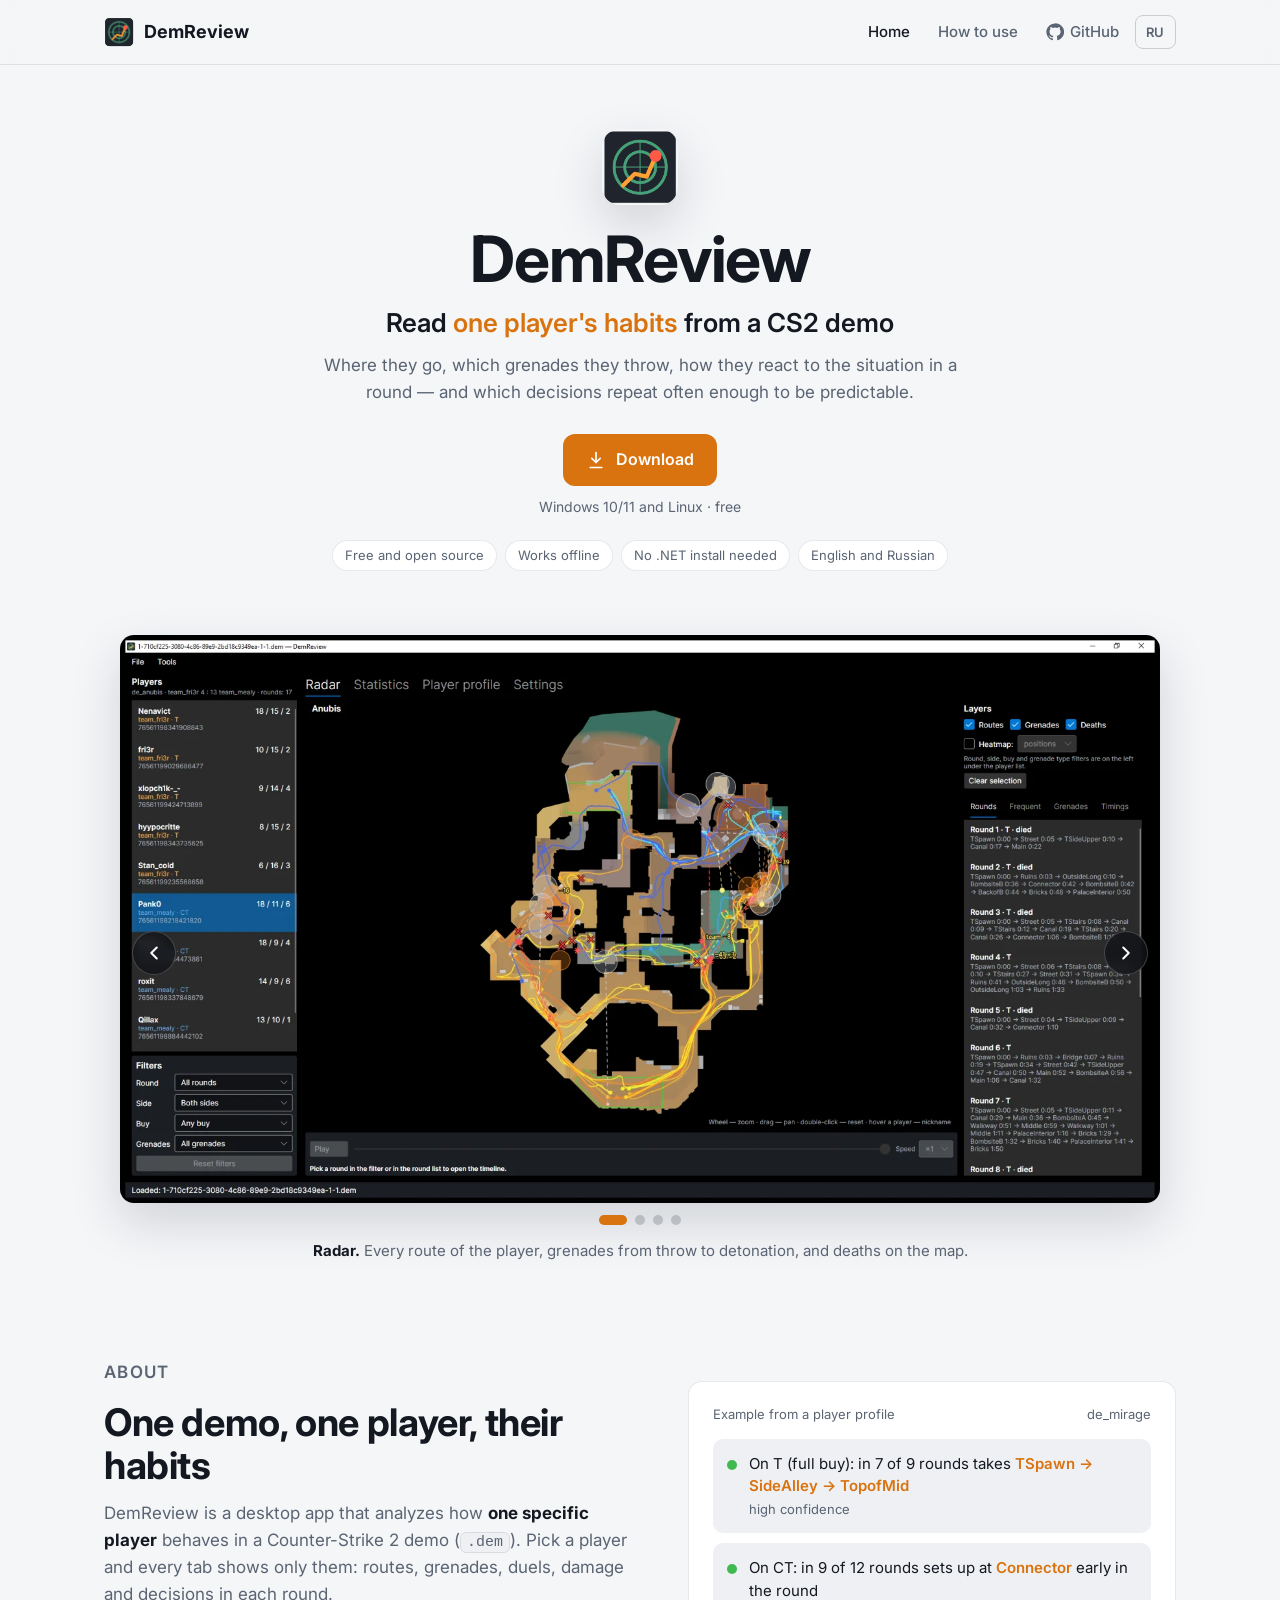
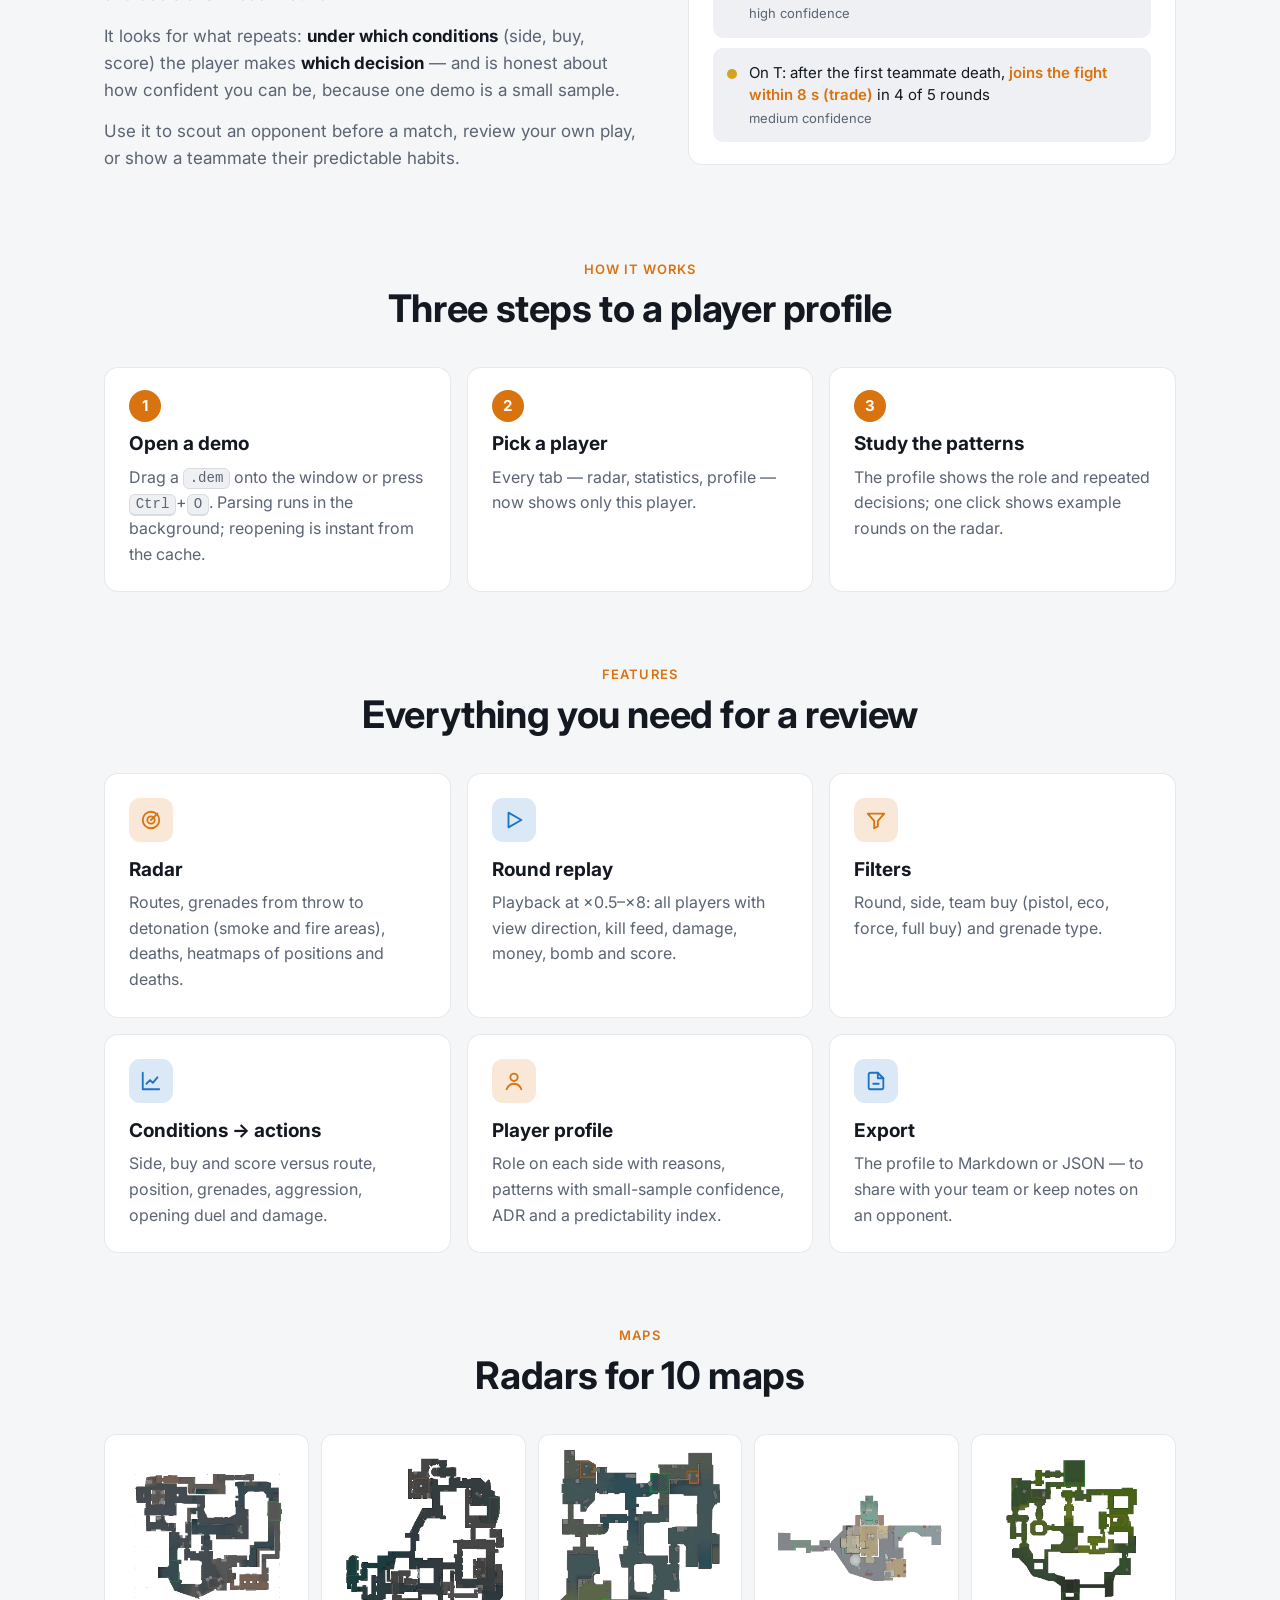
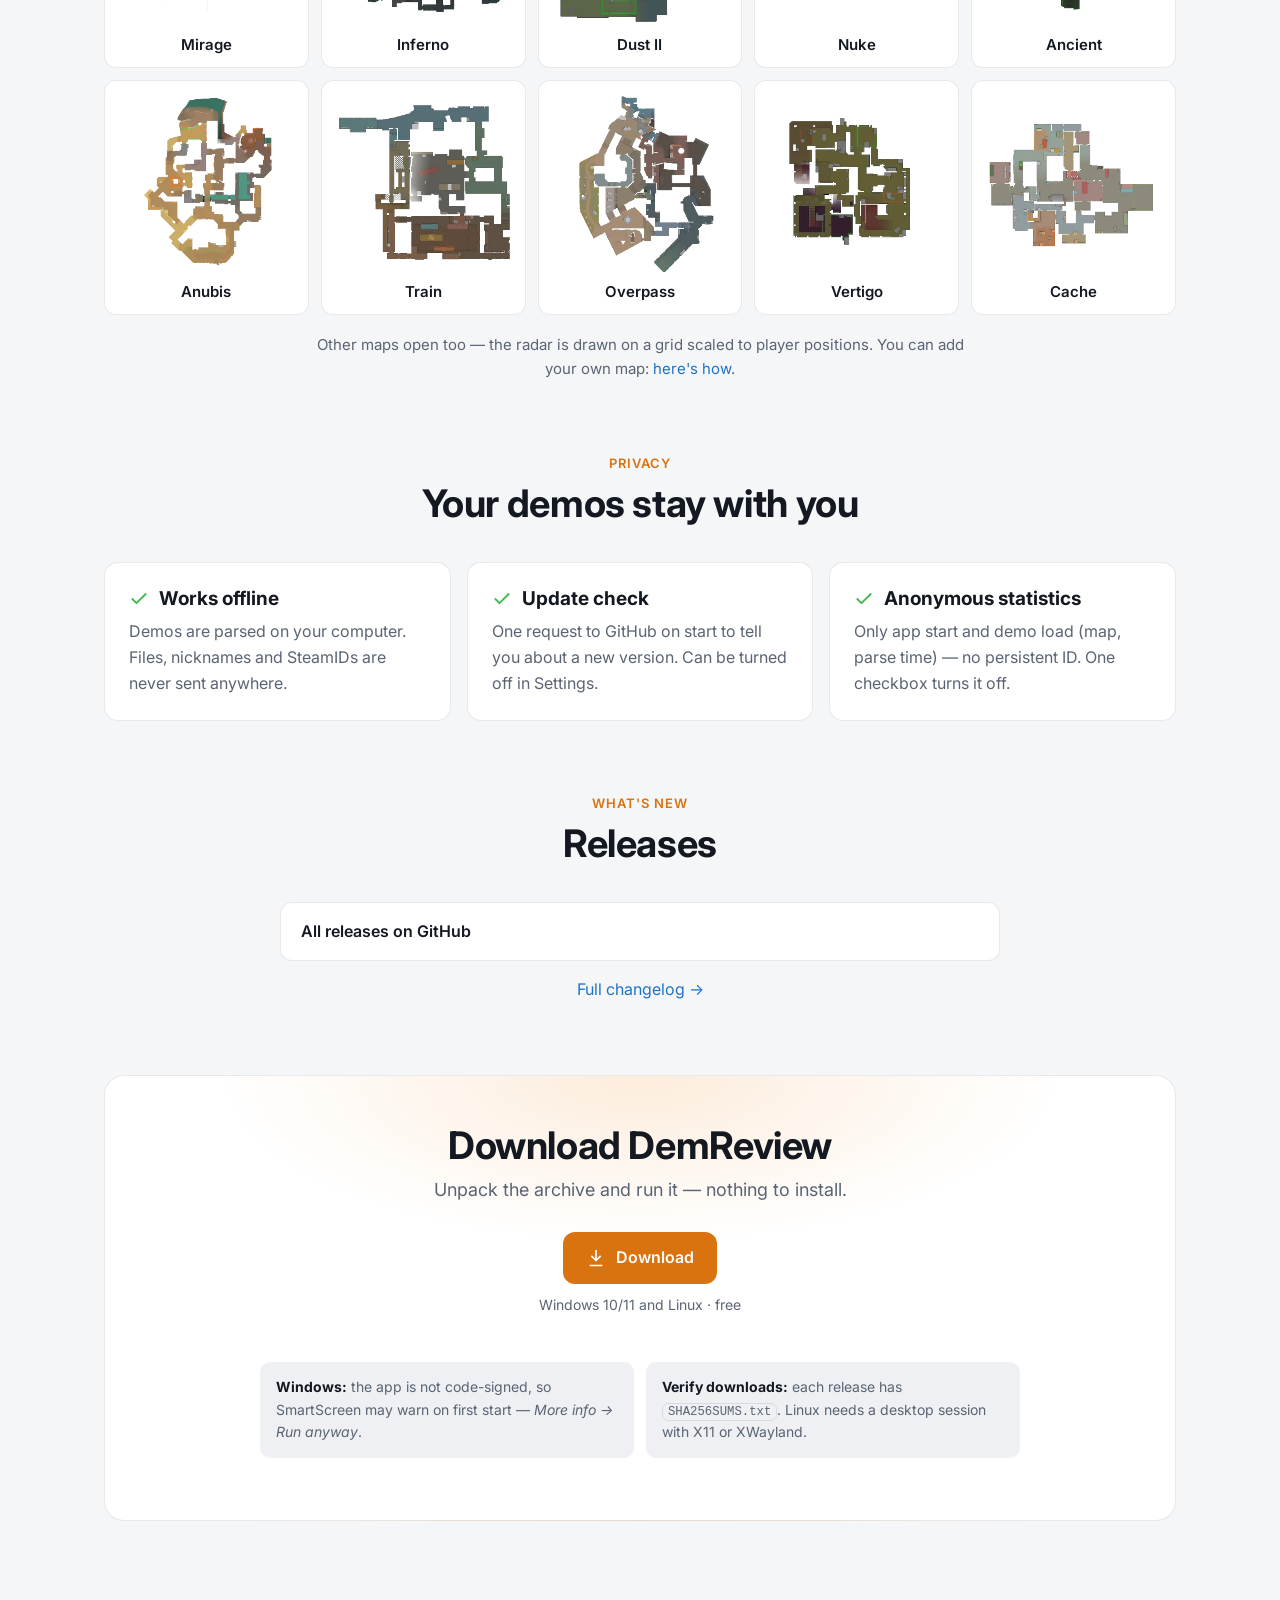
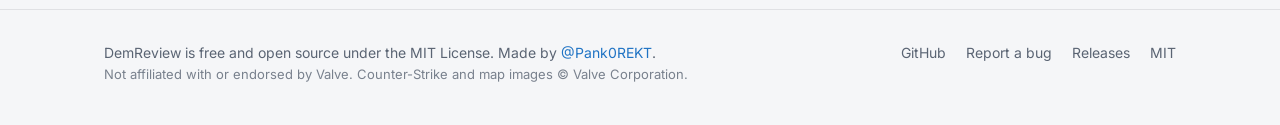
==== site/index.html @ eb3098d0 "Сайт проекта на GitHub Pages - site/: главная (карусель скриншотов, описание, пример паттернов, возм" ====
<!doctype html>
<html lang="en" data-title-ru="DemReview — анализ игрока по демке CS2" data-title-en="DemReview — CS2 demo analysis of one player">
<head>
  <meta charset="utf-8">
  <meta name="viewport" content="width=device-width, initial-scale=1">
  <title>DemReview — CS2 demo analysis of one player</title>
  <script>
    (function () {
      var saved = null;
      try { saved = localStorage.getItem("lang"); } catch (e) {}
      var langs = navigator.languages || [navigator.language || ""];
      var ru = /^(ru|uk|be|kk)/i.test(langs[0] || "");
      document.documentElement.lang = saved === "ru" || saved === "en" ? saved : (ru ? "ru" : "en");
    })();
  </script>
  <meta name="description" content="DemReview analyzes how one specific player behaves in a Counter-Strike 2 demo: routes, grenades, round replay, repeated patterns and a player profile. Free and open source for Windows and Linux.">
  <meta name="theme-color" content="#0e1014">
  <link rel="icon" type="image/png" href="assets/icon.png">
  <meta property="og:type" content="website">
  <meta property="og:title" content="DemReview — CS2 demo analysis of one player">
  <meta property="og:description" content="Routes, grenades, round replay, patterns and a player profile from a single .dem file. Free, open source, Windows & Linux.">
  <meta property="og:image" content="https://pank0rekt.github.io/demreview-cs2/assets/og.png">
  <meta property="og:image:width" content="1200">
  <meta property="og:image:height" content="630">
  <meta property="og:url" content="https://pank0rekt.github.io/demreview-cs2/">
  <meta name="twitter:card" content="summary_large_image">
  <link rel="preconnect" href="https://fonts.googleapis.com">
  <link rel="preconnect" href="https://fonts.gstatic.com" crossorigin>
  <link rel="stylesheet" href="https://fonts.googleapis.com/css2?family=Inter:wght@400;500;600;700&display=swap">
  <link rel="stylesheet" href="assets/style.css">
</head>
<body>
  <a class="skip-link" href="#main">
    <span data-lang="ru">К содержимому</span><span data-lang="en">Skip to content</span>
  </a>

  <header class="site-header">
    <div class="container">
      <a class="brand" href="./"><img src="assets/icon.png" alt="" width="30" height="30">DemReview</a>
      <nav class="nav" aria-label="Main">
        <a class="nav-home" href="./" aria-current="page"><span data-lang="ru">Главная</span><span data-lang="en">Home</span></a>
        <a href="usage.html"><span data-lang="ru">Как пользоваться</span><span data-lang="en">How to use</span></a>
        <a class="nav-github" href="https://github.com/Pank0REKT/demreview-cs2">
          <svg viewBox="0 0 24 24" fill="currentColor" aria-hidden="true"><path d="M12 .5a11.5 11.5 0 0 0-3.64 22.41c.58.1.79-.25.79-.56v-2c-3.2.7-3.88-1.37-3.88-1.37-.52-1.33-1.28-1.69-1.28-1.69-1.05-.72.08-.7.08-.7 1.16.08 1.77 1.19 1.77 1.19 1.03 1.77 2.7 1.26 3.36.96.1-.75.4-1.26.73-1.55-2.55-.29-5.24-1.28-5.24-5.69 0-1.26.45-2.29 1.19-3.1-.12-.29-.52-1.46.11-3.05 0 0 .97-.31 3.17 1.18a11 11 0 0 1 5.78 0c2.2-1.49 3.17-1.18 3.17-1.18.63 1.59.23 2.76.11 3.05.74.81 1.19 1.84 1.19 3.1 0 4.42-2.7 5.39-5.26 5.68.41.36.78 1.06.78 2.14v3.17c0 .31.21.67.8.56A11.5 11.5 0 0 0 12 .5Z"/></svg>
          <span>GitHub</span>
        </a>
        <button class="lang-toggle" type="button">RU</button>
      </nav>
    </div>
  </header>

  <main id="main">
    <!-- Первый экран -->
    <div class="hero container">
      <img class="hero-icon" src="assets/icon.png" alt="" width="76" height="76">
      <h1>DemReview</h1>
      <p class="tagline">
        <span data-lang="ru">Разбор <em>привычек одного игрока</em> по демке CS2</span>
        <span data-lang="en">Read <em>one player's habits</em> from a CS2 demo</span>
      </p>
      <p class="hero-sub">
        <span data-lang="ru">Куда он ходит, какие гранаты кидает, как реагирует на ситуацию в раунде — и какие решения повторяются настолько часто, что их можно предсказать.</span>
        <span data-lang="en">Where they go, which grenades they throw, how they react to the situation in a round — and which decisions repeat often enough to be predictable.</span>
      </p>

      <div class="download" data-download>
        <div class="download-buttons">
          <a class="btn btn-primary" href="https://github.com/Pank0REKT/demreview-cs2/releases/latest" data-releases-link>
            <svg viewBox="0 0 24 24" fill="none" stroke="currentColor" stroke-width="2" stroke-linecap="round" stroke-linejoin="round" aria-hidden="true"><path d="M12 3v12"/><path d="m7 10 5 5 5-5"/><path d="M5 21h14"/></svg>
            <span data-lang="ru">Скачать</span><span data-lang="en">Download</span>
          </a>
        </div>
        <p class="download-meta">
          <span data-lang="ru">Windows 10/11 и Linux · бесплатно</span><span data-lang="en">Windows 10/11 and Linux · free</span>
        </p>
      </div>

      <ul class="badges">
        <li><span data-lang="ru">Бесплатно и open source</span><span data-lang="en">Free and open source</span></li>
        <li><span data-lang="ru">Работает офлайн</span><span data-lang="en">Works offline</span></li>
        <li><span data-lang="ru">.NET ставить не нужно</span><span data-lang="en">No .NET install needed</span></li>
        <li><span data-lang="ru">Русский и английский</span><span data-lang="en">English and Russian</span></li>
      </ul>
    </div>

    <!-- Карусель скриншотов -->
    <div class="container">
      <div class="carousel" data-carousel aria-roledescription="carousel"
           data-i18n-attr="aria-label" data-ru-aria-label="Скриншоты" data-en-aria-label="Screenshots" aria-label="Screenshots">
        <div class="carousel-viewport">
          <div class="carousel-track">
            <figure class="slide">
              <button type="button" data-full="assets/shots/radar-routes.webp" data-i18n-attr="aria-label" data-ru-aria-label="Увеличить скриншот" data-en-aria-label="Enlarge screenshot" aria-label="Enlarge screenshot">
                <img src="assets/shots/radar-routes.webp" width="1600" height="873" data-i18n-attr="alt"
                     data-ru-alt="Радар: все маршруты, гранаты и смерти одного игрока" data-en-alt="Radar with all routes, grenades and deaths of one player" alt="Radar with all routes, grenades and deaths of one player">
              </button>
              <template><span data-lang="ru"><strong>Радар.</strong> Все маршруты игрока, гранаты от броска до детонации и смерти на подложке карты.</span><span data-lang="en"><strong>Radar.</strong> Every route of the player, grenades from throw to detonation, and deaths on the map.</span></template>
            </figure>
            <figure class="slide">
              <button type="button" data-full="assets/shots/timeline.webp" data-i18n-attr="aria-label" data-ru-aria-label="Увеличить скриншот" data-en-aria-label="Enlarge screenshot" aria-label="Enlarge screenshot">
                <img src="assets/shots/timeline.webp" width="1600" height="873" loading="lazy" data-i18n-attr="alt"
                     data-ru-alt="Повтор раунда: киллфид и всплывающий урон" data-en-alt="Round replay with kill feed and damage pop-ups" alt="Round replay with kill feed and damage pop-ups">
              </button>
              <template><span data-lang="ru"><strong>Повтор раунда.</strong> Таймлайн с воспроизведением, киллфид как в игре, урон над жертвами и контекст момента.</span><span data-lang="en"><strong>Round replay.</strong> A playable timeline, a game-style kill feed, damage pop-ups and the context of the moment.</span></template>
            </figure>
            <figure class="slide">
              <button type="button" data-full="assets/shots/statistics.webp" data-i18n-attr="aria-label" data-ru-aria-label="Увеличить скриншот" data-en-aria-label="Enlarge screenshot" aria-label="Enlarge screenshot">
                <img src="assets/shots/statistics.webp" width="1600" height="873" loading="lazy" data-i18n-attr="alt"
                     data-ru-alt="Таблица «условия → действия»" data-en-alt="Conditions → actions table" alt="Conditions → actions table">
              </button>
              <template><span data-lang="ru"><strong>Статистика.</strong> Каждый раунд как «условия → решение» и частотные таблицы.</span><span data-lang="en"><strong>Statistics.</strong> Every round as "conditions → decision" plus frequency tables.</span></template>
            </figure>
            <figure class="slide">
              <button type="button" data-full="assets/shots/profile.webp" data-i18n-attr="aria-label" data-ru-aria-label="Увеличить скриншот" data-en-aria-label="Enlarge screenshot" aria-label="Enlarge screenshot">
                <img src="assets/shots/profile.webp" width="1600" height="873" loading="lazy" data-i18n-attr="alt"
                     data-ru-alt="Профиль игрока: роли, сводка по сторонам и паттерны" data-en-alt="Player profile: roles, side summary and patterns" alt="Player profile: roles, side summary and patterns">
              </button>
              <template><span data-lang="ru"><strong>Профиль игрока.</strong> Роль на каждой стороне, устойчивые паттерны с уверенностью, ADR и предсказуемость.</span><span data-lang="en"><strong>Player profile.</strong> Role on each side, stable patterns with confidence, ADR and predictability.</span></template>
            </figure>
          </div>
        </div>
        <button class="carousel-btn prev" type="button" data-i18n-attr="aria-label" data-ru-aria-label="Предыдущий" data-en-aria-label="Previous" aria-label="Previous">
          <svg viewBox="0 0 24 24" fill="none" stroke="currentColor" stroke-width="2.2" stroke-linecap="round" stroke-linejoin="round" aria-hidden="true"><path d="m15 18-6-6 6-6"/></svg>
        </button>
        <button class="carousel-btn next" type="button" data-i18n-attr="aria-label" data-ru-aria-label="Следующий" data-en-aria-label="Next" aria-label="Next">
          <svg viewBox="0 0 24 24" fill="none" stroke="currentColor" stroke-width="2.2" stroke-linecap="round" stroke-linejoin="round" aria-hidden="true"><path d="m9 18 6-6-6-6"/></svg>
        </button>
        <div class="carousel-dots"></div>
        <p class="carousel-caption" aria-live="polite"></p>
      </div>
    </div>

    <!-- Что это -->
    <section id="about">
      <div class="container about">
        <div class="about-text">
          <p class="eyebrow"><span data-lang="ru">О программе</span><span data-lang="en">About</span></p>
          <h2><span data-lang="ru">Одна демка — один игрок — его привычки</span><span data-lang="en">One demo, one player, their habits</span></h2>
          <p data-lang="ru">DemReview — десктопное приложение для анализа поведения <strong>конкретного игрока</strong> по демке Counter-Strike 2 (<code>.dem</code>). Выберите игрока — и все вкладки покажут только его: маршруты, гранаты, дуэли, урон и решения в каждом раунде.</p>
          <p data-lang="en">DemReview is a desktop app that analyzes how <strong>one specific player</strong> behaves in a Counter-Strike 2 demo (<code>.dem</code>). Pick a player and every tab shows only them: routes, grenades, duels, damage and decisions in each round.</p>
          <p data-lang="ru">Программа ищет то, что повторяется: <strong>в каких условиях</strong> (сторона, закупка, счёт) игрок принимает <strong>какое решение</strong> — и честно показывает, насколько уверенным можно быть, ведь одна демка — это малая выборка.</p>
          <p data-lang="en">It looks for what repeats: <strong>under which conditions</strong> (side, buy, score) the player makes <strong>which decision</strong> — and is honest about how confident you can be, because one demo is a small sample.</p>
          <p data-lang="ru">Пригодится, чтобы изучить соперника перед матчем, разобрать свою игру или помочь тиммейту увидеть его предсказуемые привычки.</p>
          <p data-lang="en">Use it to scout an opponent before a match, review your own play, or show a teammate their predictable habits.</p>
        </div>
        <div class="card pattern-card" aria-label="Example">
          <p class="label">
            <span><span data-lang="ru">Пример из профиля игрока</span><span data-lang="en">Example from a player profile</span></span>
            <span>de_mirage</span>
          </p>
          <div class="pattern">
            <span class="dot good" aria-hidden="true"></span>
            <p>
              <span data-lang="ru">На T при закупке «фулл-бай» в 7 из 9 раундов идёт <span class="route">TSpawn → SideAlley → TopofMid</span><span class="share">уверенность высокая</span></span>
              <span data-lang="en">On T (full buy): in 7 of 9 rounds takes <span class="route">TSpawn → SideAlley → TopofMid</span><span class="share">high confidence</span></span>
            </p>
          </div>
          <div class="pattern">
            <span class="dot good" aria-hidden="true"></span>
            <p>
              <span data-lang="ru">На CT в 9 из 12 раундов в начале раунда занимает <span class="route">Connector</span><span class="share">уверенность высокая</span></span>
              <span data-lang="en">On CT: in 9 of 12 rounds sets up at <span class="route">Connector</span> early in the round<span class="share">high confidence</span></span>
            </p>
          </div>
          <div class="pattern">
            <span class="dot warn" aria-hidden="true"></span>
            <p>
              <span data-lang="ru">На T после первой смерти в команде в 4 из 5 раундов в течение 8 с <span class="route">вступает в бой (размен)</span><span class="share">уверенность средняя</span></span>
              <span data-lang="en">On T: after the first teammate death, <span class="route">joins the fight within 8 s (trade)</span> in 4 of 5 rounds<span class="share">medium confidence</span></span>
            </p>
          </div>
        </div>
      </div>
    </section>

    <!-- Как это работает -->
    <section id="how">
      <div class="container">
        <div class="section-head">
          <p class="eyebrow"><span data-lang="ru">Как это работает</span><span data-lang="en">How it works</span></p>
          <h2><span data-lang="ru">Три шага до профиля игрока</span><span data-lang="en">Three steps to a player profile</span></h2>
        </div>
        <ol class="steps">
          <li class="card">
            <h3><span data-lang="ru">Откройте демку</span><span data-lang="en">Open a demo</span></h3>
            <p><span data-lang="ru">Перетащите <code>.dem</code> на окно или нажмите <kbd>Ctrl</kbd>+<kbd>O</kbd>. Разбор идёт в фоне, повторное открытие — из кеша за секунды.</span><span data-lang="en">Drag a <code>.dem</code> onto the window or press <kbd>Ctrl</kbd>+<kbd>O</kbd>. Parsing runs in the background; reopening is instant from the cache.</span></p>
          </li>
          <li class="card">
            <h3><span data-lang="ru">Выберите игрока</span><span data-lang="en">Pick a player</span></h3>
            <p><span data-lang="ru">Все вкладки — радар, статистика, профиль — сразу показывают только его.</span><span data-lang="en">Every tab — radar, statistics, profile — now shows only this player.</span></p>
          </li>
          <li class="card">
            <h3><span data-lang="ru">Изучите паттерны</span><span data-lang="en">Study the patterns</span></h3>
            <p><span data-lang="ru">Профиль покажет роль и повторяющиеся решения; один клик — примеры раундов на радаре.</span><span data-lang="en">The profile shows the role and repeated decisions; one click shows example rounds on the radar.</span></p>
          </li>
        </ol>
      </div>
    </section>

    <!-- Возможности -->
    <section id="features">
      <div class="container">
        <div class="section-head">
          <p class="eyebrow"><span data-lang="ru">Возможности</span><span data-lang="en">Features</span></p>
          <h2><span data-lang="ru">Всё, что нужно для разбора</span><span data-lang="en">Everything you need for a review</span></h2>
        </div>
        <div class="features">
          <div class="card">
            <div class="feature-icon"><svg viewBox="0 0 24 24" fill="none" stroke="currentColor" stroke-width="2" stroke-linecap="round" stroke-linejoin="round" aria-hidden="true"><circle cx="12" cy="12" r="9"/><circle cx="12" cy="12" r="4"/><path d="M12 12 19 5"/></svg></div>
            <h3><span data-lang="ru">Радар</span><span data-lang="en">Radar</span></h3>
            <p><span data-lang="ru">Маршруты, гранаты от броска до детонации (зоны дыма и огня), смерти, тепловые карты позиций и смертей.</span><span data-lang="en">Routes, grenades from throw to detonation (smoke and fire areas), deaths, heatmaps of positions and deaths.</span></p>
          </div>
          <div class="card">
            <div class="feature-icon ct"><svg viewBox="0 0 24 24" fill="none" stroke="currentColor" stroke-width="2" stroke-linecap="round" stroke-linejoin="round" aria-hidden="true"><polygon points="6 4 20 12 6 20 6 4"/></svg></div>
            <h3><span data-lang="ru">Повтор раунда</span><span data-lang="en">Round replay</span></h3>
            <p><span data-lang="ru">Воспроизведение ×0,5–×8: все игроки с направлением взгляда, киллфид, урон, деньги, бомба и счёт.</span><span data-lang="en">Playback at ×0.5–×8: all players with view direction, kill feed, damage, money, bomb and score.</span></p>
          </div>
          <div class="card">
            <div class="feature-icon"><svg viewBox="0 0 24 24" fill="none" stroke="currentColor" stroke-width="2" stroke-linecap="round" stroke-linejoin="round" aria-hidden="true"><path d="M3 5h18l-7 8v6l-4 2v-8L3 5Z"/></svg></div>
            <h3><span data-lang="ru">Фильтры</span><span data-lang="en">Filters</span></h3>
            <p><span data-lang="ru">Раунд, сторона, закупка команды (пистолетка, эко, форс, фулл-бай) и тип гранаты.</span><span data-lang="en">Round, side, team buy (pistol, eco, force, full buy) and grenade type.</span></p>
          </div>
          <div class="card">
            <div class="feature-icon ct"><svg viewBox="0 0 24 24" fill="none" stroke="currentColor" stroke-width="2" stroke-linecap="round" stroke-linejoin="round" aria-hidden="true"><path d="M3 3v18h18"/><path d="M7 15l4-4 3 3 5-6"/></svg></div>
            <h3><span data-lang="ru">Условия → действия</span><span data-lang="en">Conditions → actions</span></h3>
            <p><span data-lang="ru">Сторона, закупка и счёт против маршрута, позиции, гранат, агрессии, первой дуэли и урона.</span><span data-lang="en">Side, buy and score versus route, position, grenades, aggression, opening duel and damage.</span></p>
          </div>
          <div class="card">
            <div class="feature-icon"><svg viewBox="0 0 24 24" fill="none" stroke="currentColor" stroke-width="2" stroke-linecap="round" stroke-linejoin="round" aria-hidden="true"><circle cx="12" cy="8" r="4"/><path d="M4 21c1.5-4 4.5-6 8-6s6.5 2 8 6"/></svg></div>
            <h3><span data-lang="ru">Профиль игрока</span><span data-lang="en">Player profile</span></h3>
            <p><span data-lang="ru">Роль на каждой стороне с обоснованием, паттерны с уверенностью по малой выборке, ADR и индекс предсказуемости.</span><span data-lang="en">Role on each side with reasons, patterns with small-sample confidence, ADR and a predictability index.</span></p>
          </div>
          <div class="card">
            <div class="feature-icon ct"><svg viewBox="0 0 24 24" fill="none" stroke="currentColor" stroke-width="2" stroke-linecap="round" stroke-linejoin="round" aria-hidden="true"><path d="M14 3H6a2 2 0 0 0-2 2v14a2 2 0 0 0 2 2h12a2 2 0 0 0 2-2V9l-6-6Z"/><path d="M14 3v6h6"/><path d="M9 15h6"/></svg></div>
            <h3><span data-lang="ru">Экспорт</span><span data-lang="en">Export</span></h3>
            <p><span data-lang="ru">Профиль в Markdown или JSON — чтобы поделиться с командой или сохранить заметки к сопернику.</span><span data-lang="en">The profile to Markdown or JSON — to share with your team or keep notes on an opponent.</span></p>
          </div>
        </div>
      </div>
    </section>

    <!-- Карты -->
    <section id="maps">
      <div class="container">
        <div class="section-head">
          <p class="eyebrow"><span data-lang="ru">Карты</span><span data-lang="en">Maps</span></p>
          <h2><span data-lang="ru">Радары для 10 карт</span><span data-lang="en">Radars for 10 maps</span></h2>
        </div>
        <ul class="maps">
          <li><img src="assets/maps/de_mirage.webp" alt="" width="320" height="320" loading="lazy">Mirage</li>
          <li><img src="assets/maps/de_inferno.webp" alt="" width="320" height="320" loading="lazy">Inferno</li>
          <li><img src="assets/maps/de_dust2.webp" alt="" width="320" height="320" loading="lazy">Dust II</li>
          <li><img src="assets/maps/de_nuke.webp" alt="" width="320" height="320" loading="lazy">Nuke</li>
          <li><img src="assets/maps/de_ancient.webp" alt="" width="320" height="320" loading="lazy">Ancient</li>
          <li><img src="assets/maps/de_anubis.webp" alt="" width="320" height="320" loading="lazy">Anubis</li>
          <li><img src="assets/maps/de_train.webp" alt="" width="320" height="320" loading="lazy">Train</li>
          <li><img src="assets/maps/de_overpass.webp" alt="" width="320" height="320" loading="lazy">Overpass</li>
          <li><img src="assets/maps/de_vertigo.webp" alt="" width="320" height="320" loading="lazy">Vertigo</li>
          <li><img src="assets/maps/de_cache.webp" alt="" width="320" height="320" loading="lazy">Cache</li>
        </ul>
        <p class="maps-note">
          <span data-lang="ru">Другие карты тоже открываются — радар рисуется на сетке с масштабом по позициям игроков. Свою карту можно добавить: <a href="usage.html#faq-map">как это сделать</a>.</span>
          <span data-lang="en">Other maps open too — the radar is drawn on a grid scaled to player positions. You can add your own map: <a href="usage.html#faq-map">here's how</a>.</span>
        </p>
      </div>
    </section>

    <!-- Приватность -->
    <section id="privacy">
      <div class="container">
        <div class="section-head">
          <p class="eyebrow"><span data-lang="ru">Приватность</span><span data-lang="en">Privacy</span></p>
          <h2><span data-lang="ru">Ваши демки остаются у вас</span><span data-lang="en">Your demos stay with you</span></h2>
        </div>
        <div class="privacy">
          <div class="card">
            <h3><svg viewBox="0 0 24 24" fill="none" stroke="currentColor" stroke-width="2.2" stroke-linecap="round" stroke-linejoin="round" aria-hidden="true"><path d="M20 6 9 17l-5-5"/></svg><span data-lang="ru">Работает офлайн</span><span data-lang="en">Works offline</span></h3>
            <p><span data-lang="ru">Демки разбираются на вашем компьютере. Файлы, ники и SteamID никуда не отправляются.</span><span data-lang="en">Demos are parsed on your computer. Files, nicknames and SteamIDs are never sent anywhere.</span></p>
          </div>
          <div class="card">
            <h3><svg viewBox="0 0 24 24" fill="none" stroke="currentColor" stroke-width="2.2" stroke-linecap="round" stroke-linejoin="round" aria-hidden="true"><path d="M20 6 9 17l-5-5"/></svg><span data-lang="ru">Проверка обновлений</span><span data-lang="en">Update check</span></h3>
            <p><span data-lang="ru">Один запрос к GitHub при запуске, чтобы сообщить о новой версии. Отключается в настройках.</span><span data-lang="en">One request to GitHub on start to tell you about a new version. Can be turned off in Settings.</span></p>
          </div>
          <div class="card">
            <h3><svg viewBox="0 0 24 24" fill="none" stroke="currentColor" stroke-width="2.2" stroke-linecap="round" stroke-linejoin="round" aria-hidden="true"><path d="M20 6 9 17l-5-5"/></svg><span data-lang="ru">Анонимная статистика</span><span data-lang="en">Anonymous statistics</span></h3>
            <p><span data-lang="ru">Только запуск и загрузка демки (карта, время разбора) — без постоянного ID. Отключается одним флажком.</span><span data-lang="en">Only app start and demo load (map, parse time) — no persistent ID. One checkbox turns it off.</span></p>
          </div>
        </div>
      </div>
    </section>

    <!-- Что нового -->
    <section id="releases">
      <div class="container">
        <div class="section-head">
          <p class="eyebrow"><span data-lang="ru">Что нового</span><span data-lang="en">What's new</span></p>
          <h2><span data-lang="ru">Релизы</span><span data-lang="en">Releases</span></h2>
        </div>
        <ul class="releases" data-releases>
          <li><a href="https://github.com/Pank0REKT/demreview-cs2/releases" ><span class="ver"><span data-lang="ru">Все релизы на GitHub</span><span data-lang="en">All releases on GitHub</span></span></a></li>
        </ul>
        <p class="releases-more">
          <a href="https://github.com/Pank0REKT/demreview-cs2/blob/main/CHANGELOG.md"><span data-lang="ru">Полный список изменений →</span><span data-lang="en">Full changelog →</span></a>
        </p>
      </div>
    </section>

    <!-- Скачать -->
    <div class="container">
      <div class="cta" id="download">
        <h2><span data-lang="ru">Скачать DemReview</span><span data-lang="en">Download DemReview</span></h2>
        <p class="lead"><span data-lang="ru">Распакуйте архив и запустите — устанавливать ничего не нужно.</span><span data-lang="en">Unpack the archive and run it — nothing to install.</span></p>
        <div class="download" data-download>
          <div class="download-buttons">
            <a class="btn btn-primary" href="https://github.com/Pank0REKT/demreview-cs2/releases/latest" data-releases-link>
              <svg viewBox="0 0 24 24" fill="none" stroke="currentColor" stroke-width="2" stroke-linecap="round" stroke-linejoin="round" aria-hidden="true"><path d="M12 3v12"/><path d="m7 10 5 5 5-5"/><path d="M5 21h14"/></svg>
              <span data-lang="ru">Скачать</span><span data-lang="en">Download</span>
            </a>
          </div>
          <p class="download-meta">
            <span data-lang="ru">Windows 10/11 и Linux · бесплатно</span><span data-lang="en">Windows 10/11 and Linux · free</span>
          </p>
        </div>
        <div class="cta-notes">
          <p class="note"><span data-lang="ru"><strong>Windows:</strong> программа не подписана, поэтому SmartScreen может предупредить при первом запуске — «Подробнее → Выполнить в любом случае».</span><span data-lang="en"><strong>Windows:</strong> the app is not code-signed, so SmartScreen may warn on first start — <em>More info → Run anyway</em>.</span></p>
          <p class="note"><span data-lang="ru"><strong>Проверка файлов:</strong> к каждому релизу приложен <code>SHA256SUMS.txt</code>. На Linux нужен графический сеанс с X11 или XWayland.</span><span data-lang="en"><strong>Verify downloads:</strong> each release has <code>SHA256SUMS.txt</code>. Linux needs a desktop session with X11 or XWayland.</span></p>
        </div>
      </div>
    </div>
  </main>

  <footer class="site-footer">
    <div class="container">
      <div>
        <p><span data-lang="ru">DemReview — бесплатный проект с открытым кодом под лицензией MIT. Автор — <a href="https://github.com/Pank0REKT">@Pank0REKT</a>.</span><span data-lang="en">DemReview is free and open source under the MIT License. Made by <a href="https://github.com/Pank0REKT">@Pank0REKT</a>.</span></p>
        <p class="disclaimer"><span data-lang="ru">Не связан с Valve и не одобрен ею. Counter-Strike и изображения карт — © Valve Corporation.</span><span data-lang="en">Not affiliated with or endorsed by Valve. Counter-Strike and map images © Valve Corporation.</span></p>
      </div>
      <ul class="footer-links">
        <li><a href="https://github.com/Pank0REKT/demreview-cs2">GitHub</a></li>
        <li><a href="https://github.com/Pank0REKT/demreview-cs2/issues"><span data-lang="ru">Сообщить об ошибке</span><span data-lang="en">Report a bug</span></a></li>
        <li><a href="https://github.com/Pank0REKT/demreview-cs2/releases"><span data-lang="ru">Релизы</span><span data-lang="en">Releases</span></a></li>
        <li><a href="https://github.com/Pank0REKT/demreview-cs2/blob/main/LICENSE">MIT</a></li>
      </ul>
    </div>
  </footer>

  <dialog class="lightbox">
    <form method="dialog"><button type="submit" aria-label="Close">×</button></form>
    <img alt="">
  </dialog>

  <script src="assets/site.js" defer></script>
</body>
</html>
---- site/assets/style.css ----
/* DemReview — сайт проекта. Тёмная тема по умолчанию, светлая — по настройке системы. */

:root {
  --bg: #0e1014;
  --bg-glow: rgba(240, 138, 36, 0.14);
  --surface: #161a21;
  --surface-2: #1d222b;
  --border: rgba(255, 255, 255, 0.08);
  --border-strong: rgba(255, 255, 255, 0.16);
  --text: #e9edf2;
  --muted: #a2acb9;
  --accent: #f08a24;
  --accent-hover: #ff9d3d;
  --accent-text: #1a0f02;
  --ct: #4a9be8;
  --good: #3fb950;
  --warn: #d6a21e;
  --shadow: 0 20px 60px rgba(0, 0, 0, 0.45);
  --radius: 14px;
  --container: 1120px;
  color-scheme: dark;
}

@media (prefers-color-scheme: light) {
  :root {
    --bg: #f5f6f8;
    --bg-glow: rgba(240, 138, 36, 0.16);
    --surface: #ffffff;
    --surface-2: #eef0f3;
    --border: rgba(15, 20, 30, 0.09);
    --border-strong: rgba(15, 20, 30, 0.18);
    --text: #141821;
    --muted: #5a6473;
    --accent: #d9730f;
    --accent-hover: #c4650a;
    --accent-text: #ffffff;
    --ct: #1f73c4;
    --shadow: 0 20px 50px rgba(20, 30, 50, 0.16);
    color-scheme: light;
  }
}

/* Языки: показывается только текст текущего языка. */
html[lang="ru"] [data-lang="en"],
html[lang="en"] [data-lang="ru"] { display: none !important; }

*, *::before, *::after { box-sizing: border-box; }

html { scroll-behavior: smooth; }
@media (prefers-reduced-motion: reduce) { html { scroll-behavior: auto; } }

body {
  margin: 0;
  background: var(--bg);
  background-image: radial-gradient(900px 500px at 15% -10%, var(--bg-glow), transparent 70%);
  background-repeat: no-repeat;
  color: var(--text);
  font: 16px/1.6 "Inter", system-ui, -apple-system, "Segoe UI", Roboto, sans-serif;
  -webkit-font-smoothing: antialiased;
}

img { max-width: 100%; height: auto; display: block; }
a { color: var(--ct); text-decoration: none; }
a:hover { text-decoration: underline; }
code, kbd {
  font: 0.88em/1.4 ui-monospace, "Cascadia Mono", Consolas, monospace;
  background: var(--surface-2);
  border: 1px solid var(--border);
  border-radius: 6px;
  padding: 0.1em 0.4em;
}
code { overflow-wrap: anywhere; }
kbd { border-bottom-width: 2px; white-space: nowrap; }

.container { max-width: var(--container); margin: 0 auto; padding: 0 16px; }
@media (min-width: 720px) { .container { padding: 0 24px; } }

.skip-link { position: absolute; left: -999px; top: 8px; background: var(--accent); color: var(--accent-text); padding: 8px 12px; border-radius: 8px; z-index: 100; }
.skip-link:focus { left: 8px; }

:focus-visible { outline: 2px solid var(--accent); outline-offset: 2px; }

/* ---------- Шапка ---------- */

.site-header {
  position: sticky; top: 0; z-index: 50;
  background: color-mix(in srgb, var(--bg) 82%, transparent);
  backdrop-filter: blur(12px);
  -webkit-backdrop-filter: blur(12px);
  border-bottom: 1px solid var(--border);
}
.site-header .container { display: flex; align-items: center; gap: 16px; height: 64px; }
.brand { display: flex; align-items: center; gap: 10px; color: var(--text); font-weight: 700; font-size: 18px; }
.brand:hover { text-decoration: none; }
.brand img { width: 30px; height: 30px; border-radius: 7px; }
.nav { display: flex; align-items: center; gap: 4px; margin-left: auto; }
.nav a, .lang-toggle {
  color: var(--muted); font-size: 15px; font-weight: 500;
  padding: 8px 12px; border-radius: 8px;
}
.nav a:hover { color: var(--text); background: var(--surface-2); text-decoration: none; }
.nav a[aria-current="page"] { color: var(--text); }
.lang-toggle {
  background: none; border: 1px solid var(--border-strong); cursor: pointer;
  font: inherit; font-size: 13px; font-weight: 600; letter-spacing: 0.04em; padding: 6px 10px;
}
.lang-toggle:hover { color: var(--text); border-color: var(--muted); }
.nav .nav-github { display: inline-flex; align-items: center; gap: 6px; }
.nav .nav-github svg { width: 18px; height: 18px; }
@media (max-width: 640px) {
  .nav .nav-home, .nav .nav-github span { display: none; }
  .nav a { padding: 8px; }
}

/* ---------- Кнопки ---------- */

.btn {
  display: inline-flex; align-items: center; justify-content: center; gap: 10px;
  min-height: 48px; padding: 12px 22px; border-radius: 12px;
  font-weight: 600; font-size: 16px; border: 1px solid transparent; cursor: pointer;
  transition: background-color .15s, border-color .15s, transform .15s;
}
.btn:hover { text-decoration: none; }
.btn:active { transform: translateY(1px); }
.btn svg { width: 20px; height: 20px; flex: none; }
.btn-primary { background: var(--accent); color: var(--accent-text); }
.btn-primary:hover { background: var(--accent-hover); }
.btn-ghost { background: var(--surface); color: var(--text); border-color: var(--border-strong); }
.btn-ghost:hover { border-color: var(--muted); }

/* ---------- Первый экран ---------- */

.hero { padding: 64px 0 40px; text-align: center; }
.hero-icon { width: 76px; height: 76px; margin: 0 auto 20px; border-radius: 18px; box-shadow: var(--shadow); }
.hero h1 { font-size: clamp(40px, 7vw, 64px); line-height: 1.05; margin: 0 0 14px; letter-spacing: -0.02em; }
.tagline { font-size: clamp(20px, 3vw, 26px); font-weight: 600; margin: 0 auto 12px; max-width: 760px; line-height: 1.3; }
.tagline em { font-style: normal; color: var(--accent); }
.hero-sub { color: var(--muted); max-width: 640px; margin: 0 auto 28px; font-size: 17px; }

.download { display: flex; flex-direction: column; align-items: center; gap: 10px; }
.download-buttons { display: flex; flex-wrap: wrap; justify-content: center; gap: 12px; }
.download-meta { color: var(--muted); font-size: 14px; margin: 0; }
.download-meta a { color: var(--muted); text-decoration: underline; text-underline-offset: 2px; }
.download-meta a:hover { color: var(--text); }

.badges { display: flex; flex-wrap: wrap; justify-content: center; gap: 8px; margin-top: 22px; padding: 0; list-style: none; }
.badges li {
  font-size: 13px; color: var(--muted); padding: 4px 12px;
  border: 1px solid var(--border); border-radius: 999px; background: var(--surface);
}

/* ---------- Карусель ---------- */

.carousel { position: relative; margin: 8px auto 0; max-width: 1040px; }
.carousel-viewport {
  overflow: hidden; border-radius: var(--radius);
  border: 1px solid var(--border-strong); box-shadow: var(--shadow); background: #000;
  touch-action: pan-y;
}
.carousel-track { display: flex; transition: transform .5s cubic-bezier(.22, .61, .36, 1); }
@media (prefers-reduced-motion: reduce) { .carousel-track { transition: none; } }
.slide { flex: 0 0 100%; margin: 0; }
.slide button { display: block; width: 100%; padding: 0; border: 0; background: none; cursor: zoom-in; }
.slide img { width: 100%; aspect-ratio: 1936 / 1056; object-fit: cover; user-select: none; -webkit-user-drag: none; }
.carousel-caption { text-align: center; color: var(--muted); font-size: 15px; min-height: 3.2em; margin: 14px 16px 0; }
.carousel-caption strong { color: var(--text); }
.carousel-btn {
  position: absolute; top: calc(50% - 30px); width: 44px; height: 44px; border-radius: 50%;
  display: grid; place-items: center; cursor: pointer;
  background: rgba(14, 16, 20, 0.72); color: #fff; border: 1px solid rgba(255, 255, 255, 0.2);
  backdrop-filter: blur(6px);
}
.carousel-btn:hover { background: rgba(14, 16, 20, 0.92); }
.carousel-btn svg { width: 22px; height: 22px; }
.carousel-btn.prev { left: 12px; }
.carousel-btn.next { right: 12px; }
@media (max-width: 640px) { .carousel-btn { display: none; } }
.carousel-dots { display: flex; justify-content: center; gap: 8px; margin-top: 12px; }
.carousel-dots button {
  width: 10px; height: 10px; border-radius: 999px; border: 0; padding: 0; cursor: pointer;
  background: var(--border-strong); transition: width .25s, background-color .25s;
}
.carousel-dots button[aria-current="true"] { width: 28px; background: var(--accent); }

.lightbox { border: 0; padding: 0; background: transparent; max-width: 96vw; max-height: 94vh; }
.lightbox::backdrop { background: rgba(0, 0, 0, 0.85); }
.lightbox img { max-width: 96vw; max-height: 94vh; border-radius: 10px; }
.lightbox form { position: absolute; top: 8px; right: 8px; }
.lightbox button {
  width: 40px; height: 40px; border-radius: 50%; border: 0; cursor: pointer;
  background: rgba(0, 0, 0, 0.6); color: #fff; font-size: 22px; line-height: 1;
}

/* ---------- Секции ---------- */

section { padding: 72px 0 0; scroll-margin-top: 64px; }
.section-head { max-width: 720px; margin: 0 auto 36px; text-align: center; }
.eyebrow { color: var(--accent); font-weight: 600; font-size: 13px; letter-spacing: 0.08em; text-transform: uppercase; margin: 0 0 8px; }
h2 { font-size: clamp(28px, 4vw, 38px); line-height: 1.15; margin: 0 0 12px; letter-spacing: -0.01em; }
h3 { font-size: 19px; margin: 0 0 8px; line-height: 1.3; }
.lead { color: var(--muted); font-size: 18px; margin: 0; }

.card {
  background: var(--surface); border: 1px solid var(--border); border-radius: var(--radius);
  padding: 24px;
}
.card p { color: var(--muted); margin: 0; }

/* Что это — описание и пример паттерна */
.about { display: grid; gap: 32px; align-items: center; }
@media (min-width: 900px) { .about { grid-template-columns: 1.1fr 1fr; gap: 48px; } }
.about-text p { color: var(--muted); font-size: 17px; margin: 0 0 14px; }
.about-text p strong { color: var(--text); }
.pattern-card { padding: 22px 24px; }
.pattern-card .label { font-size: 13px; color: var(--muted); margin: 0 0 14px; display: flex; justify-content: space-between; gap: 12px; }
.pattern {
  display: flex; gap: 12px; align-items: flex-start;
  padding: 14px; border-radius: 10px; background: var(--surface-2); margin-bottom: 10px;
}
.pattern:last-child { margin-bottom: 0; }
.dot { width: 10px; height: 10px; border-radius: 50%; margin-top: 7px; flex: none; }
.dot.good { background: var(--good); }
.dot.warn { background: var(--warn); }
.pattern p { margin: 0; color: var(--text); font-size: 15px; line-height: 1.5; }
.pattern .route { color: var(--accent); font-weight: 600; }
.pattern .share { color: var(--muted); font-size: 13px; display: block; margin-top: 2px; }

/* Как это работает */
.steps { display: grid; gap: 16px; counter-reset: step; padding: 0; margin: 0; list-style: none; }
@media (min-width: 760px) { .steps { grid-template-columns: repeat(3, 1fr); } }
.steps li { counter-increment: step; position: relative; padding-top: 64px; }
.steps li::before {
  content: counter(step);
  position: absolute; top: 22px; left: 24px;
  width: 32px; height: 32px; border-radius: 50%; display: grid; place-items: center;
  background: var(--accent); color: var(--accent-text); font-weight: 700; font-size: 15px;
}

/* Возможности */
.features { display: grid; gap: 16px; }
@media (min-width: 640px) { .features { grid-template-columns: repeat(2, 1fr); } }
@media (min-width: 960px) { .features { grid-template-columns: repeat(3, 1fr); } }
.feature-icon {
  width: 44px; height: 44px; border-radius: 11px; display: grid; place-items: center; margin-bottom: 16px;
  background: color-mix(in srgb, var(--accent) 16%, transparent); color: var(--accent);
}
.feature-icon.ct { background: color-mix(in srgb, var(--ct) 16%, transparent); color: var(--ct); }
.feature-icon svg { width: 22px; height: 22px; }

/* Карты */
.maps { display: grid; grid-template-columns: repeat(2, 1fr); gap: 12px; padding: 0; margin: 0; list-style: none; }
@media (min-width: 560px) { .maps { grid-template-columns: repeat(3, 1fr); } }
@media (min-width: 860px) { .maps { grid-template-columns: repeat(5, 1fr); } }
.maps li {
  background: var(--surface); border: 1px solid var(--border); border-radius: 12px;
  padding: 12px 12px 10px; text-align: center; font-weight: 600; font-size: 15px;
  transition: border-color .2s, transform .2s;
}
.maps li:hover { border-color: var(--border-strong); transform: translateY(-2px); }
.maps img { width: 100%; aspect-ratio: 1; object-fit: contain; margin-bottom: 8px; }
.maps-note { color: var(--muted); text-align: center; font-size: 15px; margin: 18px auto 0; max-width: 680px; }

/* Приватность */
.privacy { display: grid; gap: 16px; }
@media (min-width: 760px) { .privacy { grid-template-columns: repeat(3, 1fr); } }
.privacy .card h3 { display: flex; align-items: center; gap: 10px; }
.privacy .card h3 svg { width: 20px; height: 20px; color: var(--good); flex: none; }

/* Что нового */
.releases { max-width: 720px; margin: 0 auto; display: grid; gap: 10px; padding: 0; list-style: none; }
.releases li a {
  display: flex; justify-content: space-between; align-items: center; gap: 16px;
  background: var(--surface); border: 1px solid var(--border); border-radius: 12px;
  padding: 16px 20px; color: var(--text);
}
.releases li a:hover { border-color: var(--border-strong); text-decoration: none; }
.releases .ver { font-weight: 600; }
.releases .latest {
  font-size: 12px; font-weight: 600; color: var(--accent-text); background: var(--accent);
  padding: 2px 8px; border-radius: 999px; margin-left: 8px;
}
.releases time { color: var(--muted); font-size: 14px; white-space: nowrap; }
.releases-more { text-align: center; margin: 16px 0 0; }

/* Блок скачивания внизу */
.cta {
  margin-top: 72px; text-align: center; padding: 48px 24px;
  background:
    radial-gradient(600px 240px at 50% 0%, var(--bg-glow), transparent 70%),
    var(--surface);
  border: 1px solid var(--border); border-radius: 20px;
}
.cta h2 { margin-bottom: 8px; }
.cta .lead { margin-bottom: 28px; }
.cta-notes { display: grid; gap: 12px; max-width: 760px; margin: 32px auto 0; text-align: left; }
@media (min-width: 760px) { .cta-notes { grid-template-columns: 1fr 1fr; } }
.cta-notes .note { font-size: 14px; color: var(--muted); padding: 14px 16px; border-radius: 10px; background: var(--surface-2); }
.cta-notes .note strong { color: var(--text); }

/* ---------- Страница «Как пользоваться» ---------- */

.page-head { padding: 56px 0 8px; text-align: center; }
.page-head h1 { font-size: clamp(34px, 5vw, 48px); margin: 0 0 10px; letter-spacing: -0.02em; }
.toc { display: flex; flex-wrap: wrap; justify-content: center; gap: 8px; margin: 24px 0 0; padding: 0; list-style: none; }
.toc a {
  display: block; padding: 6px 14px; border-radius: 999px; font-size: 14px;
  color: var(--muted); background: var(--surface); border: 1px solid var(--border);
}
.toc a:hover { color: var(--text); text-decoration: none; border-color: var(--border-strong); }

.guide { display: grid; gap: 20px; }
.guide-step { display: grid; gap: 20px; align-items: center; }
@media (min-width: 900px) {
  .guide-step { grid-template-columns: 1fr 1.25fr; gap: 36px; }
  .guide-step.flip > :first-child { order: 2; }
}
.guide-step .num { color: var(--accent); font-weight: 700; font-size: 14px; letter-spacing: 0.06em; text-transform: uppercase; margin: 0 0 6px; }
.guide-step p, .guide-step li { color: var(--muted); }
.guide-step ul { padding-left: 20px; margin: 10px 0 0; }
.guide-step li { margin-bottom: 6px; }
.guide-step li strong, .guide-step p strong { color: var(--text); }
.shot { border-radius: 12px; border: 1px solid var(--border-strong); box-shadow: var(--shadow); }

.table-wrap { overflow-x: auto; border: 1px solid var(--border); border-radius: var(--radius); background: var(--surface); }
table { width: 100%; border-collapse: collapse; font-size: 15px; }
th, td { text-align: left; padding: 12px 18px; border-bottom: 1px solid var(--border); vertical-align: top; }
th { color: var(--muted); font-weight: 600; font-size: 13px; text-transform: uppercase; letter-spacing: 0.05em; }
tr:last-child td { border-bottom: 0; }
td:first-child { white-space: nowrap; }

.faq { max-width: 820px; margin: 0 auto; display: grid; gap: 10px; }
.faq details { background: var(--surface); border: 1px solid var(--border); border-radius: 12px; }
.faq details[open] { border-color: var(--border-strong); }
.faq summary {
  cursor: pointer; list-style: none; padding: 16px 48px 16px 20px; font-weight: 600; position: relative;
}
.faq summary::-webkit-details-marker { display: none; }
.faq summary::after {
  content: ""; position: absolute; right: 20px; top: 50%; width: 9px; height: 9px; margin-top: -6px;
  border-right: 2px solid var(--muted); border-bottom: 2px solid var(--muted); transform: rotate(45deg);
  transition: transform .2s;
}
.faq details[open] summary::after { transform: rotate(-135deg); margin-top: -2px; }
.faq .answer { padding: 0 20px 18px; color: var(--muted); }
.faq .answer p { margin: 0 0 10px; }
.faq .answer p:last-child { margin-bottom: 0; }
.faq .answer ul { margin: 0 0 10px; padding-left: 20px; }

/* ---------- Подвал ---------- */

.site-footer { margin-top: 88px; border-top: 1px solid var(--border); padding: 32px 0 40px; color: var(--muted); font-size: 14px; }
.site-footer .container { display: grid; gap: 16px; }
@media (min-width: 760px) { .site-footer .container { grid-template-columns: 1fr auto; align-items: start; } }
.footer-links { display: flex; flex-wrap: wrap; gap: 6px 20px; margin: 0; padding: 0; list-style: none; }
.footer-links a { color: var(--muted); }
.footer-links a:hover { color: var(--text); }
.site-footer p { margin: 0; }
.disclaimer { font-size: 13px; opacity: 0.8; }
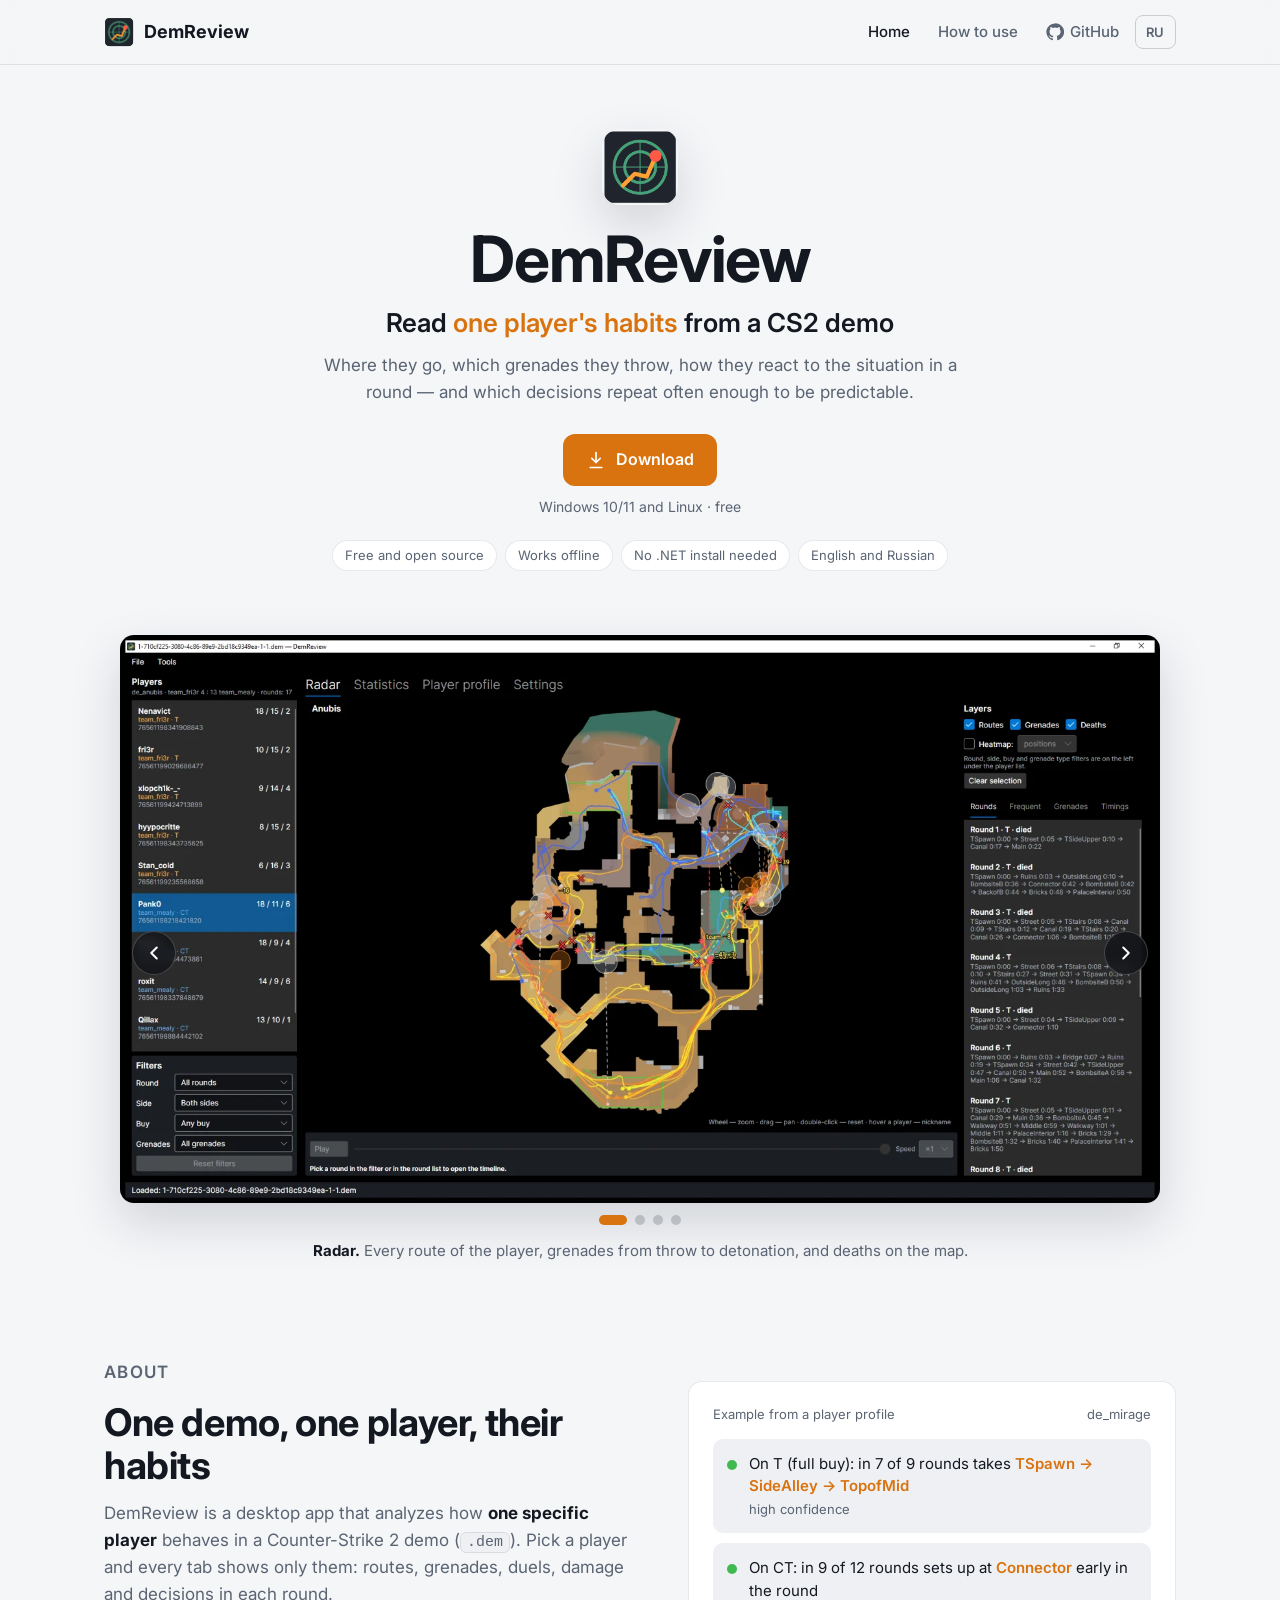
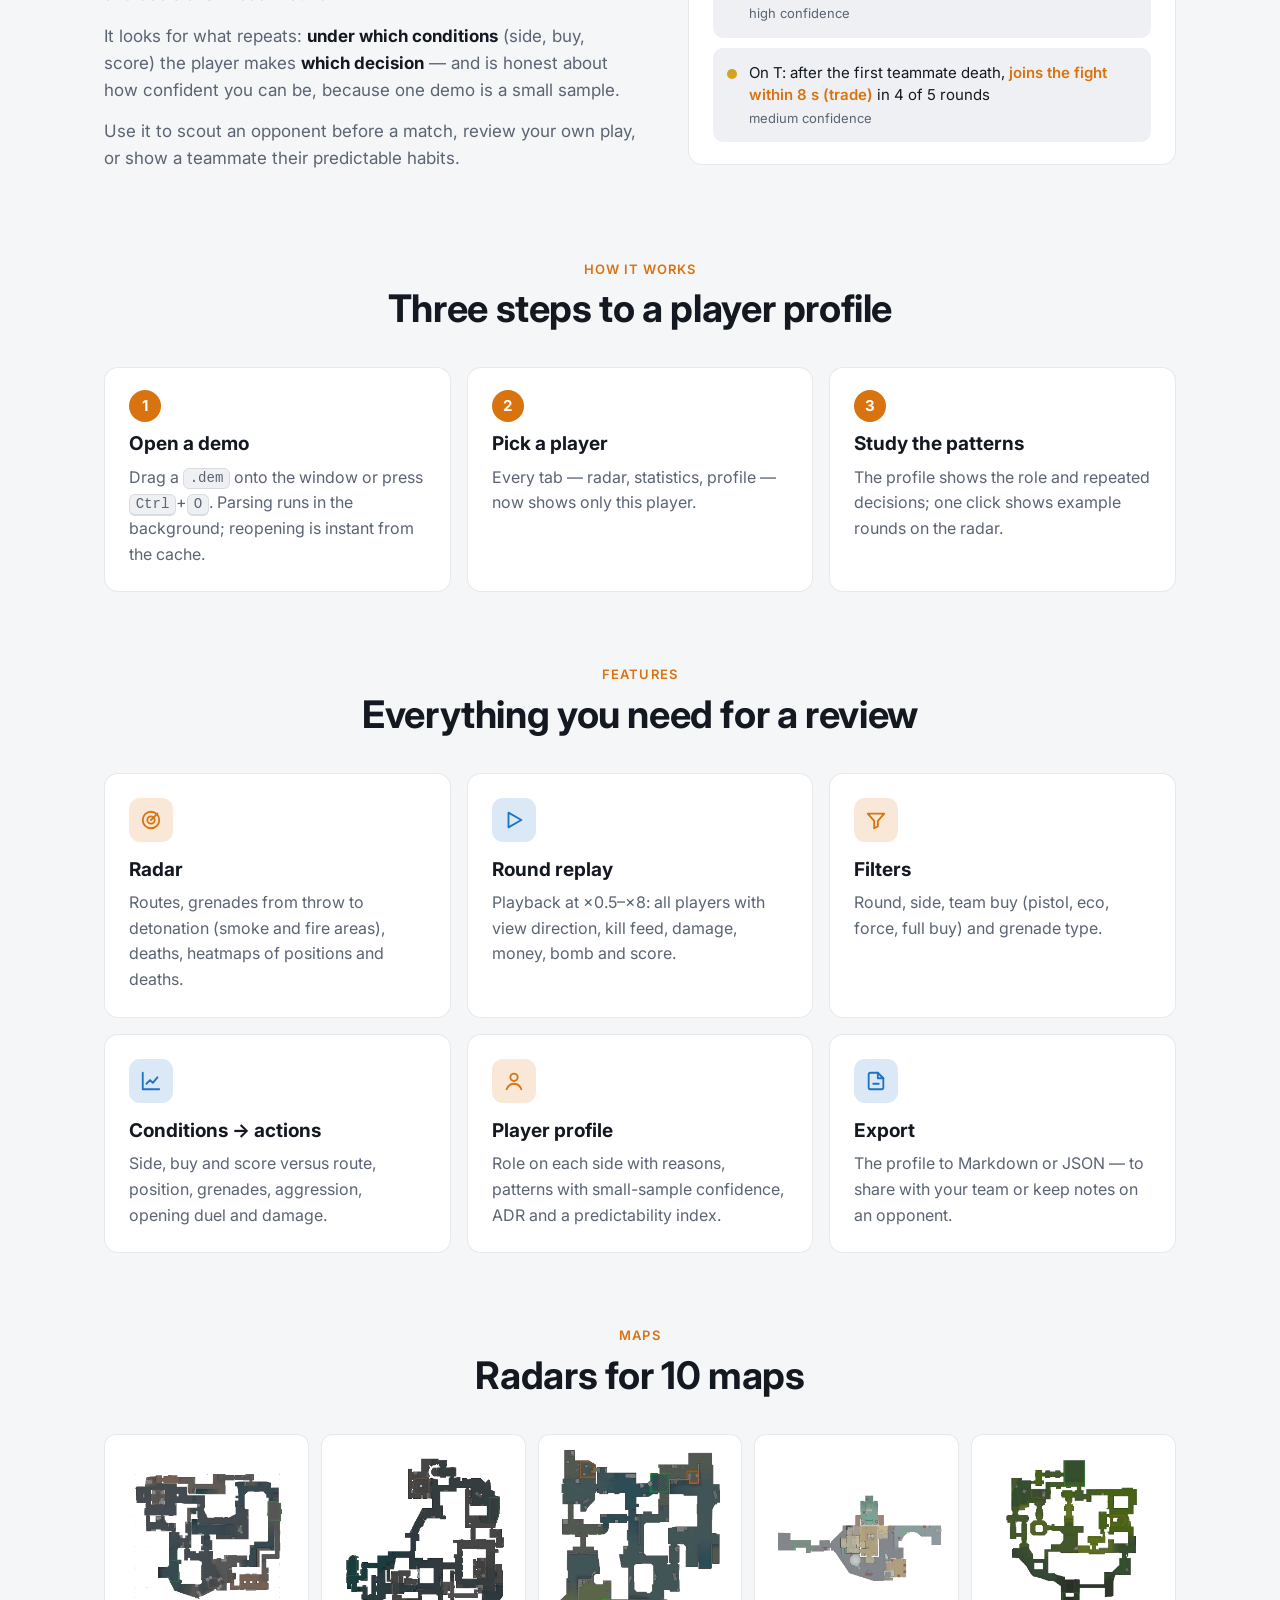
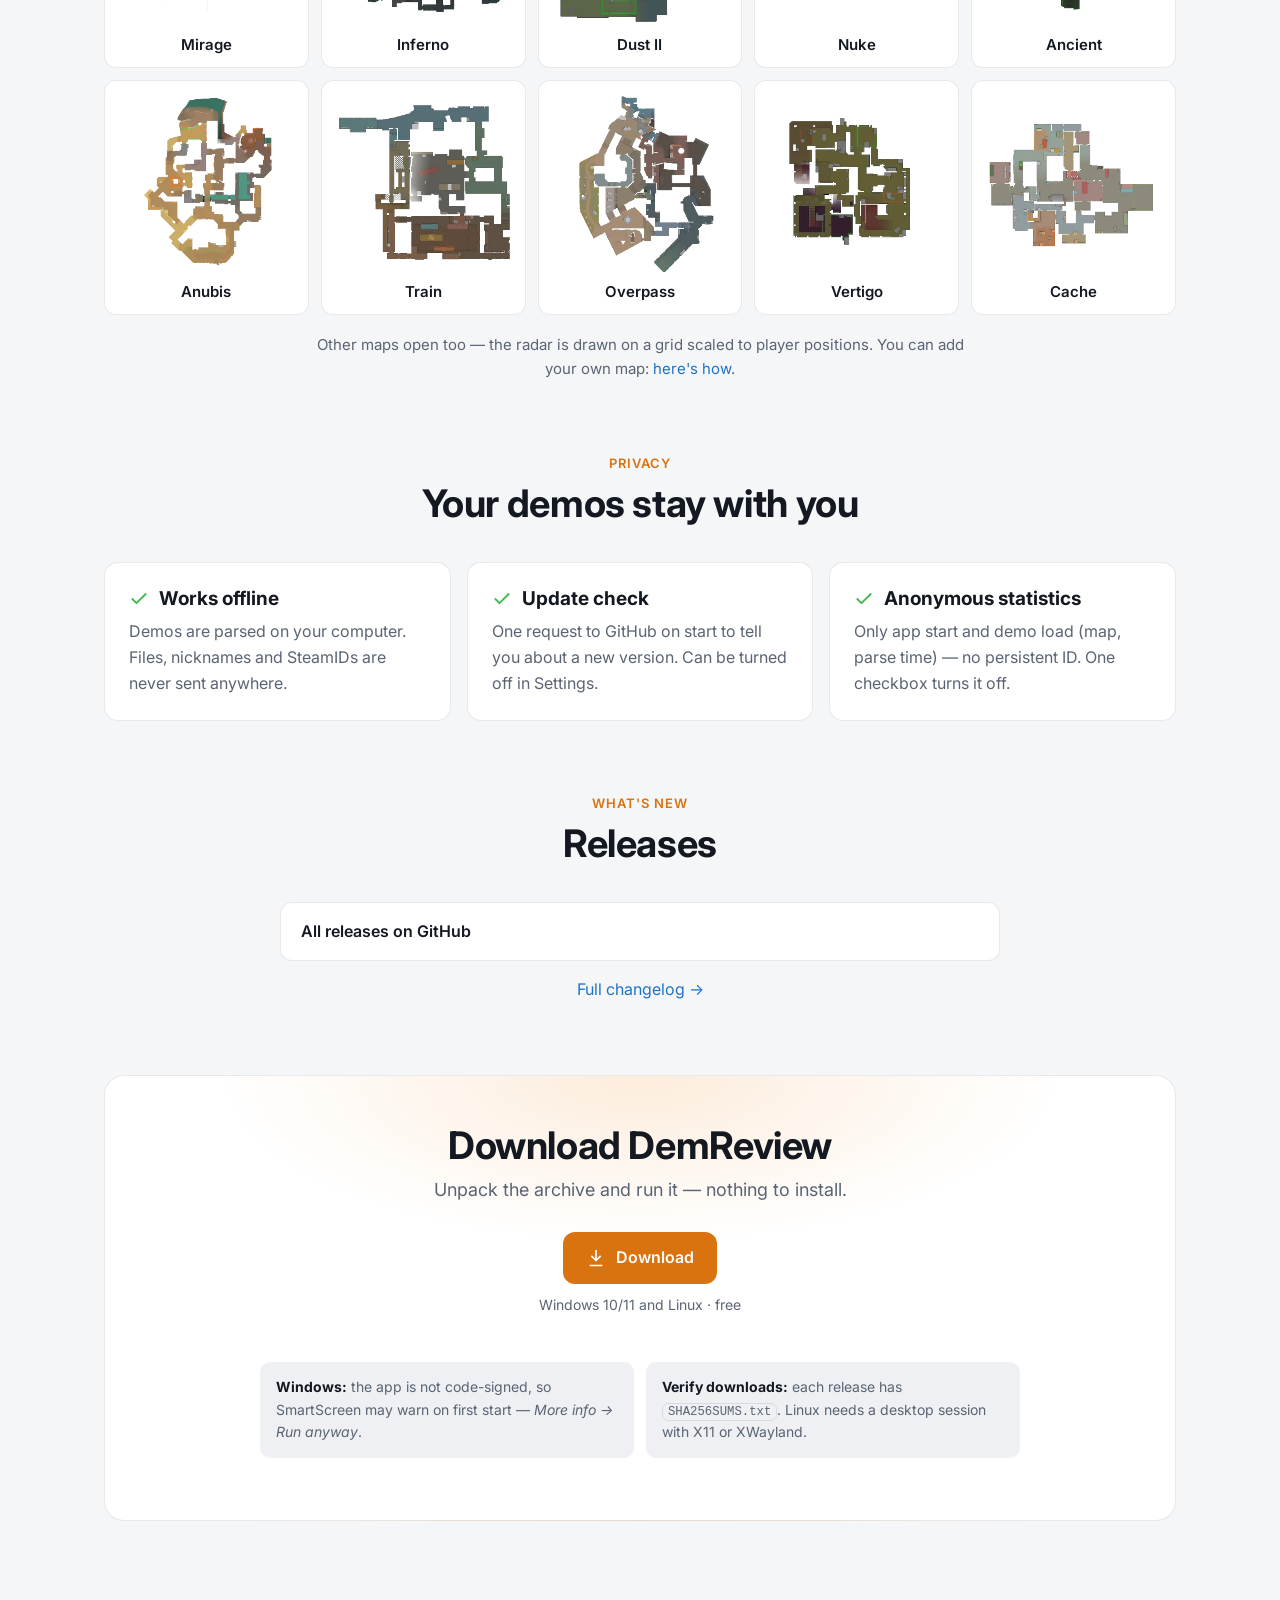
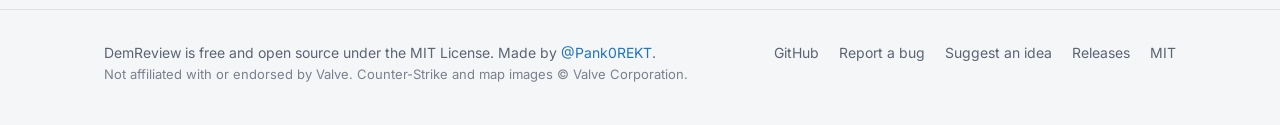
==== commit 6ea18cf7: "Идеи — в обсуждение на GitHub, ошибки — в Issues" ====
--- a/site/index.html
+++ b/site/index.html
@@ -338,6 +338,7 @@
       <ul class="footer-links">
         <li><a href="https://github.com/Pank0REKT/demreview-cs2">GitHub</a></li>
         <li><a href="https://github.com/Pank0REKT/demreview-cs2/issues"><span data-lang="ru">Сообщить об ошибке</span><span data-lang="en">Report a bug</span></a></li>
+        <li><a href="https://github.com/Pank0REKT/demreview-cs2/discussions/1"><span data-lang="ru">Предложить идею</span><span data-lang="en">Suggest an idea</span></a></li>
         <li><a href="https://github.com/Pank0REKT/demreview-cs2/releases"><span data-lang="ru">Релизы</span><span data-lang="en">Releases</span></a></li>
         <li><a href="https://github.com/Pank0REKT/demreview-cs2/blob/main/LICENSE">MIT</a></li>
       </ul>
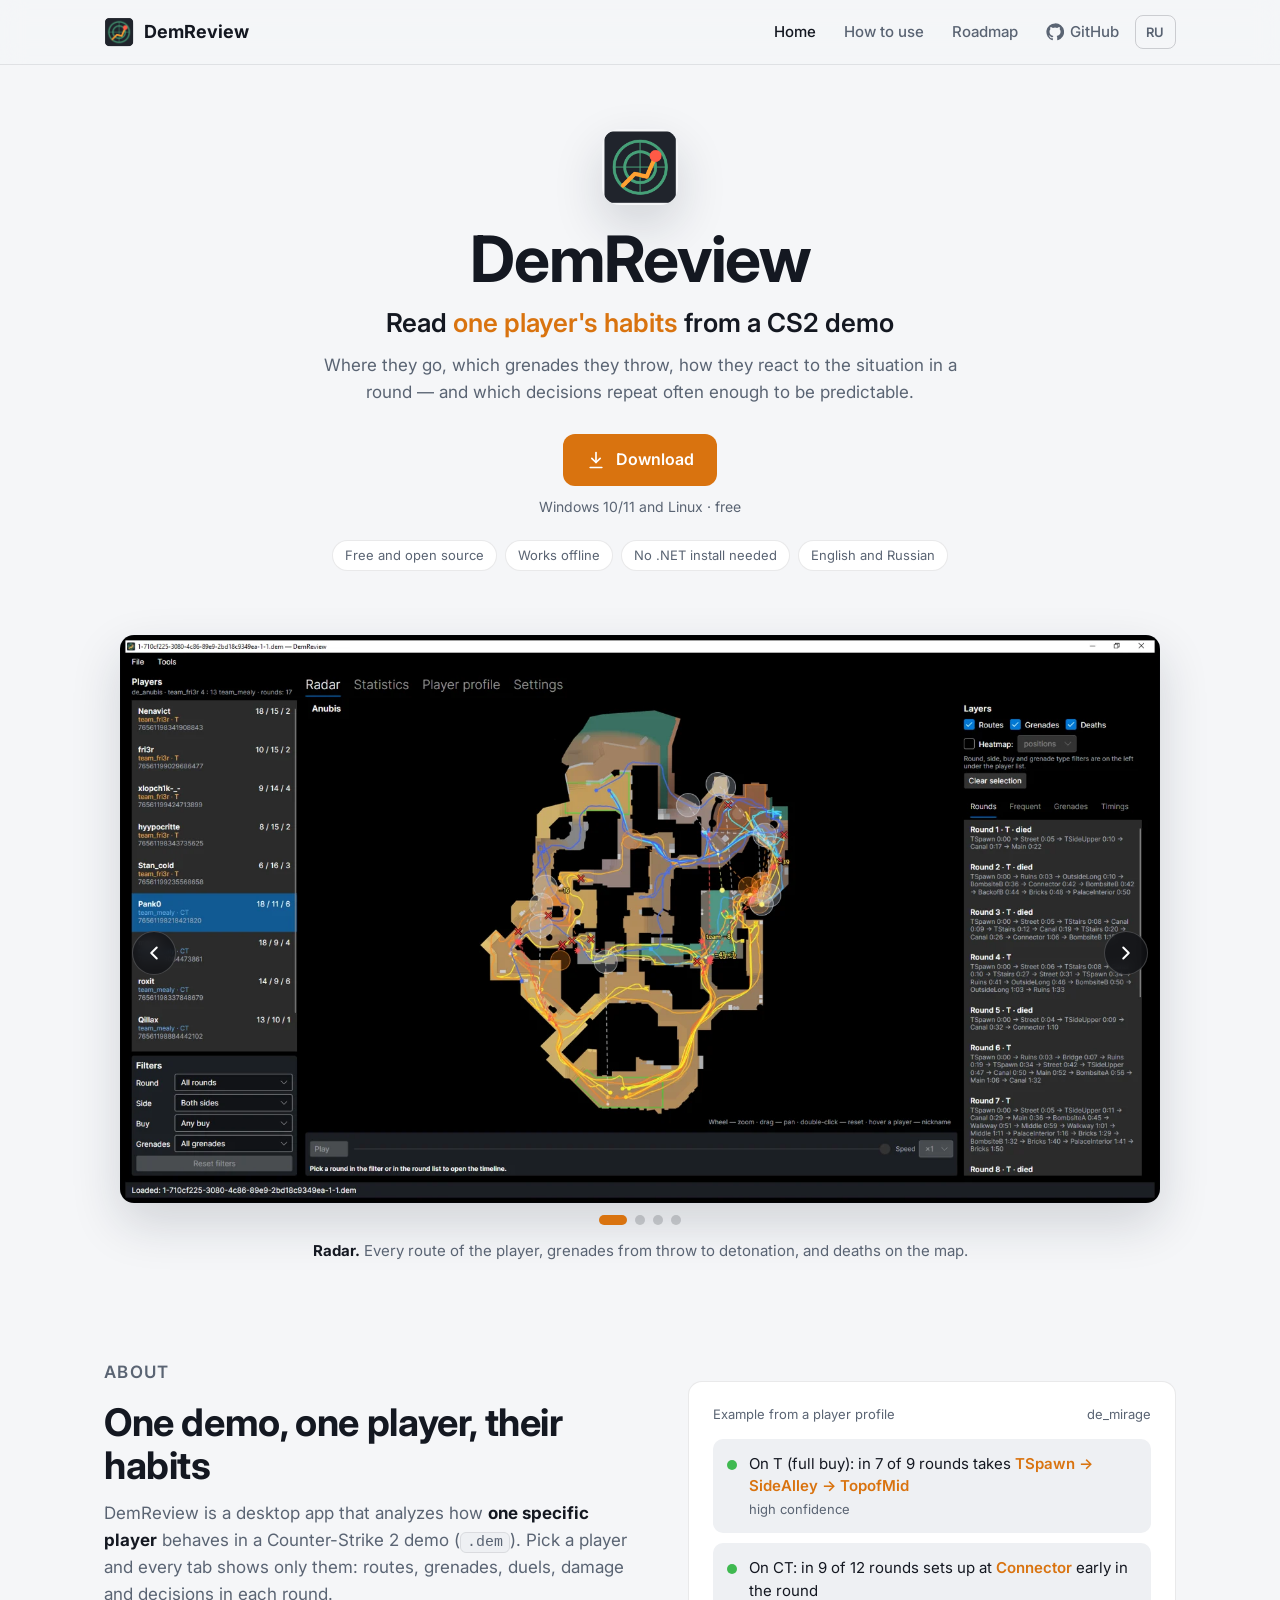
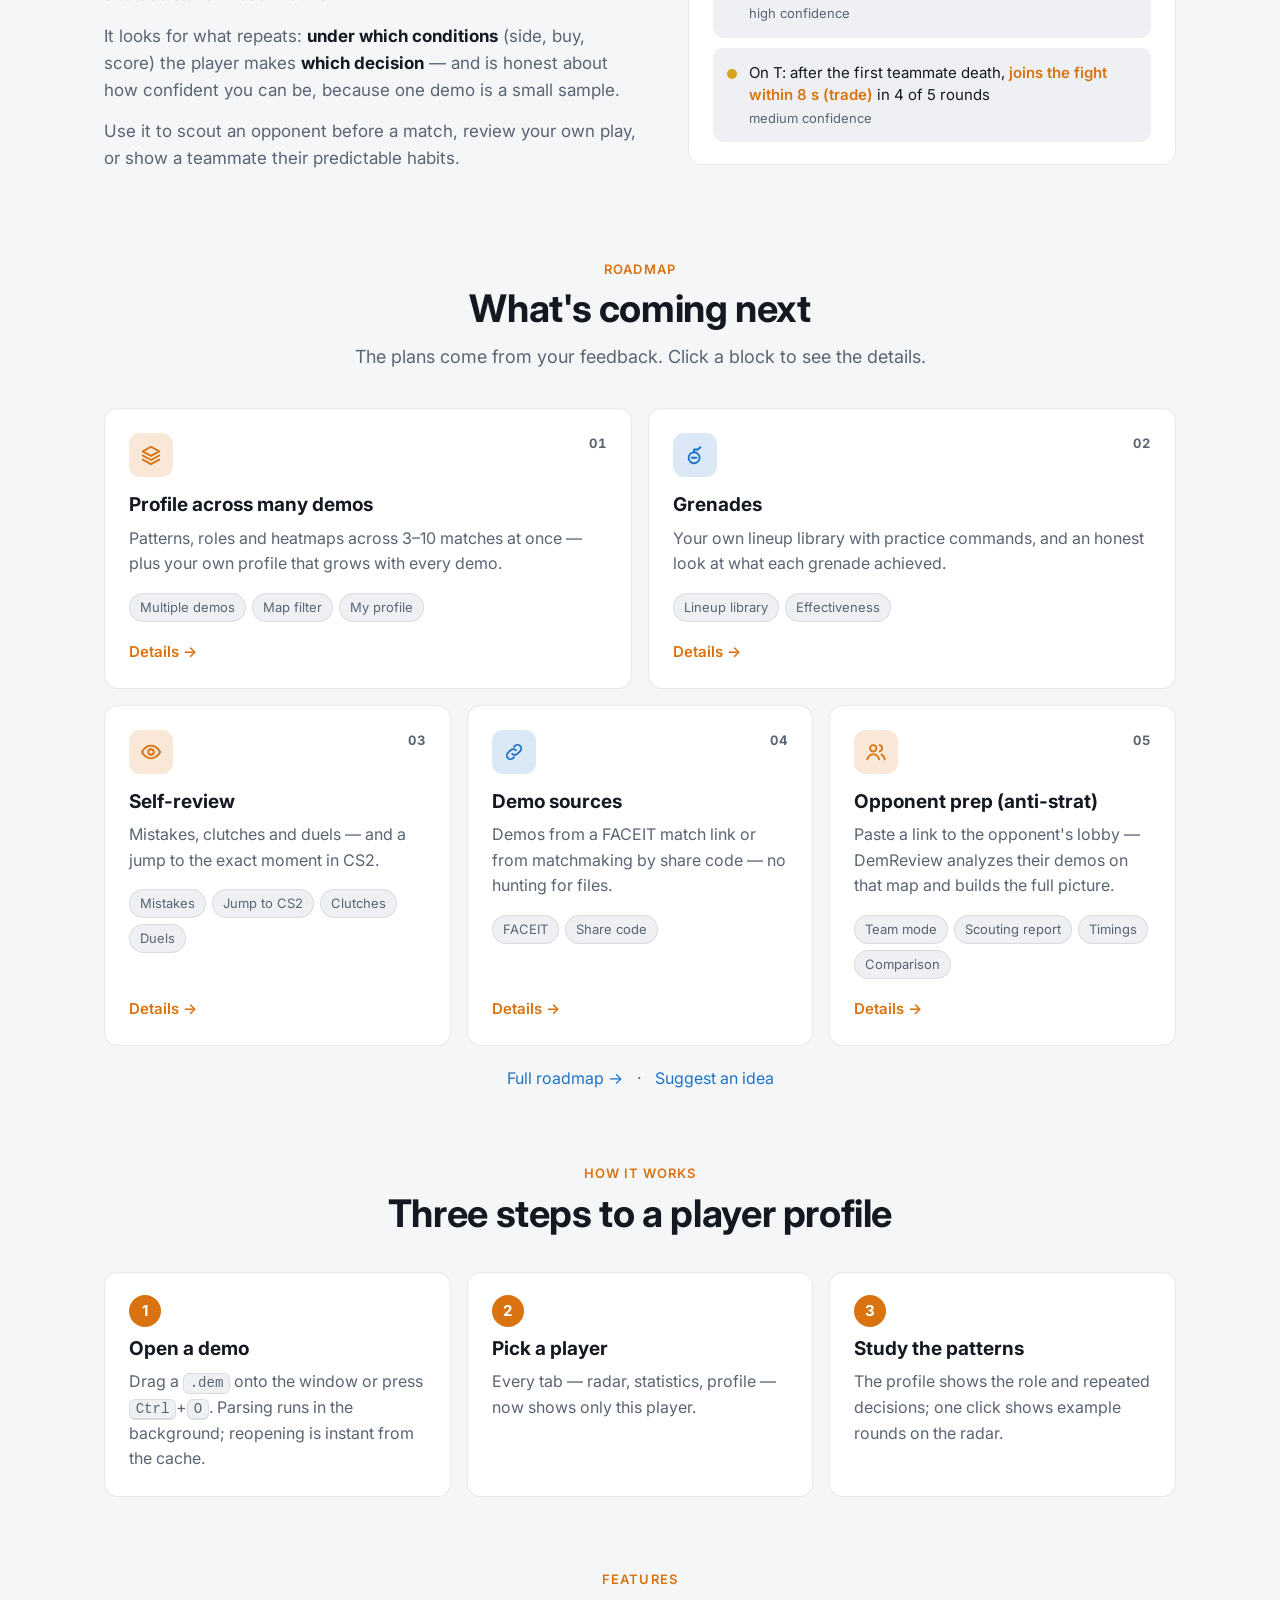
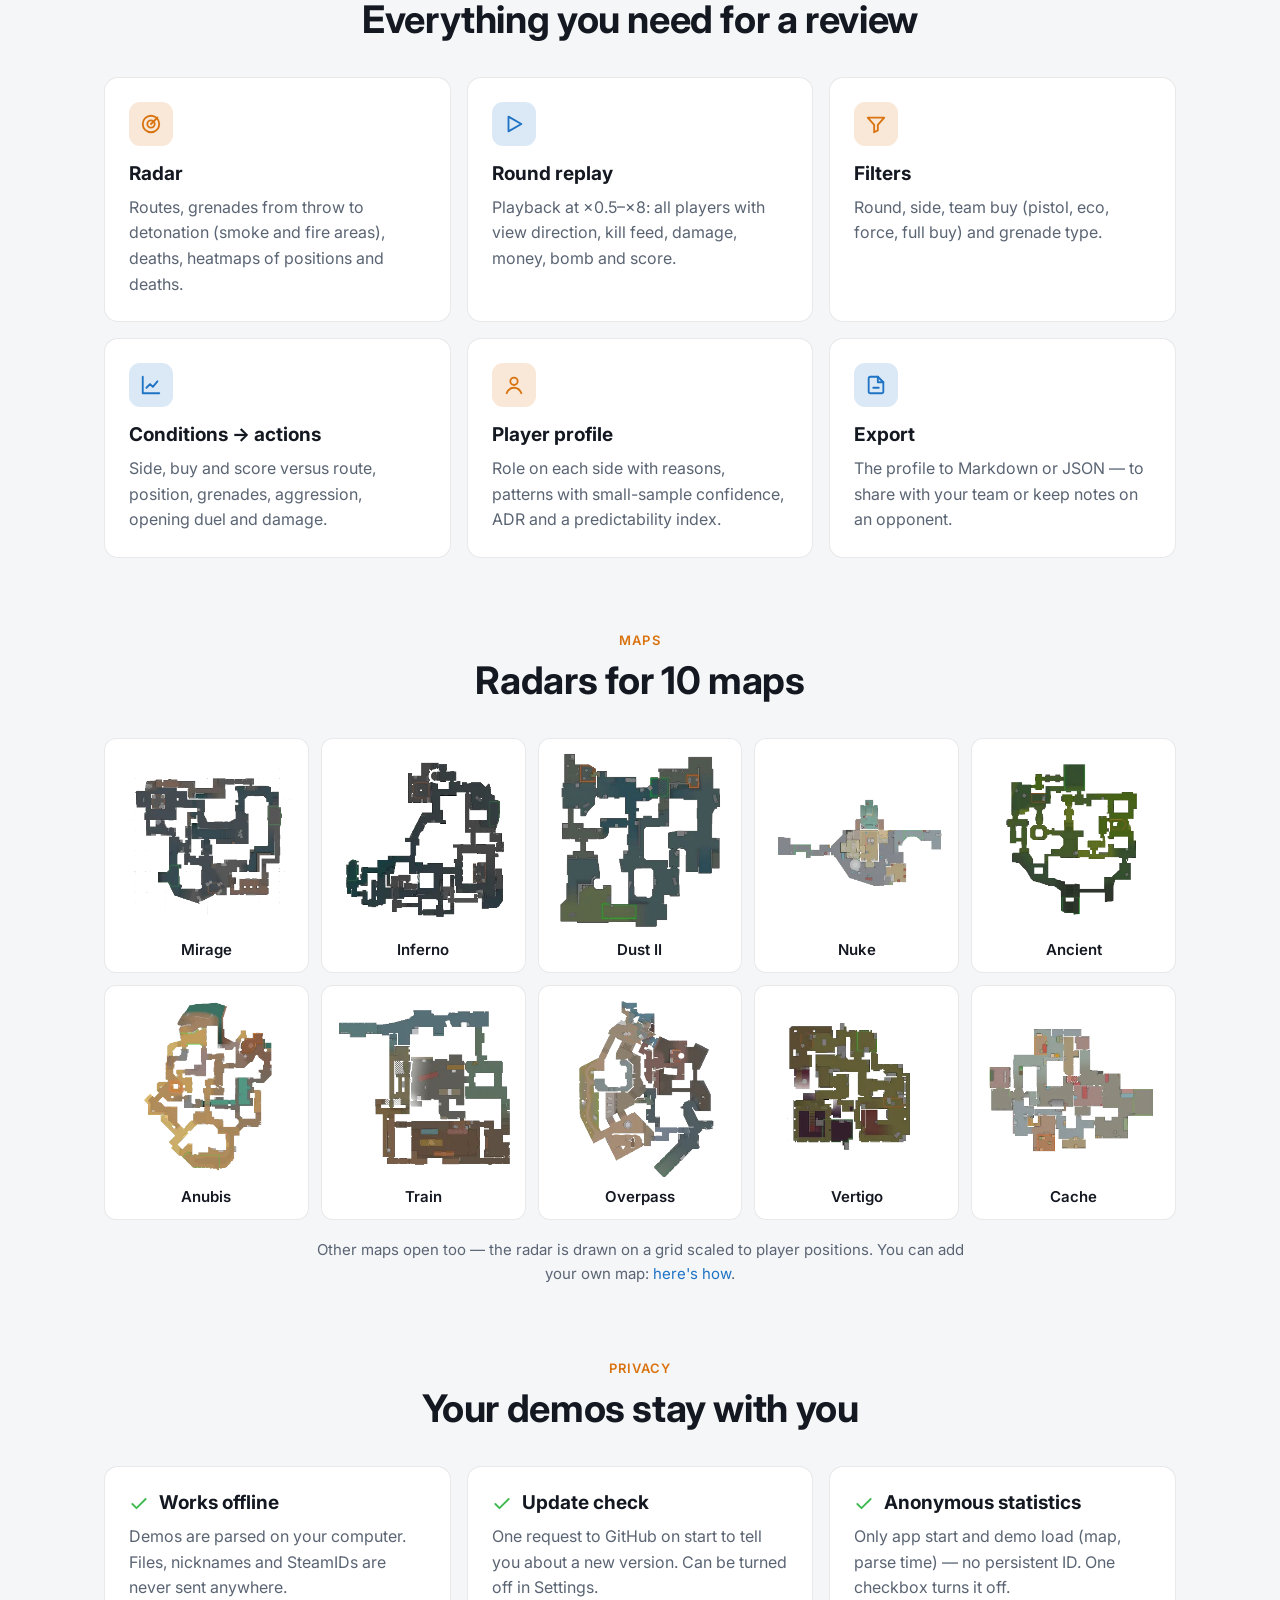
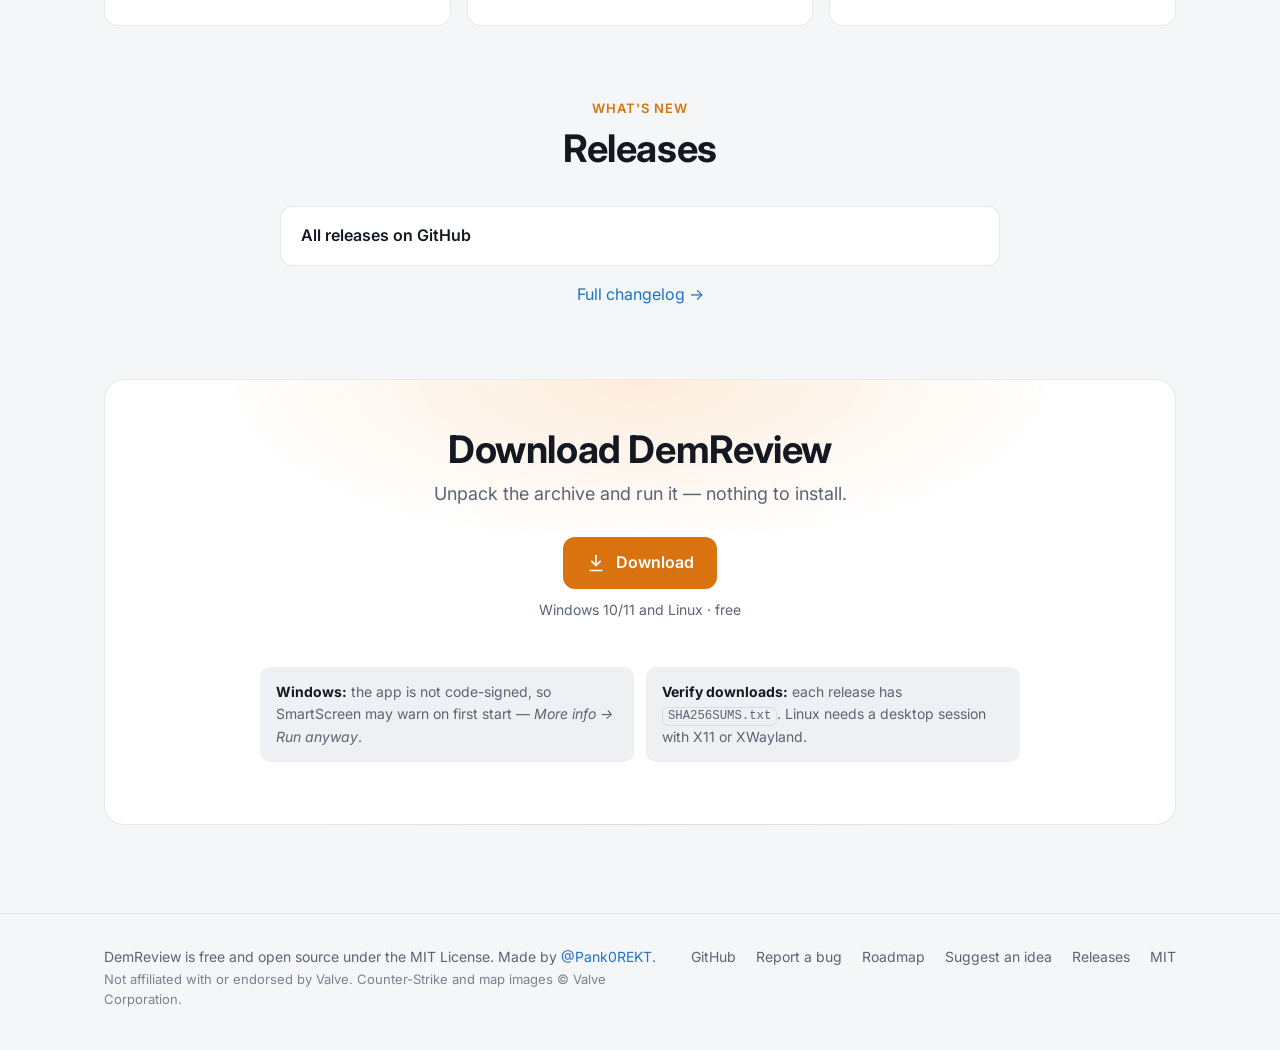
==== commit ffc4f19f: "Дорожная карта на сайте" ====
--- a/site/index.html
+++ b/site/index.html
@@ -36,10 +36,11 @@
 
   <header class="site-header">
     <div class="container">
-      <a class="brand" href="./"><img src="assets/icon.png" alt="" width="30" height="30">DemReview</a>
+      <a class="brand" href="./" aria-label="DemReview"><img src="assets/icon.png" alt="" width="30" height="30"><span class="brand-name">DemReview</span></a>
       <nav class="nav" aria-label="Main">
         <a class="nav-home" href="./" aria-current="page"><span data-lang="ru">Главная</span><span data-lang="en">Home</span></a>
-        <a href="usage.html"><span data-lang="ru">Как пользоваться</span><span data-lang="en">How to use</span></a>
+        <a href="usage.html"><span data-lang="ru"><span class="nav-long">Как пользоваться</span><span class="nav-short">Гайд</span></span><span data-lang="en"><span class="nav-long">How to use</span><span class="nav-short">Guide</span></span></a>
+        <a href="roadmap.html"><span data-lang="ru">Планы</span><span data-lang="en">Roadmap</span></a>
         <a class="nav-github" href="https://github.com/Pank0REKT/demreview-cs2">
           <svg viewBox="0 0 24 24" fill="currentColor" aria-hidden="true"><path d="M12 .5a11.5 11.5 0 0 0-3.64 22.41c.58.1.79-.25.79-.56v-2c-3.2.7-3.88-1.37-3.88-1.37-.52-1.33-1.28-1.69-1.28-1.69-1.05-.72.08-.7.08-.7 1.16.08 1.77 1.19 1.77 1.19 1.03 1.77 2.7 1.26 3.36.96.1-.75.4-1.26.73-1.55-2.55-.29-5.24-1.28-5.24-5.69 0-1.26.45-2.29 1.19-3.1-.12-.29-.52-1.46.11-3.05 0 0 .97-.31 3.17 1.18a11 11 0 0 1 5.78 0c2.2-1.49 3.17-1.18 3.17-1.18.63 1.59.23 2.76.11 3.05.74.81 1.19 1.84 1.19 3.1 0 4.42-2.7 5.39-5.26 5.68.41.36.78 1.06.78 2.14v3.17c0 .31.21.67.8.56A11.5 11.5 0 0 0 12 .5Z"/></svg>
           <span>GitHub</span>
@@ -173,6 +174,104 @@
       </div>
     </section>
 
+    <!-- Дорожная карта: сводка, подробности — roadmap.html -->
+    <section id="roadmap">
+      <div class="container">
+        <div class="section-head">
+          <p class="eyebrow"><span data-lang="ru">Дорожная карта</span><span data-lang="en">Roadmap</span></p>
+          <h2><span data-lang="ru">Что будет дальше</span><span data-lang="en">What's coming next</span></h2>
+          <p class="lead"><span data-lang="ru">Планы собраны из вашей обратной связи. Нажмите на блок — откроются подробности.</span><span data-lang="en">The plans come from your feedback. Click a block to see the details.</span></p>
+        </div>
+        <ul class="roadmap-grid">
+          <li>
+            <a class="card roadmap-card" href="roadmap.html#profile">
+              <span class="roadmap-card-top">
+                <span class="feature-icon"><svg viewBox="0 0 24 24" fill="none" stroke="currentColor" stroke-width="2" stroke-linecap="round" stroke-linejoin="round" aria-hidden="true"><path d="m12 3 9 5-9 5-9-5 9-5Z"/><path d="m3 12.5 9 5 9-5"/><path d="m3 17 9 5 9-5"/></svg></span>
+                <span class="roadmap-num">01</span>
+              </span>
+              <h3><span data-lang="ru">Профиль по многим демкам</span><span data-lang="en">Profile across many demos</span></h3>
+              <p><span data-lang="ru">Паттерны, роли и тепловые карты по 3–10 матчам сразу — и ваш личный профиль, который растёт с каждой демкой.</span><span data-lang="en">Patterns, roles and heatmaps across 3–10 matches at once — plus your own profile that grows with every demo.</span></p>
+              <ul class="roadmap-tags">
+                <li><span data-lang="ru">Несколько демок</span><span data-lang="en">Multiple demos</span></li>
+                <li><span data-lang="ru">Фильтр по карте</span><span data-lang="en">Map filter</span></li>
+                <li><span data-lang="ru">Мой профиль</span><span data-lang="en">My profile</span></li>
+              </ul>
+              <span class="roadmap-more"><span data-lang="ru">Подробнее</span><span data-lang="en">Details</span> →</span>
+            </a>
+          </li>
+          <li>
+            <a class="card roadmap-card" href="roadmap.html#grenades">
+              <span class="roadmap-card-top">
+                <span class="feature-icon ct"><svg viewBox="0 0 24 24" fill="none" stroke="currentColor" stroke-width="2" stroke-linecap="round" stroke-linejoin="round" aria-hidden="true"><circle cx="11" cy="15" r="6"/><path d="M11 9V6h4"/><path d="m15 6 3-2.5"/><path d="M8.5 15h5"/></svg></span>
+                <span class="roadmap-num">02</span>
+              </span>
+              <h3><span data-lang="ru">Гранаты</span><span data-lang="en">Grenades</span></h3>
+              <p><span data-lang="ru">Своя библиотека раскидок с командами для тренировки и честная оценка пользы каждой гранаты.</span><span data-lang="en">Your own lineup library with practice commands, and an honest look at what each grenade achieved.</span></p>
+              <ul class="roadmap-tags">
+                <li><span data-lang="ru">Библиотека раскидок</span><span data-lang="en">Lineup library</span></li>
+                <li><span data-lang="ru">Эффективность</span><span data-lang="en">Effectiveness</span></li>
+              </ul>
+              <span class="roadmap-more"><span data-lang="ru">Подробнее</span><span data-lang="en">Details</span> →</span>
+            </a>
+          </li>
+          <li>
+            <a class="card roadmap-card" href="roadmap.html#self-review">
+              <span class="roadmap-card-top">
+                <span class="feature-icon"><svg viewBox="0 0 24 24" fill="none" stroke="currentColor" stroke-width="2" stroke-linecap="round" stroke-linejoin="round" aria-hidden="true"><path d="M2 12s3.5-7 10-7 10 7 10 7-3.5 7-10 7S2 12 2 12Z"/><circle cx="12" cy="12" r="3"/></svg></span>
+                <span class="roadmap-num">03</span>
+              </span>
+              <h3><span data-lang="ru">Разбор своей игры</span><span data-lang="en">Self-review</span></h3>
+              <p><span data-lang="ru">Ошибки, клатчи и дуэли — и переход к нужному моменту прямо в CS2.</span><span data-lang="en">Mistakes, clutches and duels — and a jump to the exact moment in CS2.</span></p>
+              <ul class="roadmap-tags">
+                <li><span data-lang="ru">Ошибки</span><span data-lang="en">Mistakes</span></li>
+                <li><span data-lang="ru">Момент в CS2</span><span data-lang="en">Jump to CS2</span></li>
+                <li><span data-lang="ru">Клатчи</span><span data-lang="en">Clutches</span></li>
+                <li><span data-lang="ru">Дуэли</span><span data-lang="en">Duels</span></li>
+              </ul>
+              <span class="roadmap-more"><span data-lang="ru">Подробнее</span><span data-lang="en">Details</span> →</span>
+            </a>
+          </li>
+          <li>
+            <a class="card roadmap-card" href="roadmap.html#sources">
+              <span class="roadmap-card-top">
+                <span class="feature-icon ct"><svg viewBox="0 0 24 24" fill="none" stroke="currentColor" stroke-width="2" stroke-linecap="round" stroke-linejoin="round" aria-hidden="true"><path d="M10 14a4 4 0 0 0 5.66 0l3-3a4 4 0 0 0-5.66-5.66l-1 1"/><path d="M14 10a4 4 0 0 0-5.66 0l-3 3a4 4 0 0 0 5.66 5.66l1-1"/></svg></span>
+                <span class="roadmap-num">04</span>
+              </span>
+              <h3><span data-lang="ru">Источники демок</span><span data-lang="en">Demo sources</span></h3>
+              <p><span data-lang="ru">Демка по ссылке на матч FACEIT и из матчмейкинга по share code — без ручного поиска файлов.</span><span data-lang="en">Demos from a FACEIT match link or from matchmaking by share code — no hunting for files.</span></p>
+              <ul class="roadmap-tags">
+                <li>FACEIT</li>
+                <li>Share code</li>
+              </ul>
+              <span class="roadmap-more"><span data-lang="ru">Подробнее</span><span data-lang="en">Details</span> →</span>
+            </a>
+          </li>
+          <li>
+            <a class="card roadmap-card" href="roadmap.html#anti-strat">
+              <span class="roadmap-card-top">
+                <span class="feature-icon"><svg viewBox="0 0 24 24" fill="none" stroke="currentColor" stroke-width="2" stroke-linecap="round" stroke-linejoin="round" aria-hidden="true"><circle cx="9" cy="8" r="3.5"/><path d="M2.5 20c1-3.5 3.5-5.5 6.5-5.5s5.5 2 6.5 5.5"/><path d="M16 4.6a3.5 3.5 0 0 1 0 6.8"/><path d="M18 14.8c1.8.7 3 2.4 3.5 5.2"/></svg></span>
+                <span class="roadmap-num">05</span>
+              </span>
+              <h3><span data-lang="ru">Подготовка к сопернику</span><span data-lang="en">Opponent prep (anti-strat)</span></h3>
+              <p><span data-lang="ru">Вставьте ссылку на лобби соперника — DemReview разберёт их демки на этой карте и соберёт готовую картину.</span><span data-lang="en">Paste a link to the opponent's lobby — DemReview analyzes their demos on that map and builds the full picture.</span></p>
+              <ul class="roadmap-tags">
+                <li><span data-lang="ru">Режим «команда»</span><span data-lang="en">Team mode</span></li>
+                <li><span data-lang="ru">Досье</span><span data-lang="en">Scouting report</span></li>
+                <li><span data-lang="ru">Тайминги</span><span data-lang="en">Timings</span></li>
+                <li><span data-lang="ru">Сравнение</span><span data-lang="en">Comparison</span></li>
+              </ul>
+              <span class="roadmap-more"><span data-lang="ru">Подробнее</span><span data-lang="en">Details</span> →</span>
+            </a>
+          </li>
+        </ul>
+        <p class="roadmap-footer">
+          <a href="roadmap.html"><span data-lang="ru">Вся дорожная карта →</span><span data-lang="en">Full roadmap →</span></a>
+          <span class="sep" aria-hidden="true">·</span>
+          <a href="https://github.com/Pank0REKT/demreview-cs2/discussions/1"><span data-lang="ru">Предложить идею</span><span data-lang="en">Suggest an idea</span></a>
+        </p>
+      </div>
+    </section>
+
     <!-- Как это работает -->
     <section id="how">
       <div class="container">
@@ -338,6 +437,7 @@
       <ul class="footer-links">
         <li><a href="https://github.com/Pank0REKT/demreview-cs2">GitHub</a></li>
         <li><a href="https://github.com/Pank0REKT/demreview-cs2/issues"><span data-lang="ru">Сообщить об ошибке</span><span data-lang="en">Report a bug</span></a></li>
+        <li><a href="roadmap.html"><span data-lang="ru">Дорожная карта</span><span data-lang="en">Roadmap</span></a></li>
         <li><a href="https://github.com/Pank0REKT/demreview-cs2/discussions/1"><span data-lang="ru">Предложить идею</span><span data-lang="en">Suggest an idea</span></a></li>
         <li><a href="https://github.com/Pank0REKT/demreview-cs2/releases"><span data-lang="ru">Релизы</span><span data-lang="en">Releases</span></a></li>
         <li><a href="https://github.com/Pank0REKT/demreview-cs2/blob/main/LICENSE">MIT</a></li>
--- a/site/assets/style.css
+++ b/site/assets/style.css
@@ -107,9 +107,14 @@
 .lang-toggle:hover { color: var(--text); border-color: var(--muted); }
 .nav .nav-github { display: inline-flex; align-items: center; gap: 6px; }
 .nav .nav-github svg { width: 18px; height: 18px; }
+.nav-short { display: none; }
 @media (max-width: 640px) {
-  .nav .nav-home, .nav .nav-github span { display: none; }
+  .nav .nav-home, .nav .nav-github span, .nav-long { display: none; }
+  .nav-short { display: inline; }
   .nav a { padding: 8px; }
+}
+@media (max-width: 400px) {
+  .brand-name { display: none; }
 }
 
 /* ---------- Кнопки ---------- */
@@ -225,6 +230,42 @@
 .pattern .route { color: var(--accent); font-weight: 600; }
 .pattern .share { color: var(--muted); font-size: 13px; display: block; margin-top: 2px; }
 
+/* Дорожная карта — сводка на главной */
+.roadmap-grid { display: grid; gap: 16px; padding: 0; margin: 0; list-style: none; }
+@media (min-width: 640px) {
+  .roadmap-grid { grid-template-columns: repeat(2, 1fr); }
+  .roadmap-grid li:last-child { grid-column: 1 / -1; }
+}
+@media (min-width: 960px) {
+  .roadmap-grid { grid-template-columns: repeat(6, 1fr); }
+  .roadmap-grid li { grid-column: span 2; }
+  .roadmap-grid li:nth-child(-n+2) { grid-column: span 3; }
+  .roadmap-grid li:last-child { grid-column: span 2; }
+}
+.roadmap-card {
+  display: flex; flex-direction: column; height: 100%; color: var(--text); position: relative; overflow: hidden;
+  transition: border-color .2s, transform .2s, box-shadow .2s;
+}
+.roadmap-card::before {
+  content: ""; position: absolute; inset: 0 0 auto; height: 3px;
+  background: linear-gradient(90deg, var(--accent), var(--ct)); opacity: 0; transition: opacity .2s;
+}
+.roadmap-card:hover { text-decoration: none; border-color: var(--border-strong); transform: translateY(-3px); box-shadow: var(--shadow); }
+.roadmap-card:hover::before, .roadmap-card:focus-visible::before { opacity: 1; }
+@media (prefers-reduced-motion: reduce) { .roadmap-card, .roadmap-card:hover { transition: none; transform: none; } }
+.roadmap-card-top { display: flex; justify-content: space-between; align-items: flex-start; }
+.roadmap-card .feature-icon { margin-bottom: 16px; }
+.roadmap-num { color: var(--muted); font-weight: 700; font-size: 13px; letter-spacing: 0.08em; font-variant-numeric: tabular-nums; }
+.roadmap-card p { margin-bottom: 16px; }
+.roadmap-tags { display: flex; flex-wrap: wrap; gap: 6px; padding: 0; margin: 0 0 18px; list-style: none; }
+.roadmap-tags li {
+  font-size: 13px; color: var(--muted); padding: 3px 10px;
+  border: 1px solid var(--border); border-radius: 999px; background: var(--surface-2);
+}
+.roadmap-more { margin-top: auto; color: var(--accent); font-weight: 600; font-size: 15px; }
+.roadmap-footer { text-align: center; margin: 20px 0 0; }
+.roadmap-footer .sep { color: var(--muted); margin: 0 10px; }
+
 /* Как это работает */
 .steps { display: grid; gap: 16px; counter-reset: step; padding: 0; margin: 0; list-style: none; }
 @media (min-width: 760px) { .steps { grid-template-columns: repeat(3, 1fr); } }
@@ -346,6 +387,66 @@
 .faq .answer p:last-child { margin-bottom: 0; }
 .faq .answer ul { margin: 0 0 10px; padding-left: 20px; }
 
+/* ---------- Страница «Дорожная карта» ---------- */
+
+.roadmap-page { max-width: 920px; padding-top: 32px; }
+.roadmap-toolbar { display: flex; justify-content: flex-end; min-height: 34px; margin-bottom: 10px; }
+.roadmap-toggle-all {
+  background: none; border: 1px solid var(--border-strong); border-radius: 8px; cursor: pointer;
+  color: var(--muted); font: inherit; font-size: 14px; font-weight: 500; padding: 5px 12px;
+}
+.roadmap-toggle-all:hover { color: var(--text); border-color: var(--muted); }
+
+.roadmap-block {
+  background: var(--surface); border: 1px solid var(--border); border-radius: var(--radius);
+  margin-bottom: 14px; scroll-margin-top: 84px; transition: border-color .3s, box-shadow .3s;
+}
+.roadmap-block[open] { border-color: var(--border-strong); }
+.roadmap-block.is-target { border-color: var(--accent); box-shadow: 0 0 0 3px color-mix(in srgb, var(--accent) 22%, transparent); }
+.roadmap-block summary {
+  display: flex; align-items: flex-start; gap: 16px; cursor: pointer; list-style: none;
+  padding: 22px 56px 22px 22px; position: relative;
+}
+.roadmap-block summary::-webkit-details-marker { display: none; }
+.roadmap-block summary::after {
+  content: ""; position: absolute; right: 24px; top: 34px; width: 10px; height: 10px;
+  border-right: 2px solid var(--muted); border-bottom: 2px solid var(--muted); transform: rotate(45deg);
+  transition: transform .2s;
+}
+.roadmap-block[open] summary::after { transform: rotate(-135deg); top: 39px; }
+.roadmap-block summary .feature-icon { margin: 2px 0 0; flex: none; }
+.roadmap-block-head { display: block; min-width: 0; }
+.roadmap-block-head .roadmap-num { display: block; margin-bottom: 4px; }
+.roadmap-block h2 { font-size: clamp(21px, 3vw, 25px); margin: 0 0 4px; }
+.roadmap-block-sub { display: block; color: var(--muted); }
+.roadmap-body { padding: 0 22px 22px; }
+@media (min-width: 640px) { .roadmap-body { padding-left: 82px; } }
+.roadmap-goal {
+  margin: 0 0 14px; padding: 14px 16px; border-radius: 10px; color: var(--muted);
+  background: color-mix(in srgb, var(--accent) 10%, var(--surface-2));
+  border-left: 3px solid var(--accent);
+}
+.roadmap-goal strong { color: var(--text); }
+.roadmap-items { display: grid; gap: 10px; padding: 0; margin: 0; list-style: none; counter-reset: item; }
+@media (min-width: 760px) { .roadmap-items { grid-template-columns: repeat(2, 1fr); } }
+.roadmap-item {
+  counter-increment: item; padding: 16px 18px; border-radius: 10px; background: var(--surface-2);
+}
+.roadmap-item h3 { font-size: 17px; display: flex; gap: 10px; align-items: baseline; }
+.roadmap-item h3::before { content: counter(item); color: var(--accent); font-size: 14px; font-weight: 700; }
+.roadmap-item p, .roadmap-item li { color: var(--muted); font-size: 15px; }
+.roadmap-item p { margin: 0; }
+.roadmap-item ul { margin: 8px 0 0; padding-left: 20px; }
+.roadmap-item li { margin-bottom: 4px; }
+
+.roadmap-cta {
+  margin-top: 40px; text-align: center; padding: 40px 24px;
+  background: radial-gradient(600px 240px at 50% 0%, var(--bg-glow), transparent 70%), var(--surface);
+  border: 1px solid var(--border); border-radius: 20px;
+}
+.roadmap-cta h2 { margin-bottom: 8px; }
+.roadmap-cta .lead { max-width: 560px; margin: 0 auto 24px; }
+
 /* ---------- Подвал ---------- */
 
 .site-footer { margin-top: 88px; border-top: 1px solid var(--border); padding: 32px 0 40px; color: var(--muted); font-size: 14px; }
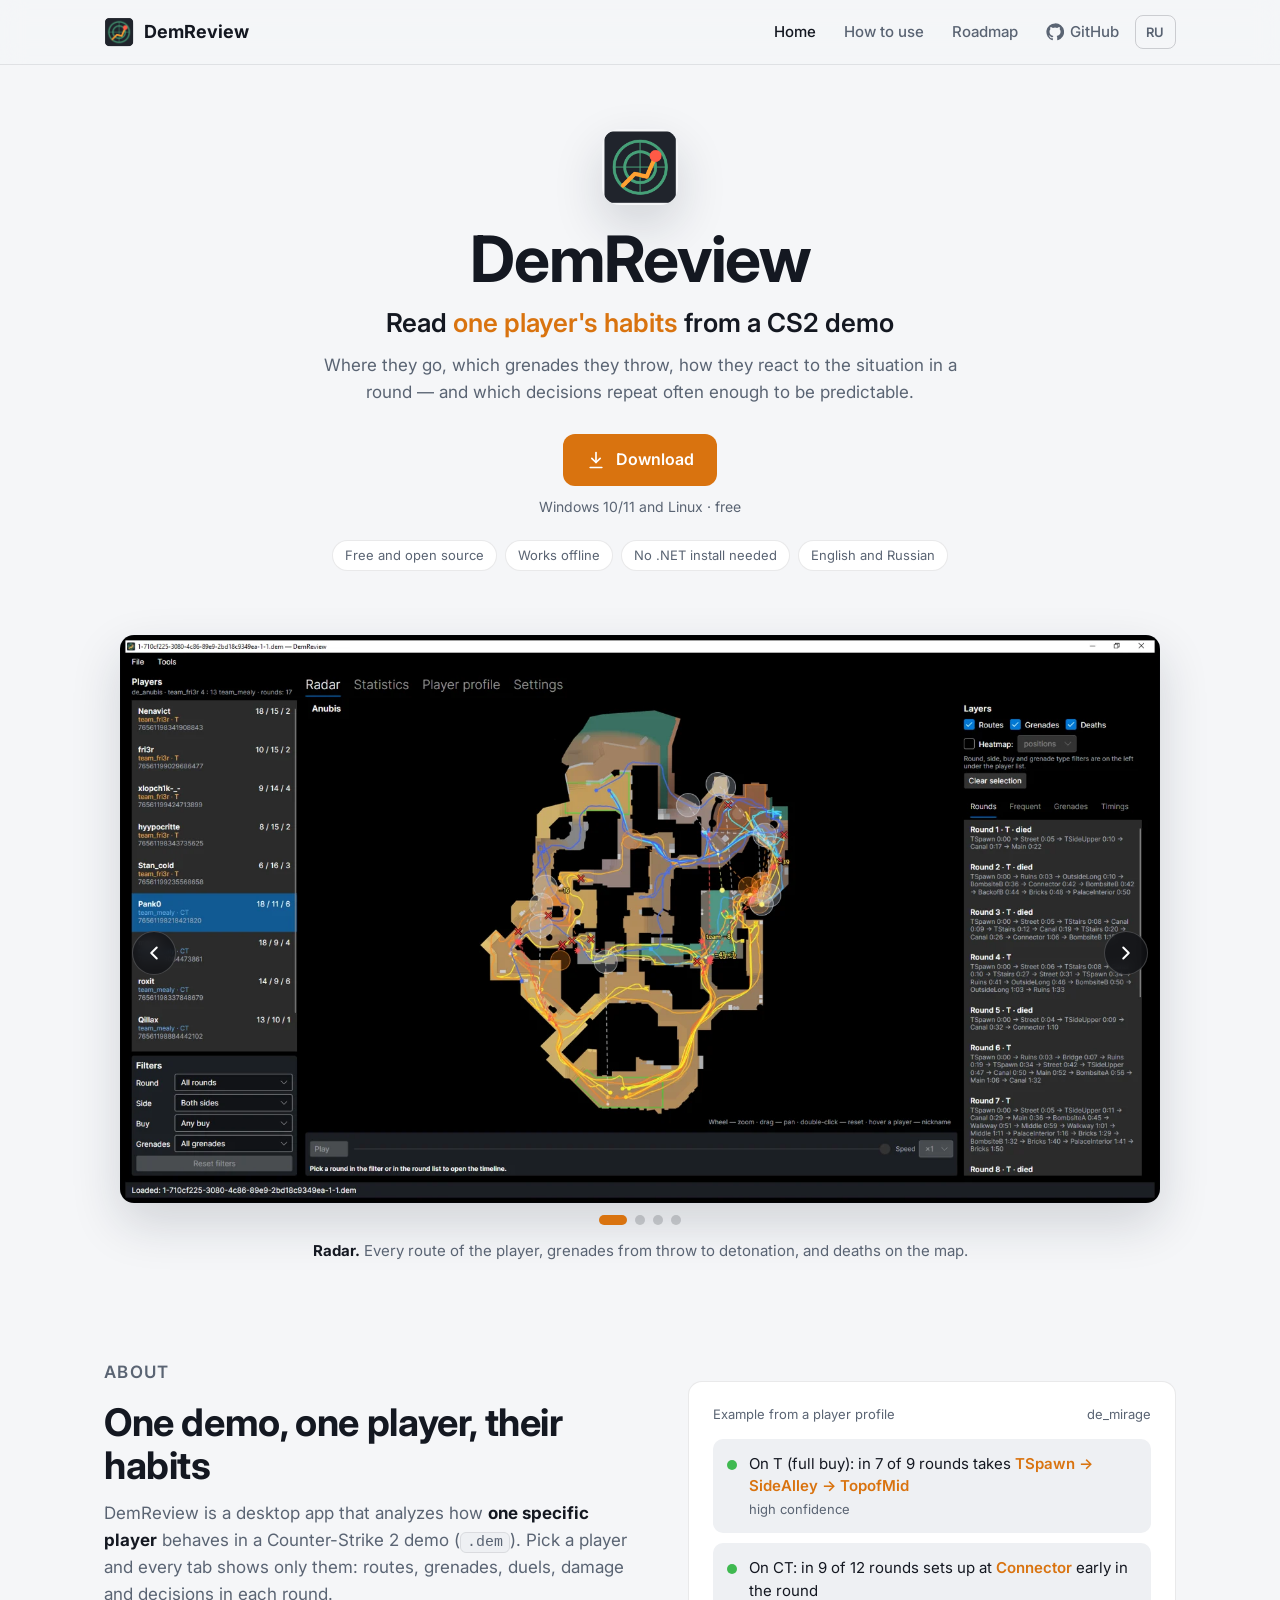
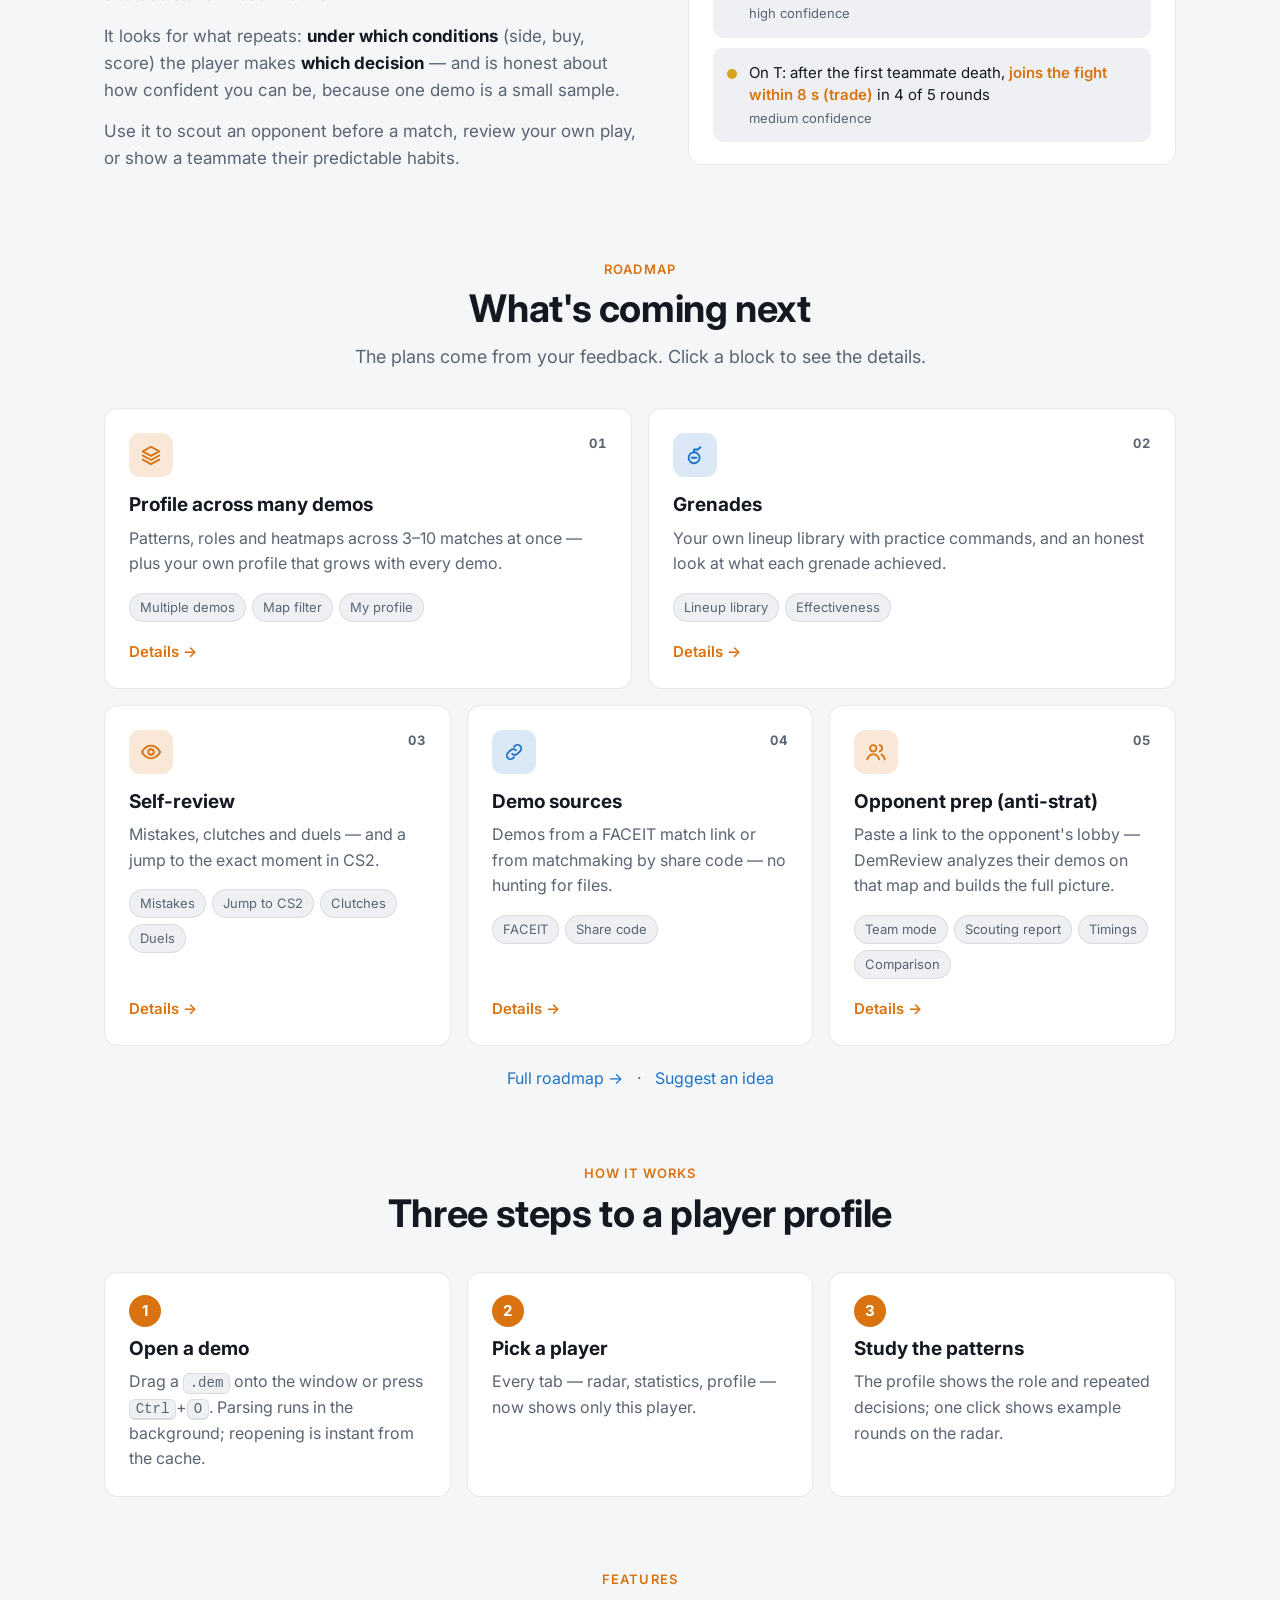
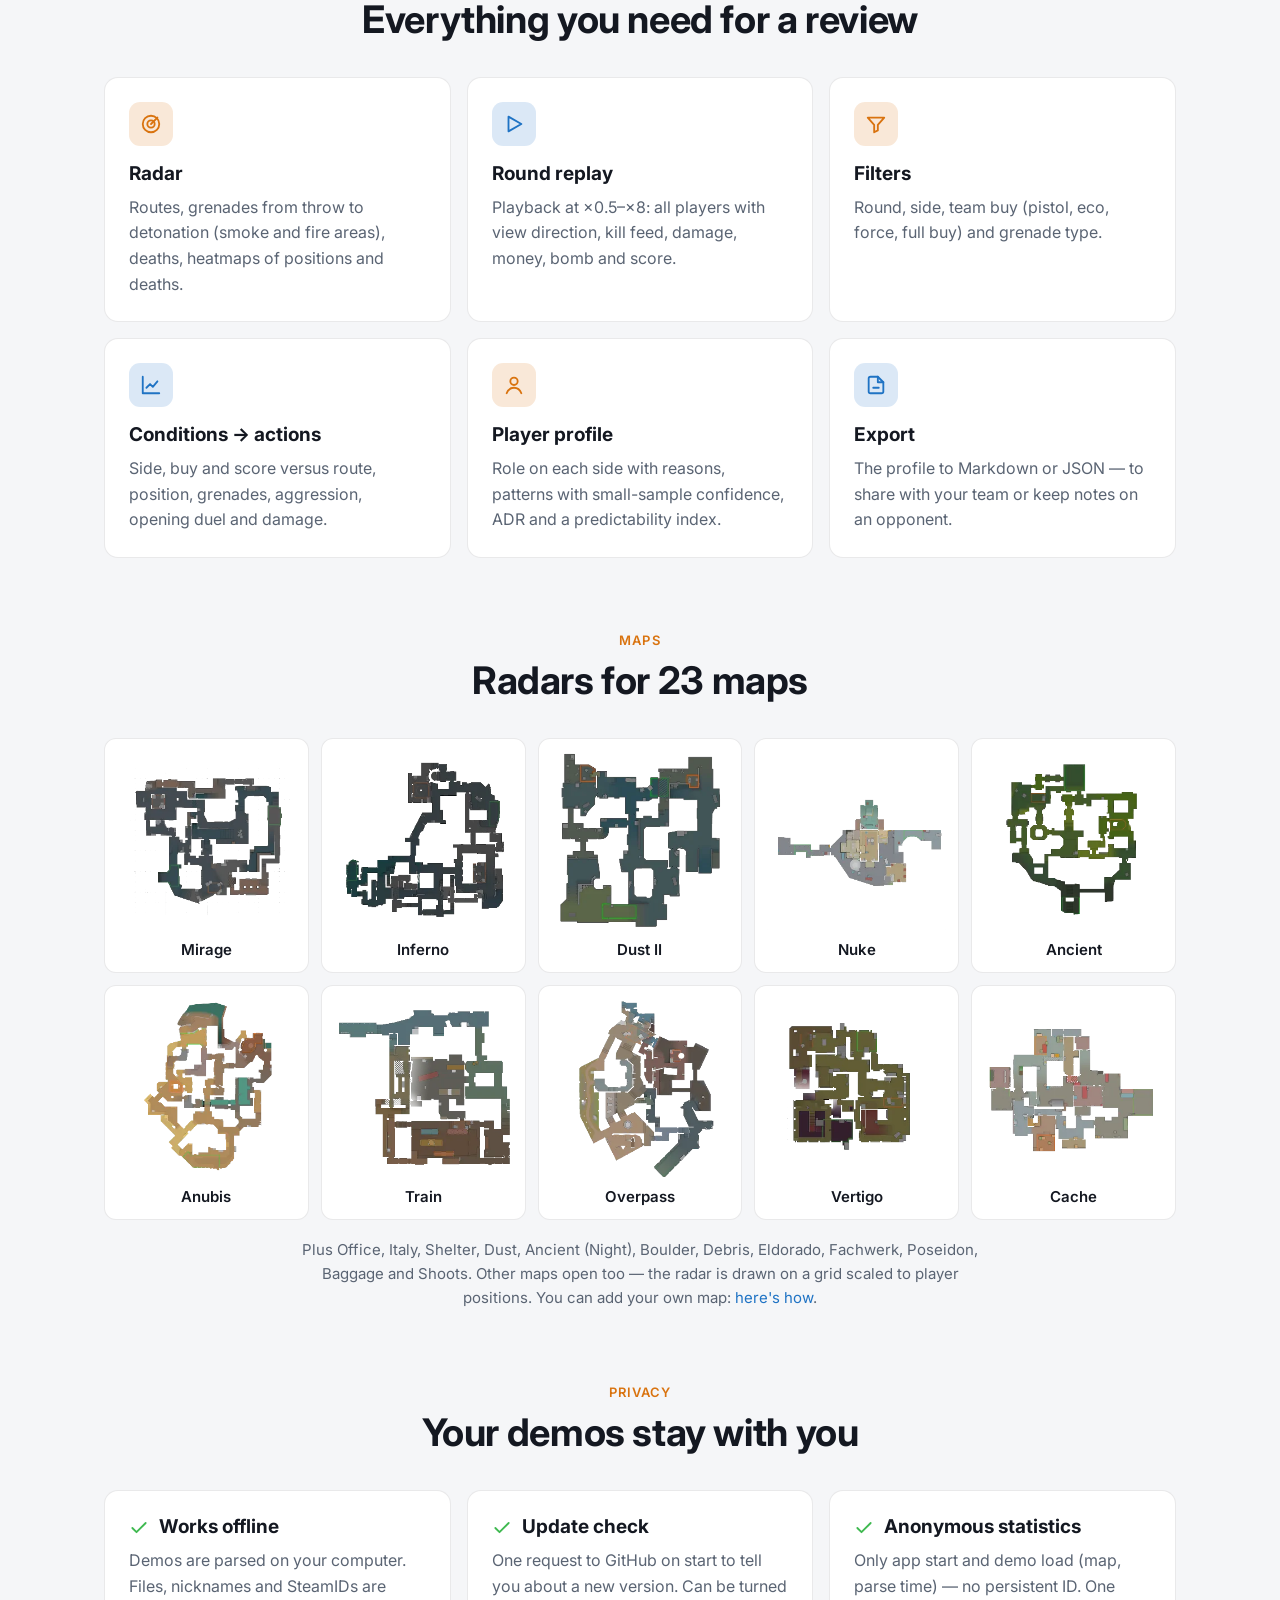
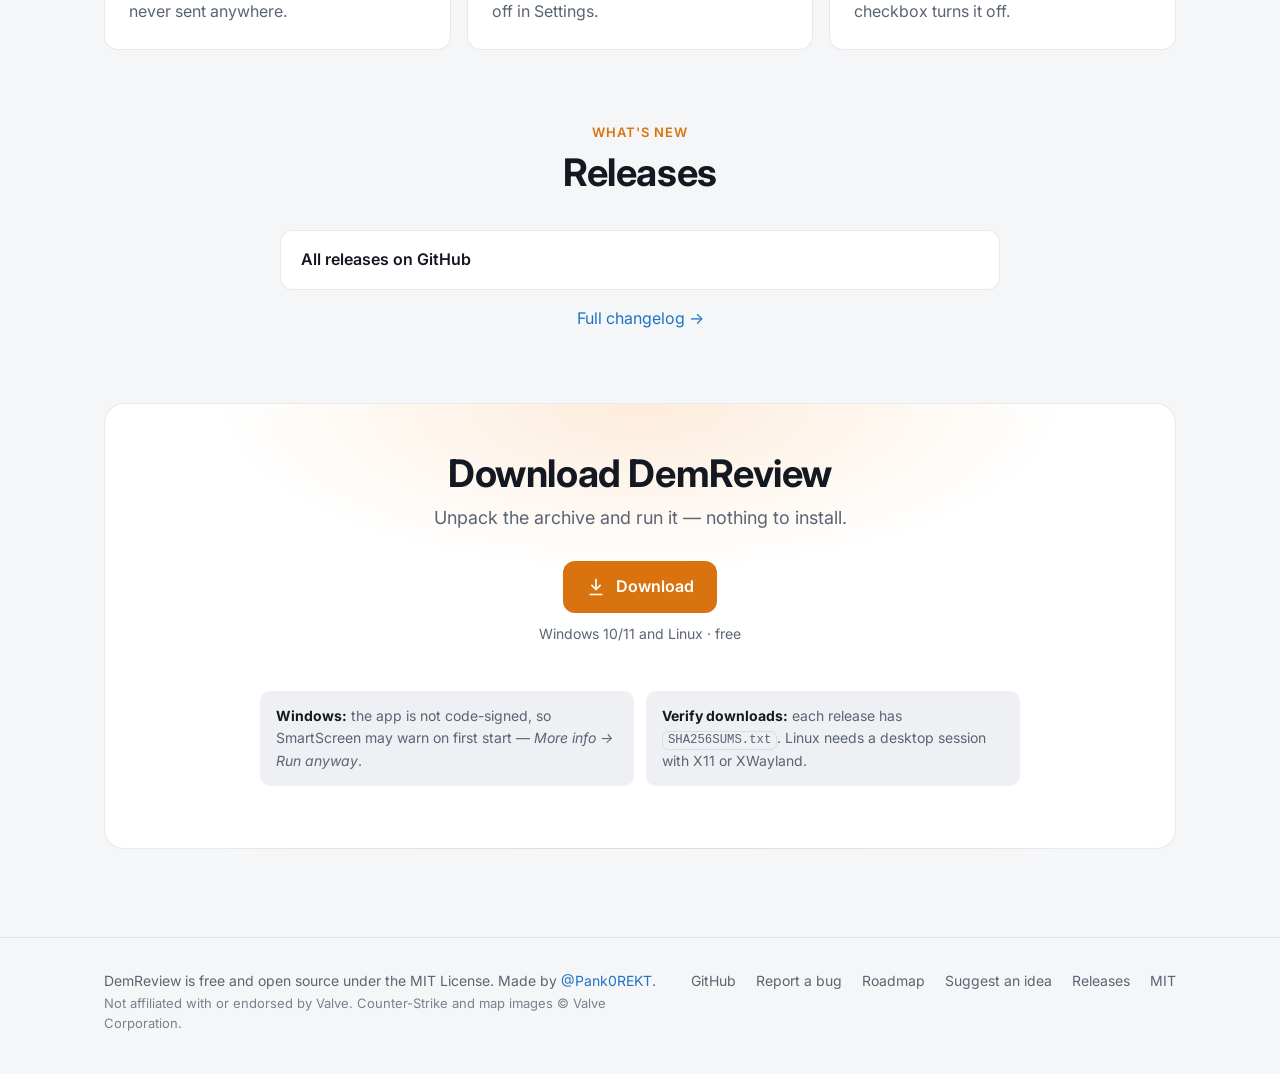
==== commit 63917323: "Радары ещё 13 карт: cs_office, cs_italy, cs_shelter и другие" ====
--- a/site/index.html
+++ b/site/index.html
@@ -343,7 +343,7 @@
       <div class="container">
         <div class="section-head">
           <p class="eyebrow"><span data-lang="ru">Карты</span><span data-lang="en">Maps</span></p>
-          <h2><span data-lang="ru">Радары для 10 карт</span><span data-lang="en">Radars for 10 maps</span></h2>
+          <h2><span data-lang="ru">Радары для 23 карт</span><span data-lang="en">Radars for 23 maps</span></h2>
         </div>
         <ul class="maps">
           <li><img src="assets/maps/de_mirage.webp" alt="" width="320" height="320" loading="lazy">Mirage</li>
@@ -358,8 +358,8 @@
           <li><img src="assets/maps/de_cache.webp" alt="" width="320" height="320" loading="lazy">Cache</li>
         </ul>
         <p class="maps-note">
-          <span data-lang="ru">Другие карты тоже открываются — радар рисуется на сетке с масштабом по позициям игроков. Свою карту можно добавить: <a href="usage.html#faq-map">как это сделать</a>.</span>
-          <span data-lang="en">Other maps open too — the radar is drawn on a grid scaled to player positions. You can add your own map: <a href="usage.html#faq-map">here's how</a>.</span>
+          <span data-lang="ru">А также Office, Italy, Shelter, Dust, Ancient (Night), Boulder, Debris, Eldorado, Fachwerk, Poseidon, Baggage и Shoots. Другие карты тоже открываются — радар рисуется на сетке с масштабом по позициям игроков. Свою карту можно добавить: <a href="usage.html#faq-map">как это сделать</a>.</span>
+          <span data-lang="en">Plus Office, Italy, Shelter, Dust, Ancient (Night), Boulder, Debris, Eldorado, Fachwerk, Poseidon, Baggage and Shoots. Other maps open too — the radar is drawn on a grid scaled to player positions. You can add your own map: <a href="usage.html#faq-map">here's how</a>.</span>
         </p>
       </div>
     </section>
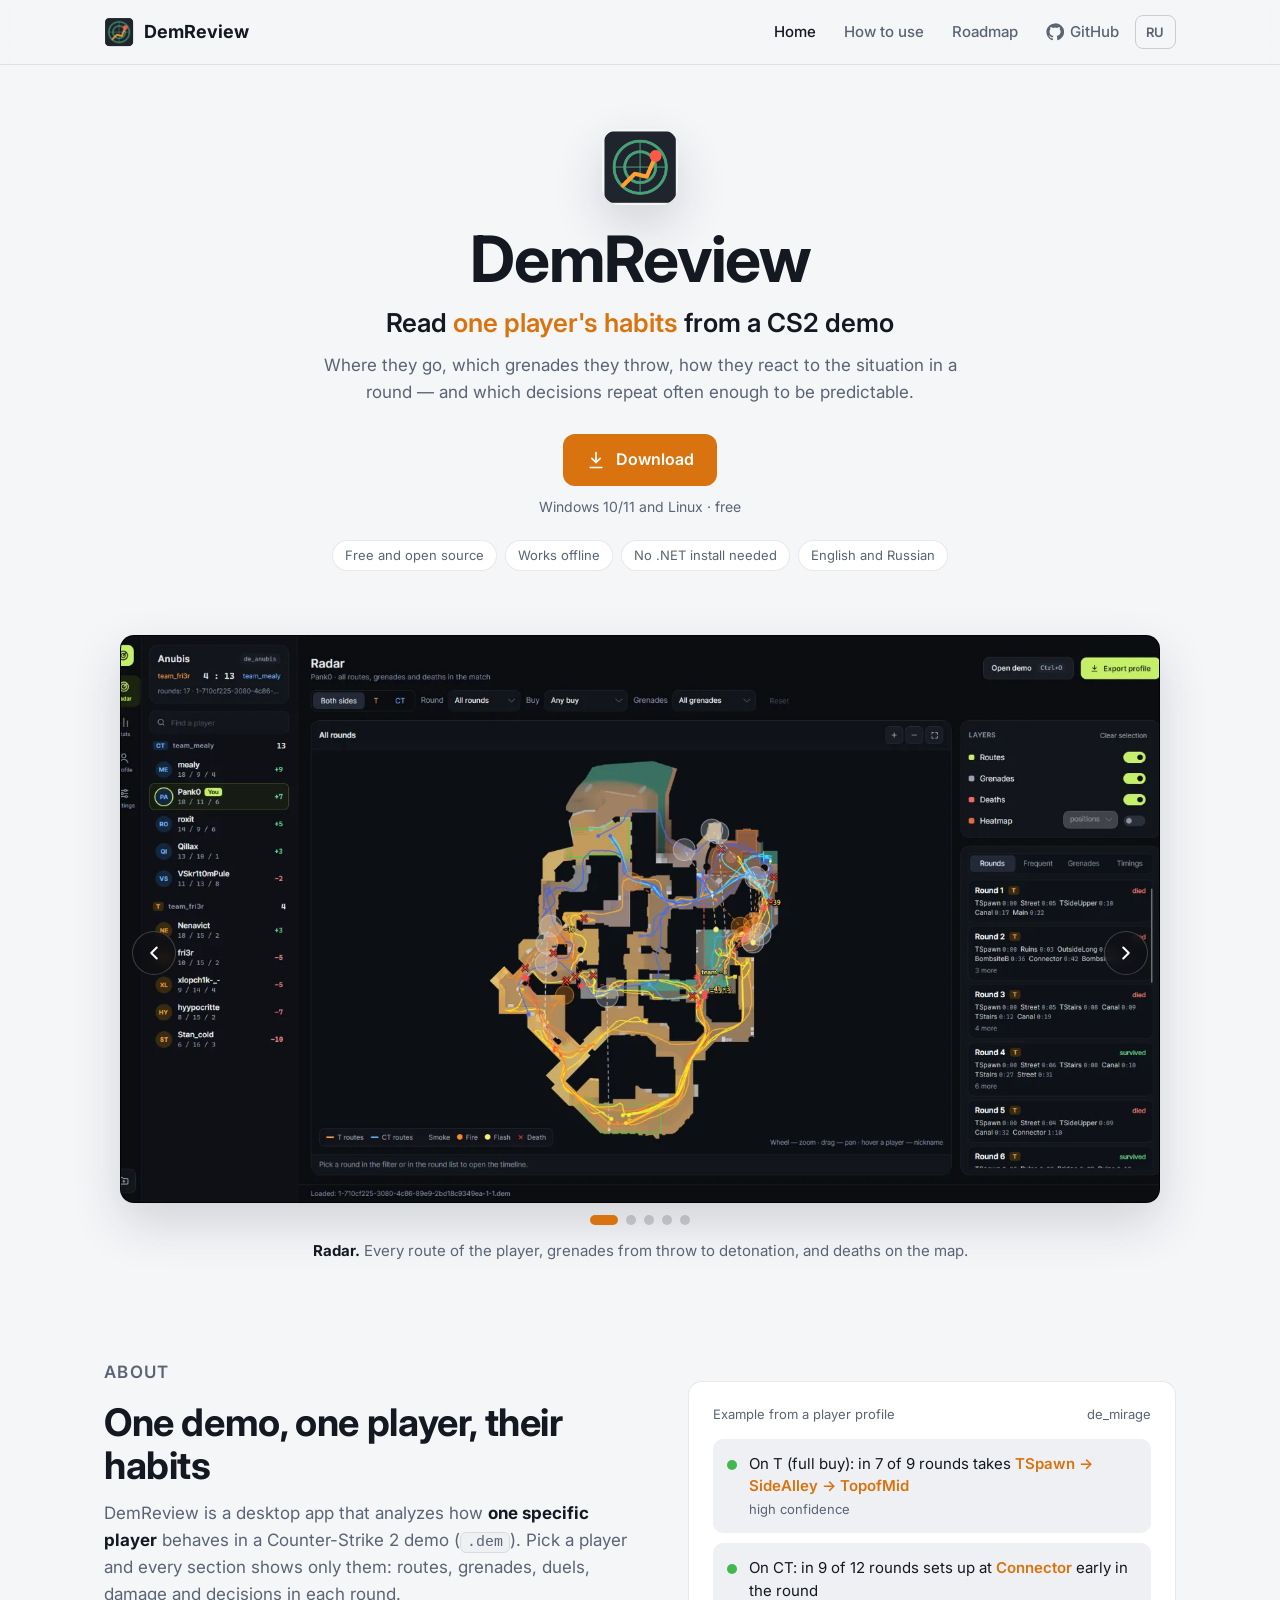
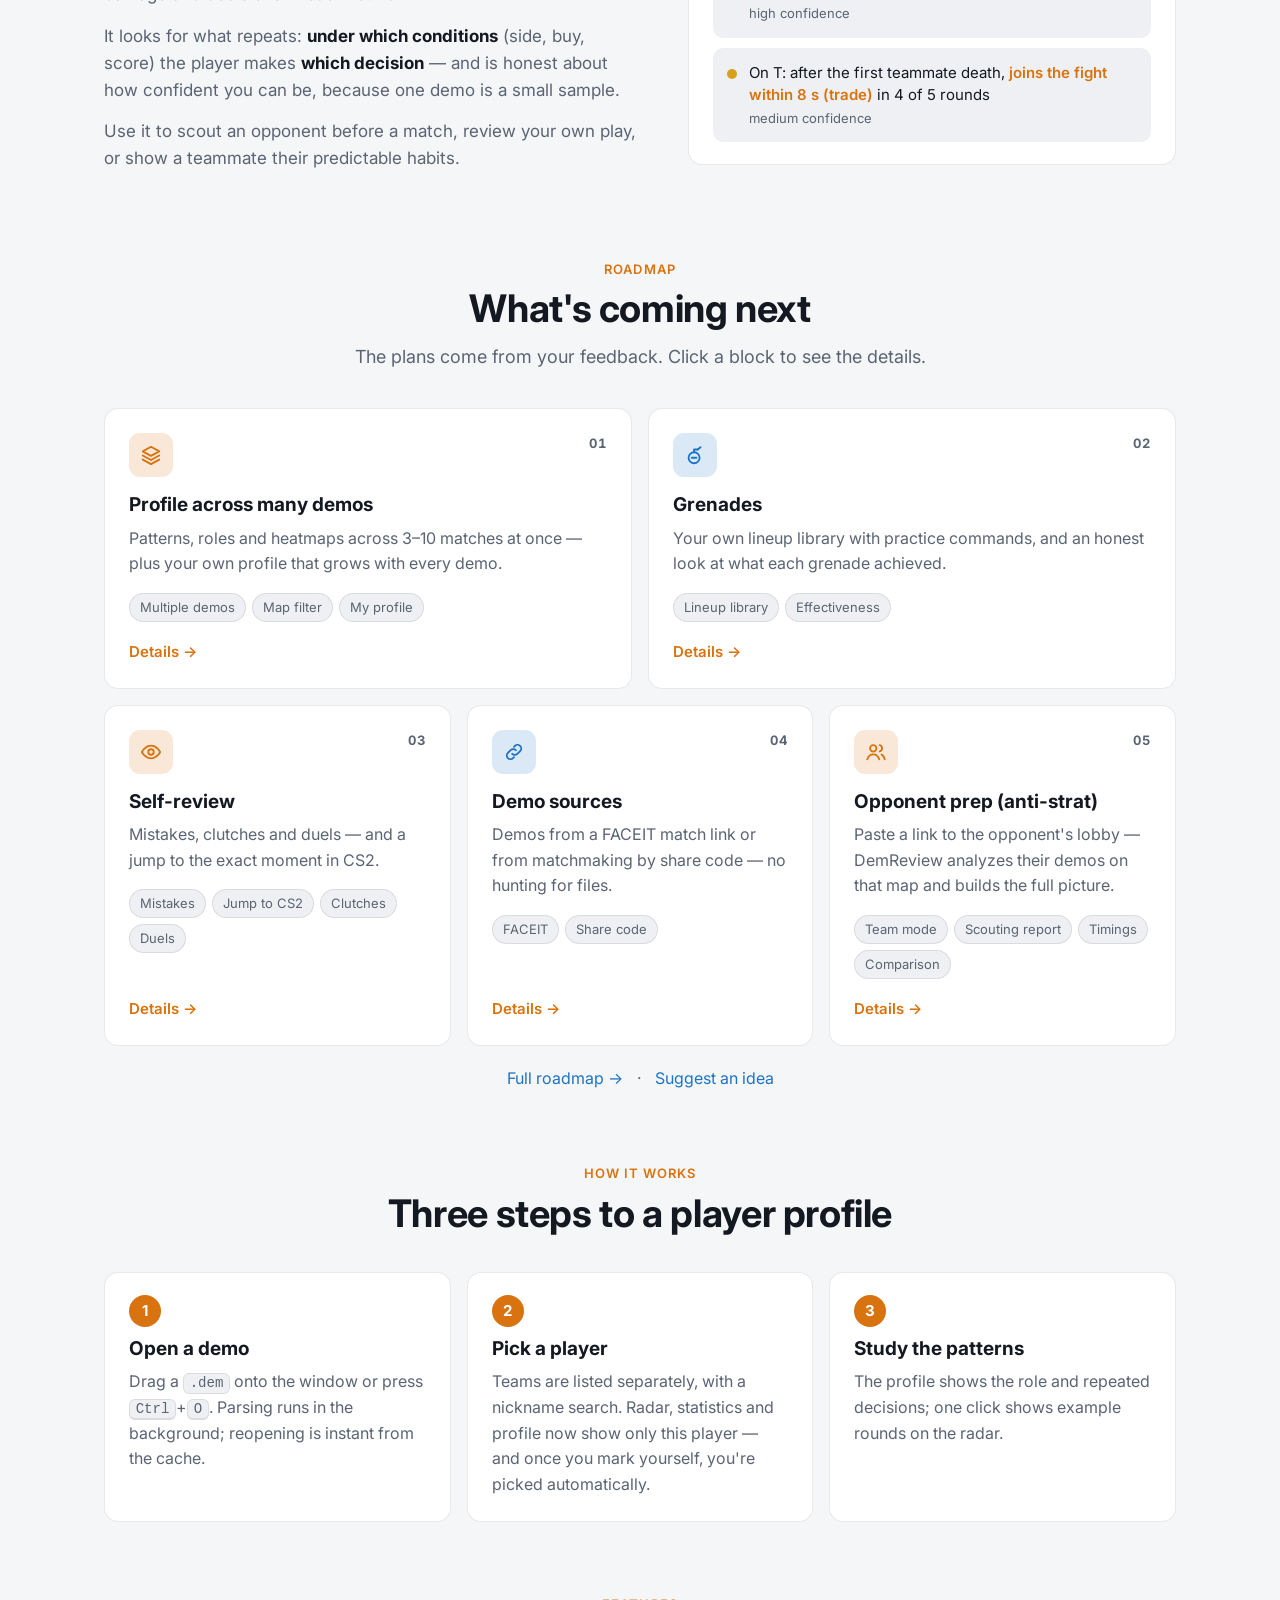
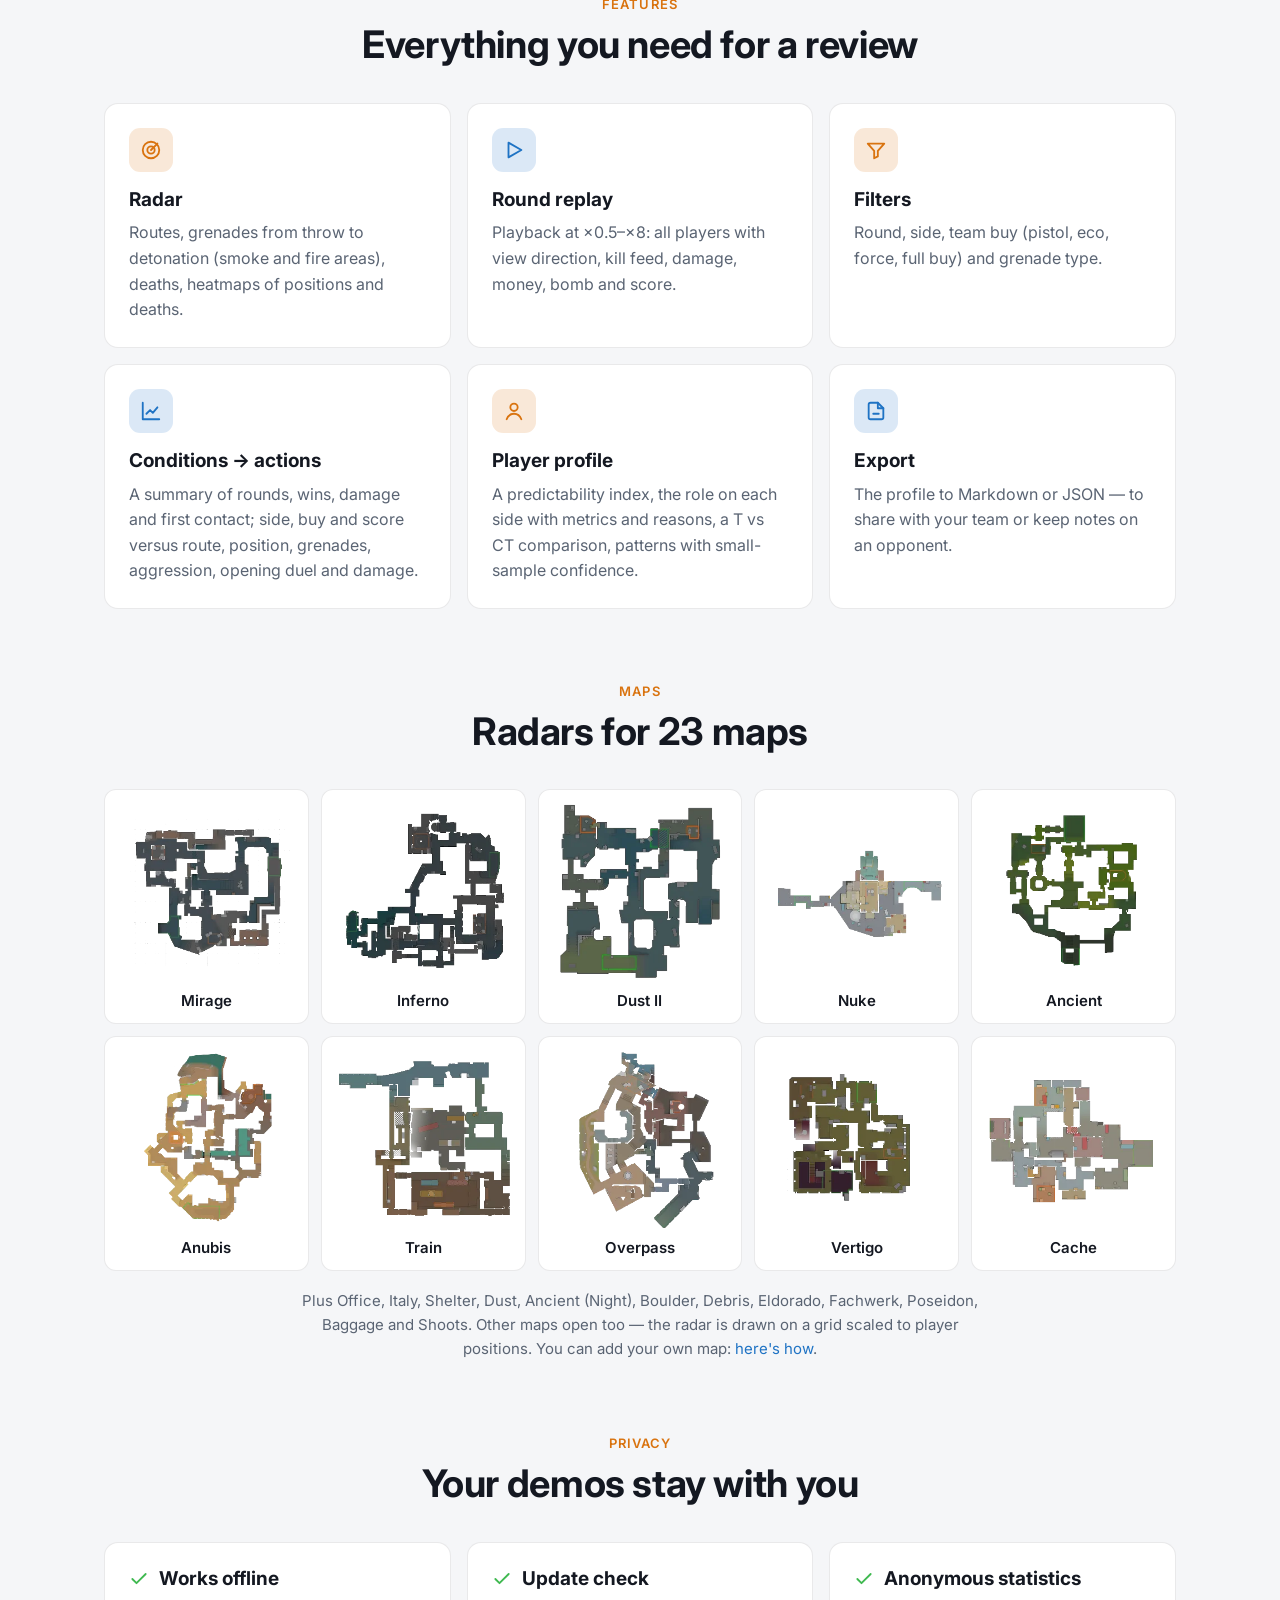
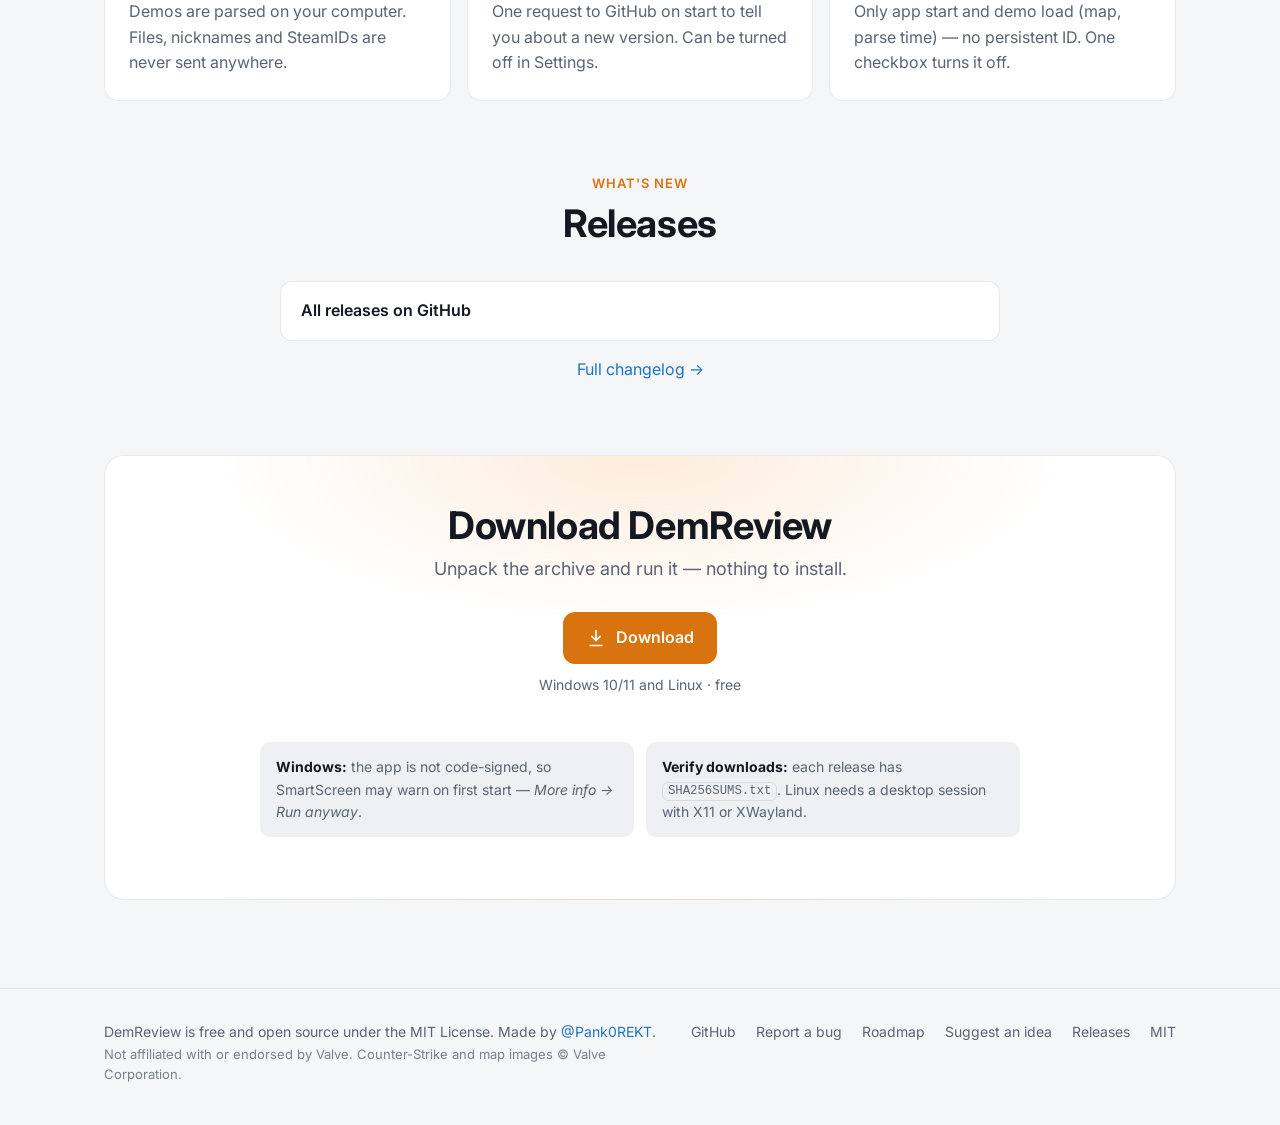
==== commit 570a52fb: "Сайт, README и скриншоты под новый интерфейс" ====
--- a/site/index.html
+++ b/site/index.html
@@ -92,31 +92,38 @@
           <div class="carousel-track">
             <figure class="slide">
               <button type="button" data-full="assets/shots/radar-routes.webp" data-i18n-attr="aria-label" data-ru-aria-label="Увеличить скриншот" data-en-aria-label="Enlarge screenshot" aria-label="Enlarge screenshot">
-                <img src="assets/shots/radar-routes.webp" width="1600" height="873" data-i18n-attr="alt"
+                <img src="assets/shots/radar-routes.webp" width="1600" height="848" data-i18n-attr="alt"
                      data-ru-alt="Радар: все маршруты, гранаты и смерти одного игрока" data-en-alt="Radar with all routes, grenades and deaths of one player" alt="Radar with all routes, grenades and deaths of one player">
               </button>
               <template><span data-lang="ru"><strong>Радар.</strong> Все маршруты игрока, гранаты от броска до детонации и смерти на подложке карты.</span><span data-lang="en"><strong>Radar.</strong> Every route of the player, grenades from throw to detonation, and deaths on the map.</span></template>
             </figure>
             <figure class="slide">
               <button type="button" data-full="assets/shots/timeline.webp" data-i18n-attr="aria-label" data-ru-aria-label="Увеличить скриншот" data-en-aria-label="Enlarge screenshot" aria-label="Enlarge screenshot">
-                <img src="assets/shots/timeline.webp" width="1600" height="873" loading="lazy" data-i18n-attr="alt"
+                <img src="assets/shots/timeline.webp" width="1600" height="848" loading="lazy" data-i18n-attr="alt"
                      data-ru-alt="Повтор раунда: киллфид и всплывающий урон" data-en-alt="Round replay with kill feed and damage pop-ups" alt="Round replay with kill feed and damage pop-ups">
               </button>
               <template><span data-lang="ru"><strong>Повтор раунда.</strong> Таймлайн с воспроизведением, киллфид как в игре, урон над жертвами и контекст момента.</span><span data-lang="en"><strong>Round replay.</strong> A playable timeline, a game-style kill feed, damage pop-ups and the context of the moment.</span></template>
             </figure>
             <figure class="slide">
               <button type="button" data-full="assets/shots/statistics.webp" data-i18n-attr="aria-label" data-ru-aria-label="Увеличить скриншот" data-en-aria-label="Enlarge screenshot" aria-label="Enlarge screenshot">
-                <img src="assets/shots/statistics.webp" width="1600" height="873" loading="lazy" data-i18n-attr="alt"
-                     data-ru-alt="Таблица «условия → действия»" data-en-alt="Conditions → actions table" alt="Conditions → actions table">
+                <img src="assets/shots/statistics.webp" width="1600" height="848" loading="lazy" data-i18n-attr="alt"
+                     data-ru-alt="Статистика: плитки-сводка и таблица ситуаций игрока" data-en-alt="Statistics: summary tiles and the player situations table" alt="Statistics: summary tiles and the player situations table">
               </button>
-              <template><span data-lang="ru"><strong>Статистика.</strong> Каждый раунд как «условия → решение» и частотные таблицы.</span><span data-lang="en"><strong>Statistics.</strong> Every round as "conditions → decision" plus frequency tables.</span></template>
+              <template><span data-lang="ru"><strong>Статистика.</strong> Сводка по раундам, победам, урону и первому контакту, каждый раунд как «условия → решение» и частотные таблицы.</span><span data-lang="en"><strong>Statistics.</strong> A summary of rounds, wins, damage and first contact, every round as "conditions → decision", and frequency tables.</span></template>
             </figure>
             <figure class="slide">
               <button type="button" data-full="assets/shots/profile.webp" data-i18n-attr="aria-label" data-ru-aria-label="Увеличить скриншот" data-en-aria-label="Enlarge screenshot" aria-label="Enlarge screenshot">
-                <img src="assets/shots/profile.webp" width="1600" height="873" loading="lazy" data-i18n-attr="alt"
-                     data-ru-alt="Профиль игрока: роли, сводка по сторонам и паттерны" data-en-alt="Player profile: roles, side summary and patterns" alt="Player profile: roles, side summary and patterns">
+                <img src="assets/shots/profile.webp" width="1600" height="848" loading="lazy" data-i18n-attr="alt"
+                     data-ru-alt="Профиль игрока: предсказуемость, роли, T против CT и паттерны" data-en-alt="Player profile: predictability, roles, T vs CT and patterns" alt="Player profile: predictability, roles, T vs CT and patterns">
               </button>
-              <template><span data-lang="ru"><strong>Профиль игрока.</strong> Роль на каждой стороне, устойчивые паттерны с уверенностью, ADR и предсказуемость.</span><span data-lang="en"><strong>Player profile.</strong> Role on each side, stable patterns with confidence, ADR and predictability.</span></template>
+              <template><span data-lang="ru"><strong>Профиль игрока.</strong> Предсказуемость, роль на каждой стороне с метриками, сравнение T и CT и паттерны с уверенностью.</span><span data-lang="en"><strong>Player profile.</strong> Predictability, the role on each side with metrics, a T vs CT comparison and patterns with confidence.</span></template>
+            </figure>
+            <figure class="slide">
+              <button type="button" data-full="assets/shots/settings.webp" data-i18n-attr="aria-label" data-ru-aria-label="Увеличить скриншот" data-en-aria-label="Enlarge screenshot" aria-label="Enlarge screenshot">
+                <img src="assets/shots/settings.webp" width="1600" height="848" loading="lazy" data-i18n-attr="alt"
+                     data-ru-alt="Настройки: язык, основной игрок, кеш и пороги анализа" data-en-alt="Settings: language, main player, cache and analysis thresholds" alt="Settings: language, main player, cache and analysis thresholds">
+              </button>
+              <template><span data-lang="ru"><strong>Настройки.</strong> Язык, основной игрок, кеш демок и пороги анализа — без правки файлов.</span><span data-lang="en"><strong>Settings.</strong> Language, main player, demo cache and analysis thresholds — no file editing.</span></template>
             </figure>
           </div>
         </div>
@@ -137,8 +144,8 @@
         <div class="about-text">
           <p class="eyebrow"><span data-lang="ru">О программе</span><span data-lang="en">About</span></p>
           <h2><span data-lang="ru">Одна демка — один игрок — его привычки</span><span data-lang="en">One demo, one player, their habits</span></h2>
-          <p data-lang="ru">DemReview — десктопное приложение для анализа поведения <strong>конкретного игрока</strong> по демке Counter-Strike 2 (<code>.dem</code>). Выберите игрока — и все вкладки покажут только его: маршруты, гранаты, дуэли, урон и решения в каждом раунде.</p>
-          <p data-lang="en">DemReview is a desktop app that analyzes how <strong>one specific player</strong> behaves in a Counter-Strike 2 demo (<code>.dem</code>). Pick a player and every tab shows only them: routes, grenades, duels, damage and decisions in each round.</p>
+          <p data-lang="ru">DemReview — десктопное приложение для анализа поведения <strong>конкретного игрока</strong> по демке Counter-Strike 2 (<code>.dem</code>). Выберите игрока — и все разделы покажут только его: маршруты, гранаты, дуэли, урон и решения в каждом раунде.</p>
+          <p data-lang="en">DemReview is a desktop app that analyzes how <strong>one specific player</strong> behaves in a Counter-Strike 2 demo (<code>.dem</code>). Pick a player and every section shows only them: routes, grenades, duels, damage and decisions in each round.</p>
           <p data-lang="ru">Программа ищет то, что повторяется: <strong>в каких условиях</strong> (сторона, закупка, счёт) игрок принимает <strong>какое решение</strong> — и честно показывает, насколько уверенным можно быть, ведь одна демка — это малая выборка.</p>
           <p data-lang="en">It looks for what repeats: <strong>under which conditions</strong> (side, buy, score) the player makes <strong>which decision</strong> — and is honest about how confident you can be, because one demo is a small sample.</p>
           <p data-lang="ru">Пригодится, чтобы изучить соперника перед матчем, разобрать свою игру или помочь тиммейту увидеть его предсказуемые привычки.</p>
@@ -286,7 +293,7 @@
           </li>
           <li class="card">
             <h3><span data-lang="ru">Выберите игрока</span><span data-lang="en">Pick a player</span></h3>
-            <p><span data-lang="ru">Все вкладки — радар, статистика, профиль — сразу показывают только его.</span><span data-lang="en">Every tab — radar, statistics, profile — now shows only this player.</span></p>
+            <p><span data-lang="ru">Команды — отдельными списками, есть поиск по нику. Радар, статистика и профиль сразу показывают только этого игрока, а себя можно отметить один раз — дальше вы выбраны автоматически.</span><span data-lang="en">Teams are listed separately, with a nickname search. Radar, statistics and profile now show only this player — and once you mark yourself, you're picked automatically.</span></p>
           </li>
           <li class="card">
             <h3><span data-lang="ru">Изучите паттерны</span><span data-lang="en">Study the patterns</span></h3>
@@ -322,12 +329,12 @@
           <div class="card">
             <div class="feature-icon ct"><svg viewBox="0 0 24 24" fill="none" stroke="currentColor" stroke-width="2" stroke-linecap="round" stroke-linejoin="round" aria-hidden="true"><path d="M3 3v18h18"/><path d="M7 15l4-4 3 3 5-6"/></svg></div>
             <h3><span data-lang="ru">Условия → действия</span><span data-lang="en">Conditions → actions</span></h3>
-            <p><span data-lang="ru">Сторона, закупка и счёт против маршрута, позиции, гранат, агрессии, первой дуэли и урона.</span><span data-lang="en">Side, buy and score versus route, position, grenades, aggression, opening duel and damage.</span></p>
+            <p><span data-lang="ru">Сводка по раундам, победам, урону и первому контакту; сторона, закупка и счёт против маршрута, позиции, гранат, агрессии, первой дуэли и урона.</span><span data-lang="en">A summary of rounds, wins, damage and first contact; side, buy and score versus route, position, grenades, aggression, opening duel and damage.</span></p>
           </div>
           <div class="card">
             <div class="feature-icon"><svg viewBox="0 0 24 24" fill="none" stroke="currentColor" stroke-width="2" stroke-linecap="round" stroke-linejoin="round" aria-hidden="true"><circle cx="12" cy="8" r="4"/><path d="M4 21c1.5-4 4.5-6 8-6s6.5 2 8 6"/></svg></div>
             <h3><span data-lang="ru">Профиль игрока</span><span data-lang="en">Player profile</span></h3>
-            <p><span data-lang="ru">Роль на каждой стороне с обоснованием, паттерны с уверенностью по малой выборке, ADR и индекс предсказуемости.</span><span data-lang="en">Role on each side with reasons, patterns with small-sample confidence, ADR and a predictability index.</span></p>
+            <p><span data-lang="ru">Индекс предсказуемости, роль на каждой стороне с метриками и обоснованием, сравнение T и CT, паттерны с уверенностью по малой выборке.</span><span data-lang="en">A predictability index, the role on each side with metrics and reasons, a T vs CT comparison, patterns with small-sample confidence.</span></p>
           </div>
           <div class="card">
             <div class="feature-icon ct"><svg viewBox="0 0 24 24" fill="none" stroke="currentColor" stroke-width="2" stroke-linecap="round" stroke-linejoin="round" aria-hidden="true"><path d="M14 3H6a2 2 0 0 0-2 2v14a2 2 0 0 0 2 2h12a2 2 0 0 0 2-2V9l-6-6Z"/><path d="M14 3v6h6"/><path d="M9 15h6"/></svg></div>
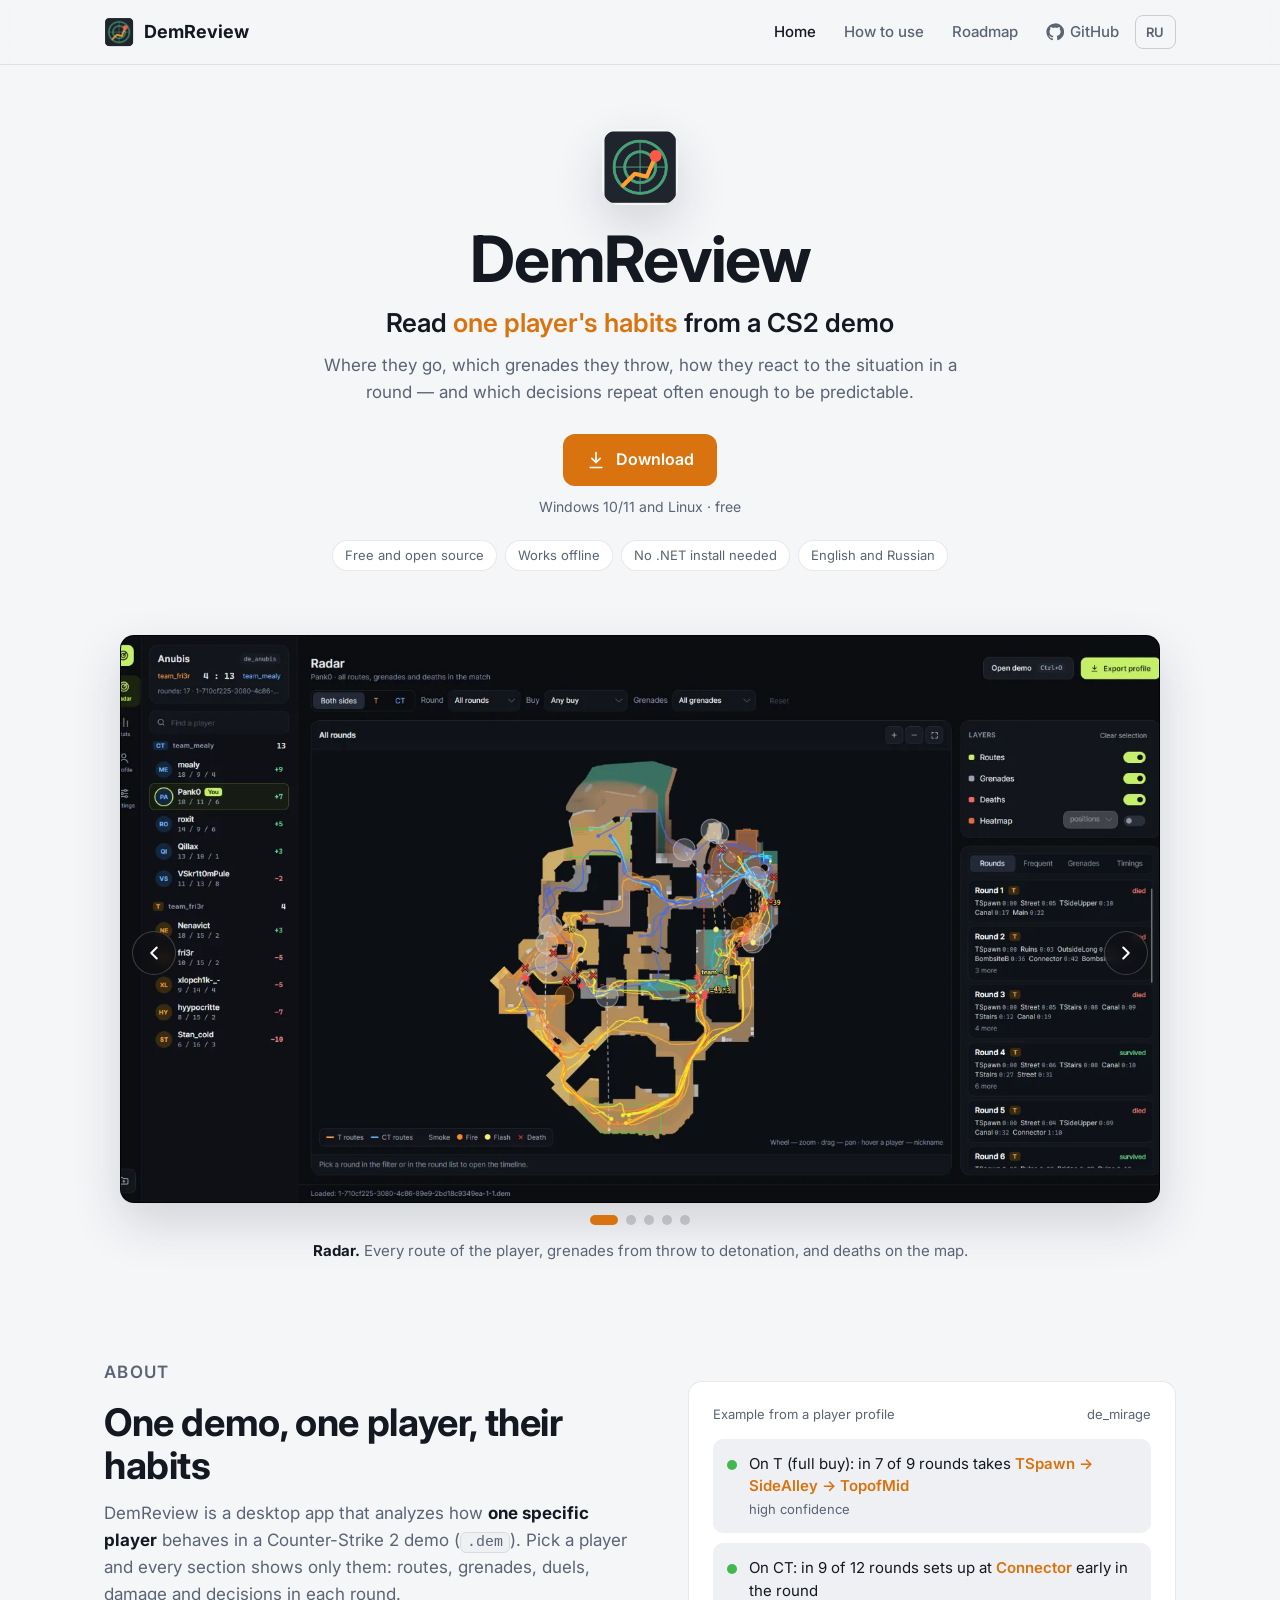
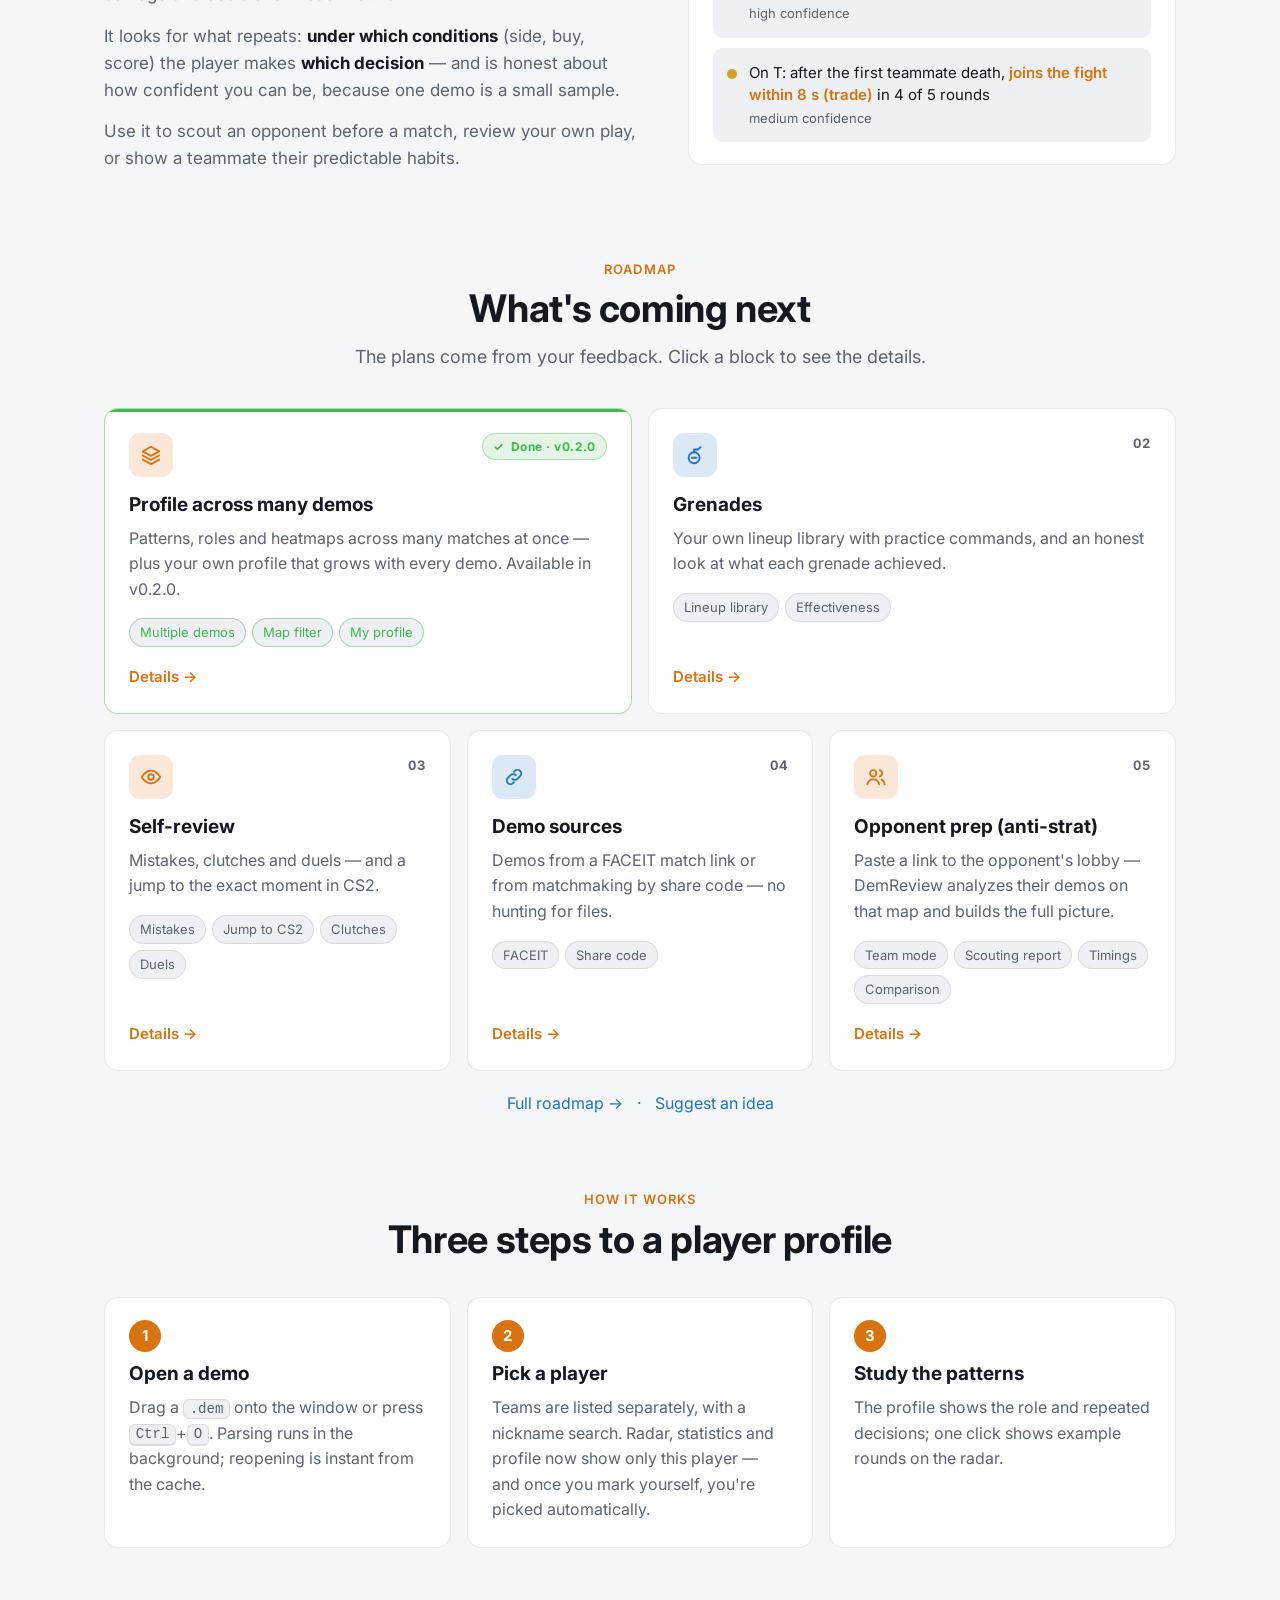
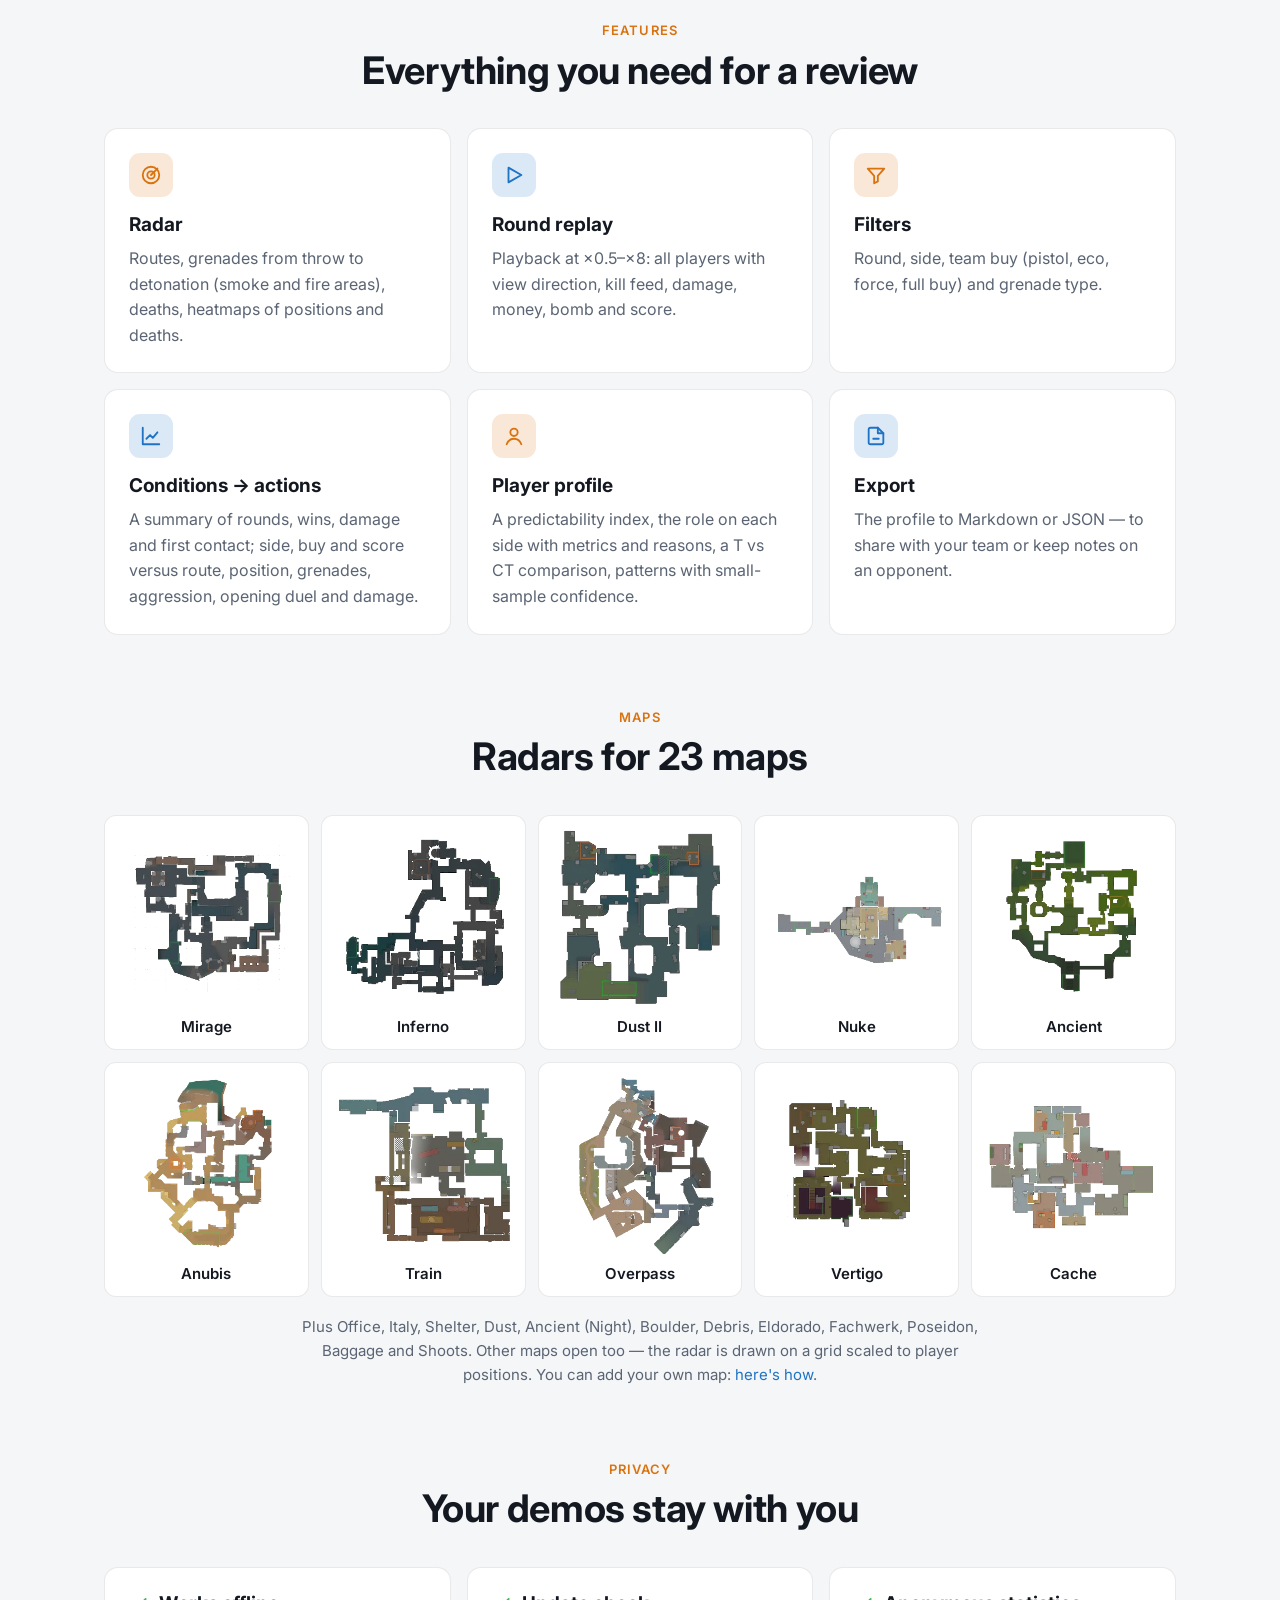
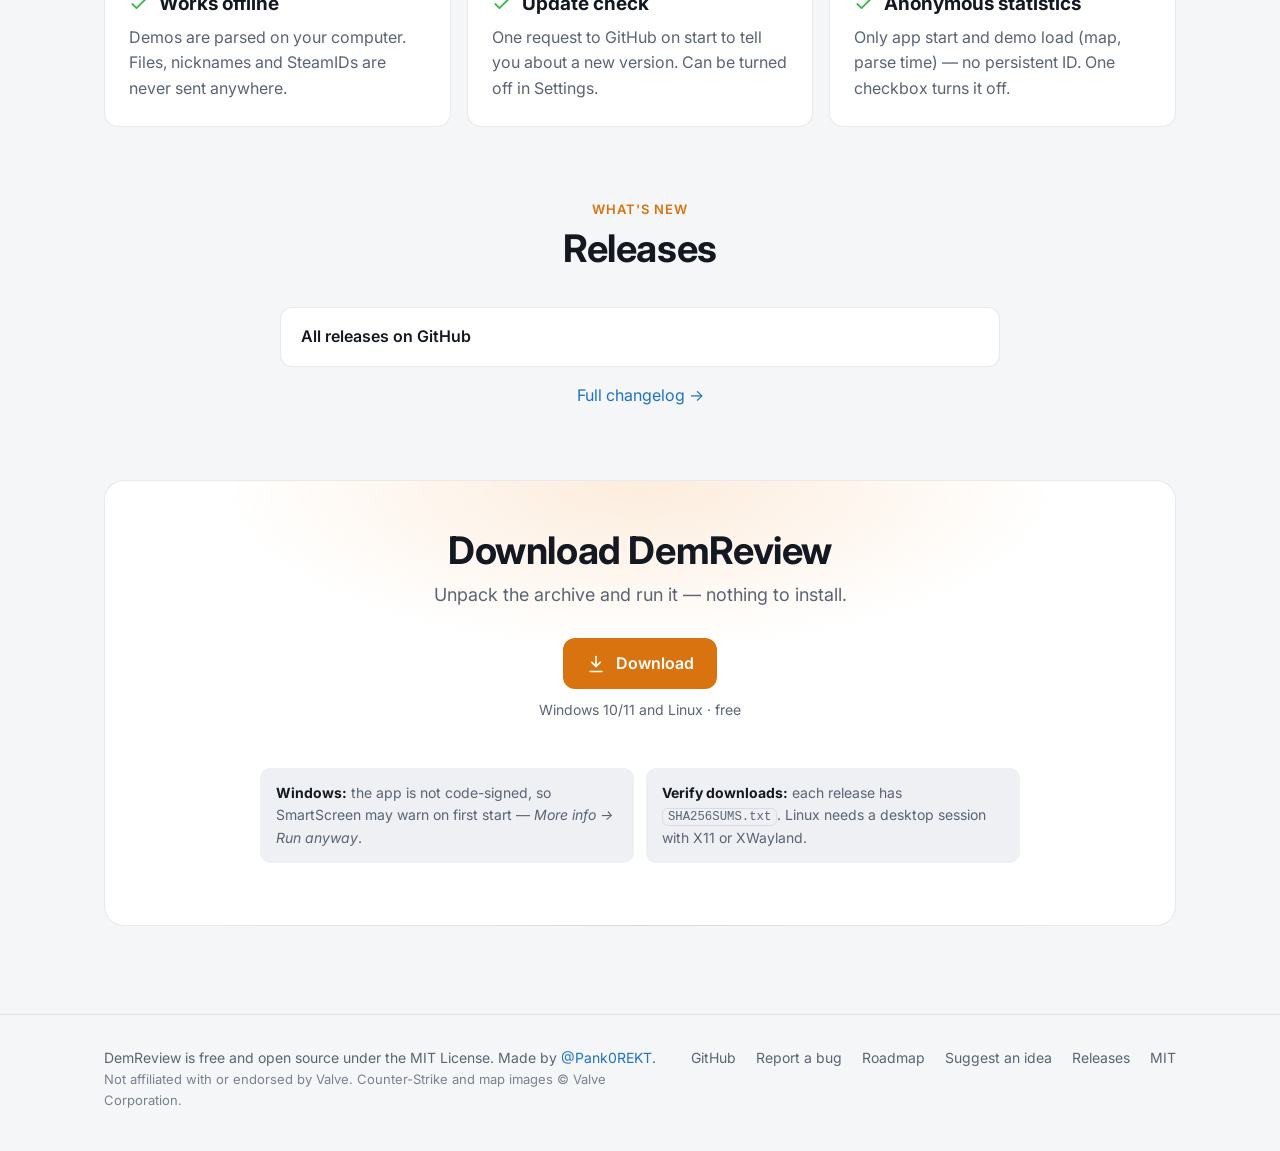
==== commit e7c2493b: "Сайт: первый пункт дорожной карты выполнен (v0.2.0)" ====
--- a/site/index.html
+++ b/site/index.html
@@ -191,13 +191,13 @@
         </div>
         <ul class="roadmap-grid">
           <li>
-            <a class="card roadmap-card" href="roadmap.html#profile">
+            <a class="card roadmap-card is-done" href="roadmap.html#profile">
               <span class="roadmap-card-top">
                 <span class="feature-icon"><svg viewBox="0 0 24 24" fill="none" stroke="currentColor" stroke-width="2" stroke-linecap="round" stroke-linejoin="round" aria-hidden="true"><path d="m12 3 9 5-9 5-9-5 9-5Z"/><path d="m3 12.5 9 5 9-5"/><path d="m3 17 9 5 9-5"/></svg></span>
-                <span class="roadmap-num">01</span>
+                <span class="status-done"><span data-lang="ru">Готово · v0.2.0</span><span data-lang="en">Done · v0.2.0</span></span>
               </span>
               <h3><span data-lang="ru">Профиль по многим демкам</span><span data-lang="en">Profile across many demos</span></h3>
-              <p><span data-lang="ru">Паттерны, роли и тепловые карты по 3–10 матчам сразу — и ваш личный профиль, который растёт с каждой демкой.</span><span data-lang="en">Patterns, roles and heatmaps across 3–10 matches at once — plus your own profile that grows with every demo.</span></p>
+              <p><span data-lang="ru">Паттерны, роли и тепловые карты сразу по многим матчам — и ваш личный профиль, который растёт с каждой демкой. Уже в v0.2.0.</span><span data-lang="en">Patterns, roles and heatmaps across many matches at once — plus your own profile that grows with every demo. Available in v0.2.0.</span></p>
               <ul class="roadmap-tags">
                 <li><span data-lang="ru">Несколько демок</span><span data-lang="en">Multiple demos</span></li>
                 <li><span data-lang="ru">Фильтр по карте</span><span data-lang="en">Map filter</span></li>
--- a/site/assets/style.css
+++ b/site/assets/style.css
@@ -264,6 +264,19 @@
 }
 .roadmap-more { margin-top: auto; color: var(--accent); font-weight: 600; font-size: 15px; }
 .roadmap-footer { text-align: center; margin: 20px 0 0; }
+
+/* Выполненные пункты дорожной карты */
+.status-done {
+  display: inline-flex; align-items: center; gap: 6px; white-space: nowrap;
+  font-size: 12px; font-weight: 700; letter-spacing: 0.04em; color: var(--good);
+  padding: 3px 10px; border-radius: 999px;
+  background: color-mix(in srgb, var(--good) 14%, transparent);
+  border: 1px solid color-mix(in srgb, var(--good) 35%, transparent);
+}
+.status-done::before { content: "✓"; }
+.roadmap-card.is-done { border-color: color-mix(in srgb, var(--good) 35%, var(--border)); }
+.roadmap-card.is-done::before { background: var(--good); opacity: 1; }
+.roadmap-card.is-done .roadmap-tags li { color: var(--good); border-color: color-mix(in srgb, var(--good) 30%, var(--border)); }
 .roadmap-footer .sep { color: var(--muted); margin: 0 10px; }
 
 /* Как это работает */
@@ -434,6 +447,10 @@
 }
 .roadmap-item h3 { font-size: 17px; display: flex; gap: 10px; align-items: baseline; }
 .roadmap-item h3::before { content: counter(item); color: var(--accent); font-size: 14px; font-weight: 700; }
+.roadmap-block.is-done { border-color: color-mix(in srgb, var(--good) 40%, var(--border)); }
+.roadmap-block.is-done .roadmap-num { display: flex; flex-wrap: wrap; align-items: center; gap: 10px; }
+.roadmap-block.is-done .roadmap-item h3::before { content: "✓"; color: var(--good); }
+.roadmap-item .how { margin-top: 8px; color: var(--text); }
 .roadmap-item p, .roadmap-item li { color: var(--muted); font-size: 15px; }
 .roadmap-item p { margin: 0; }
 .roadmap-item ul { margin: 8px 0 0; padding-left: 20px; }
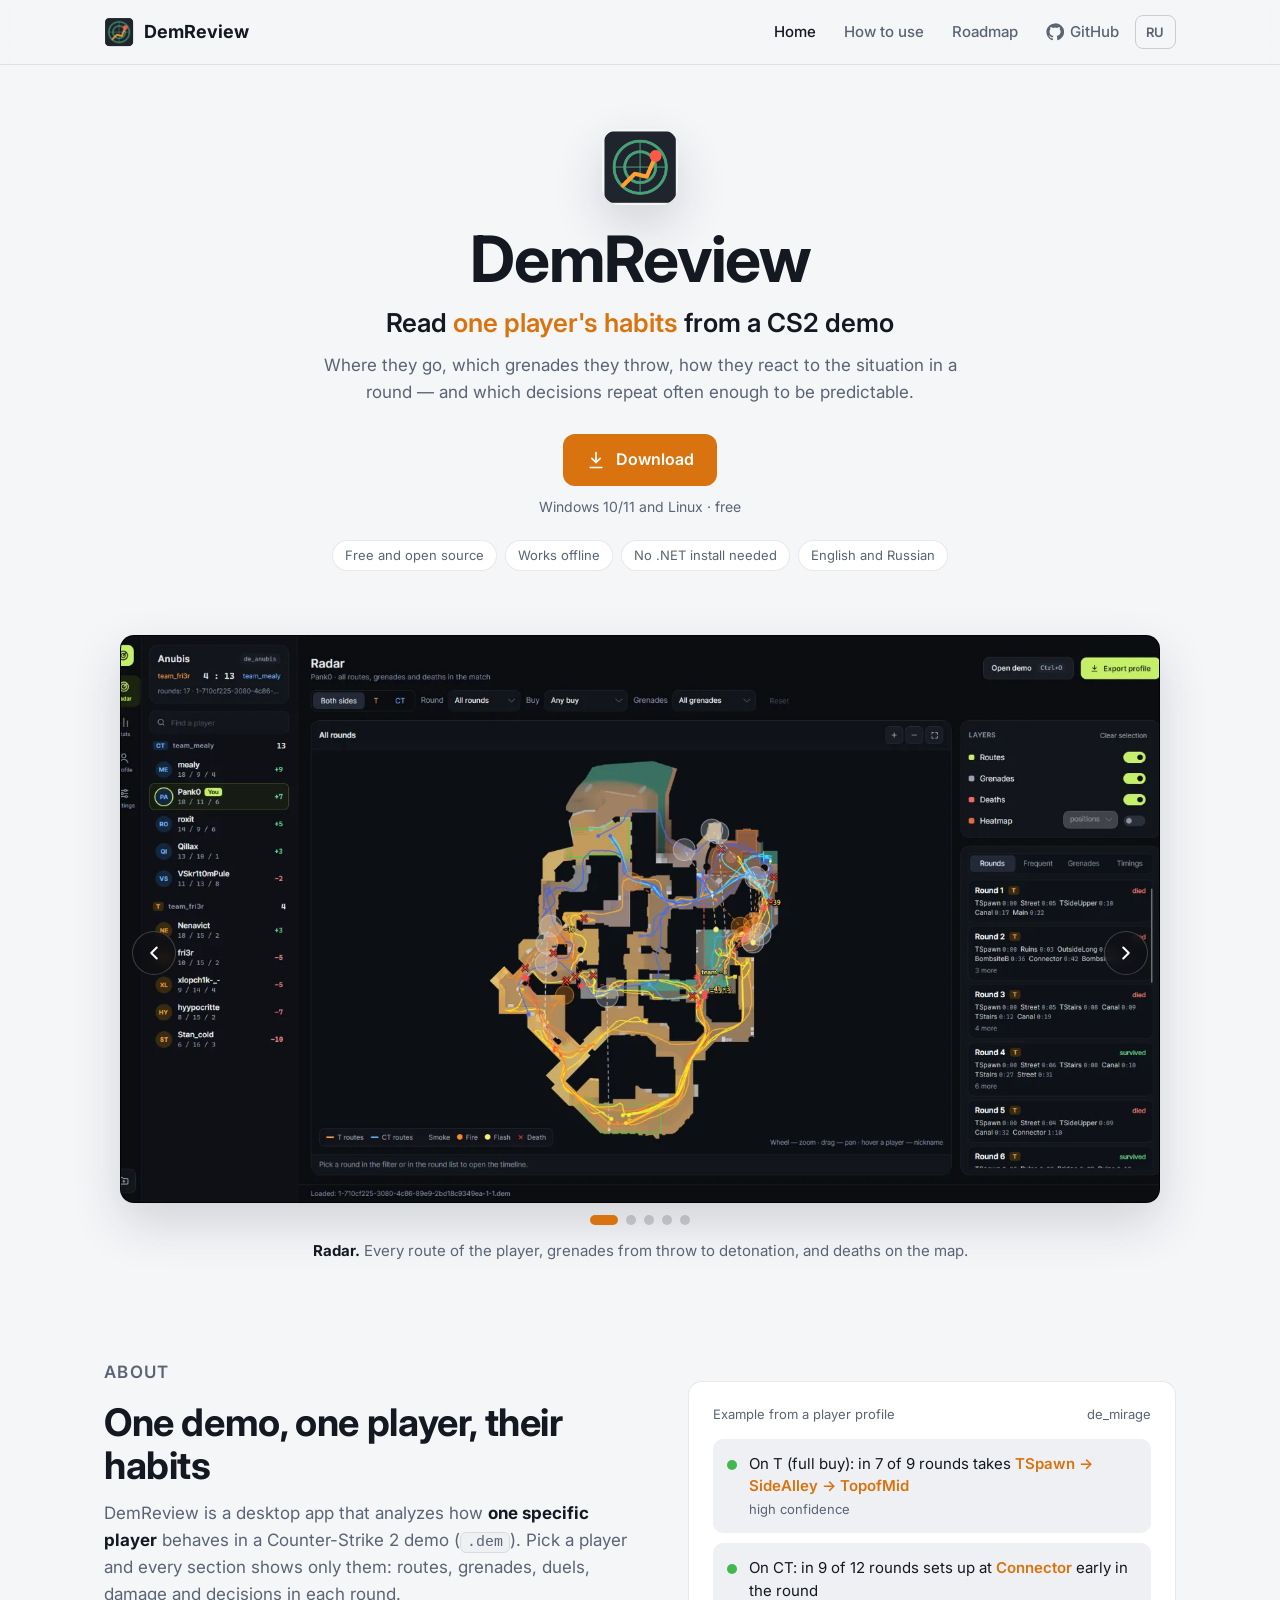
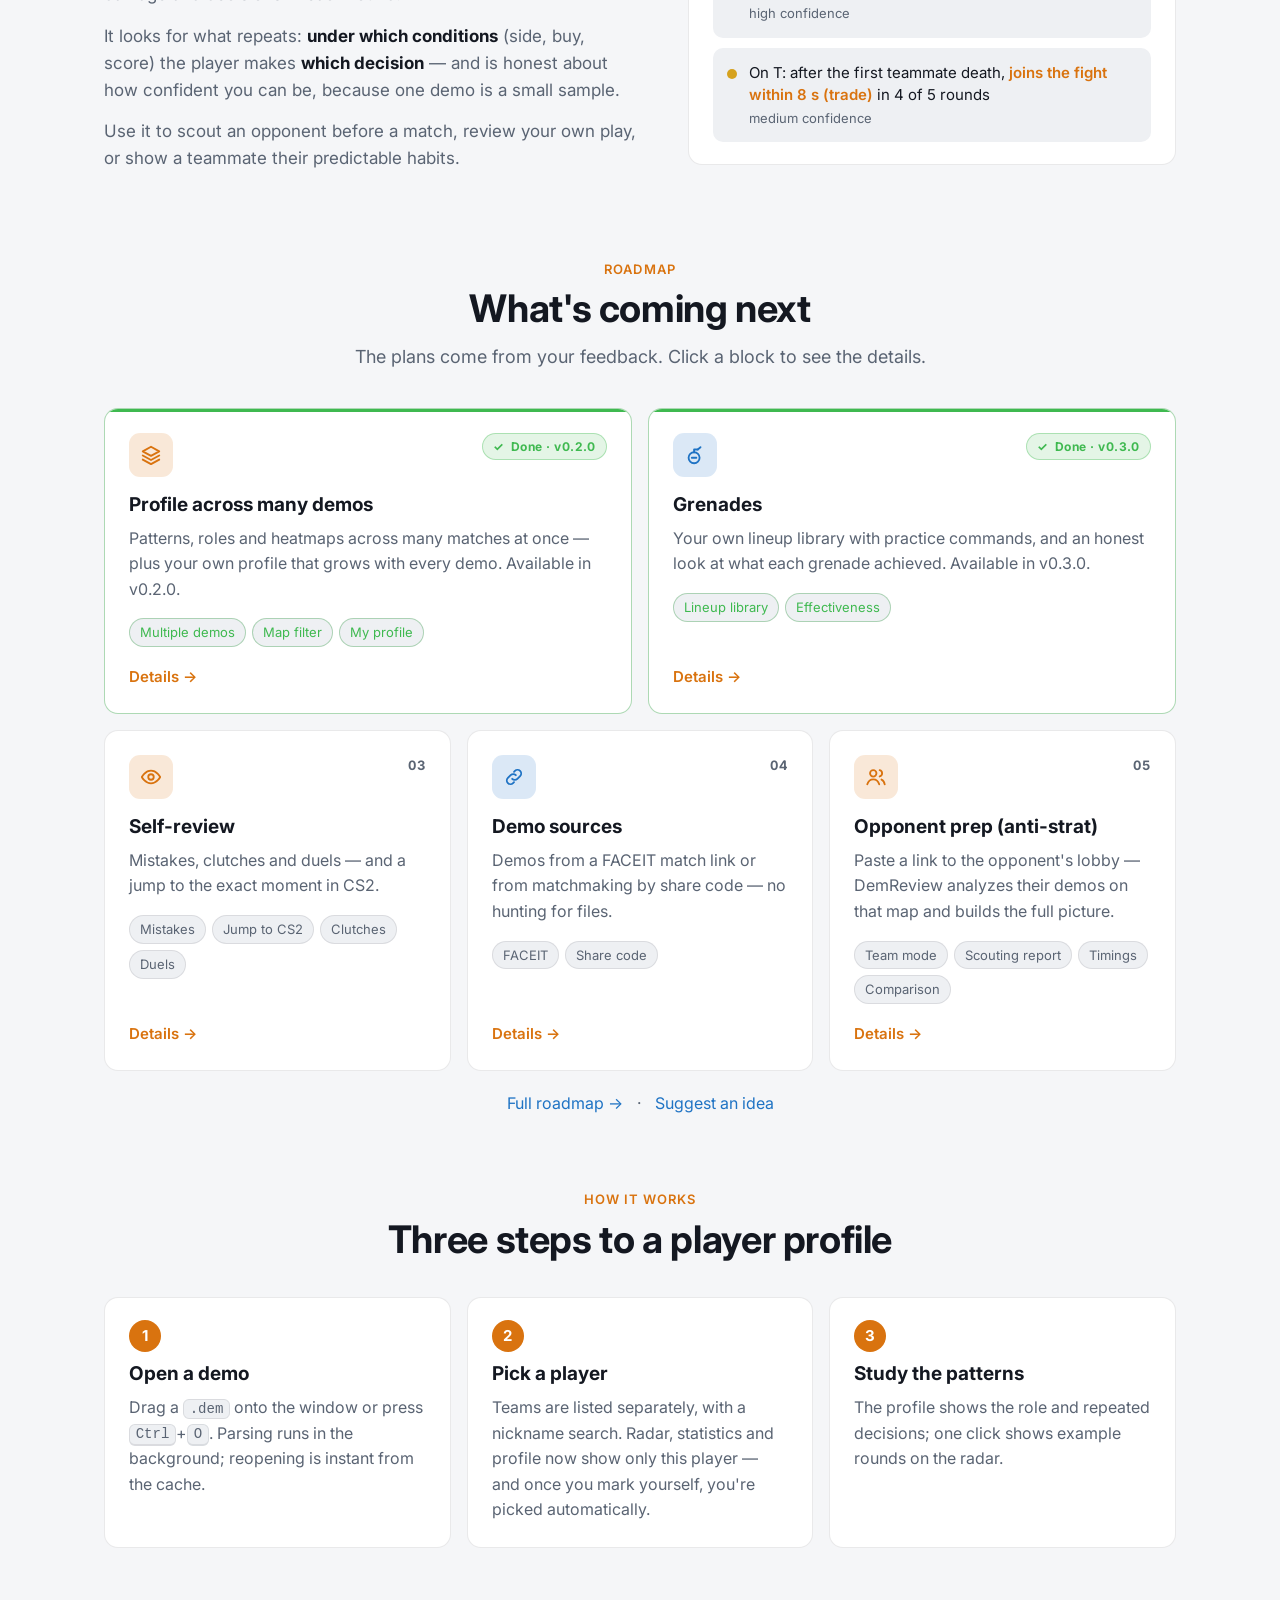
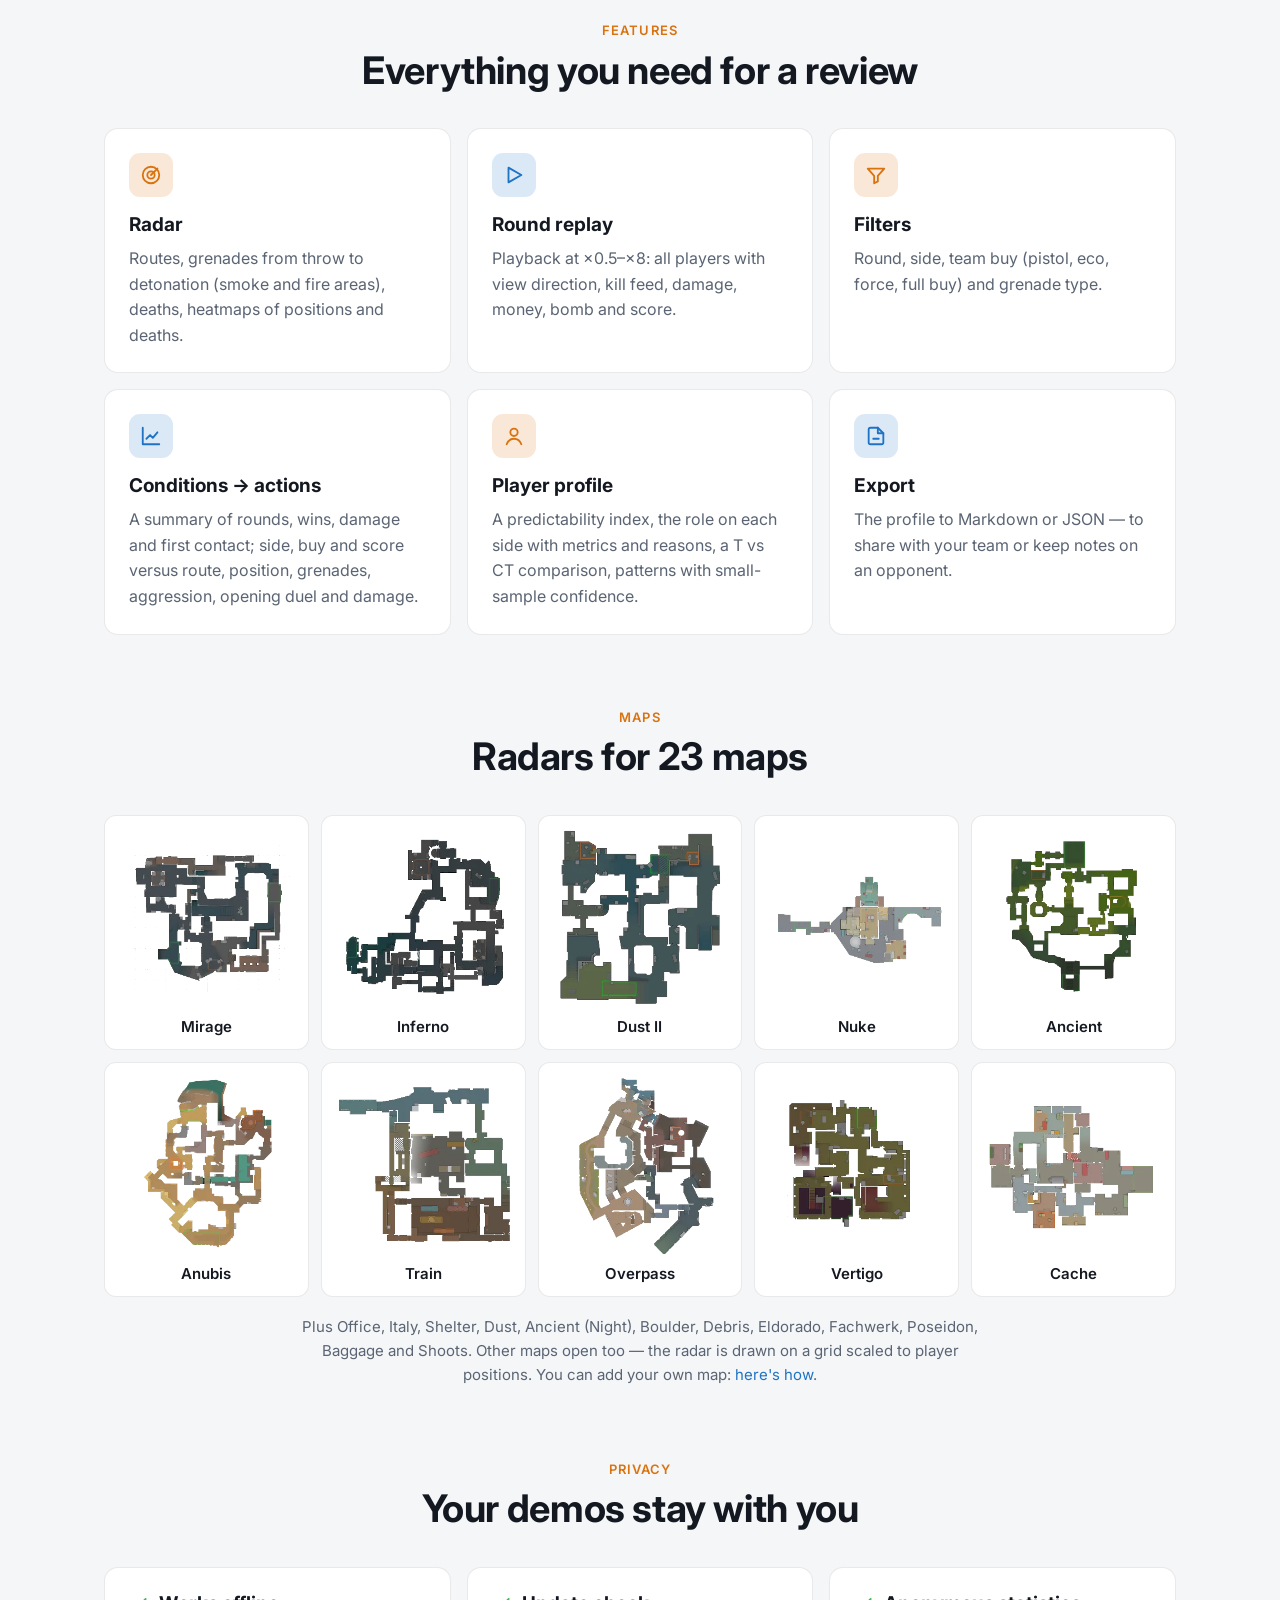
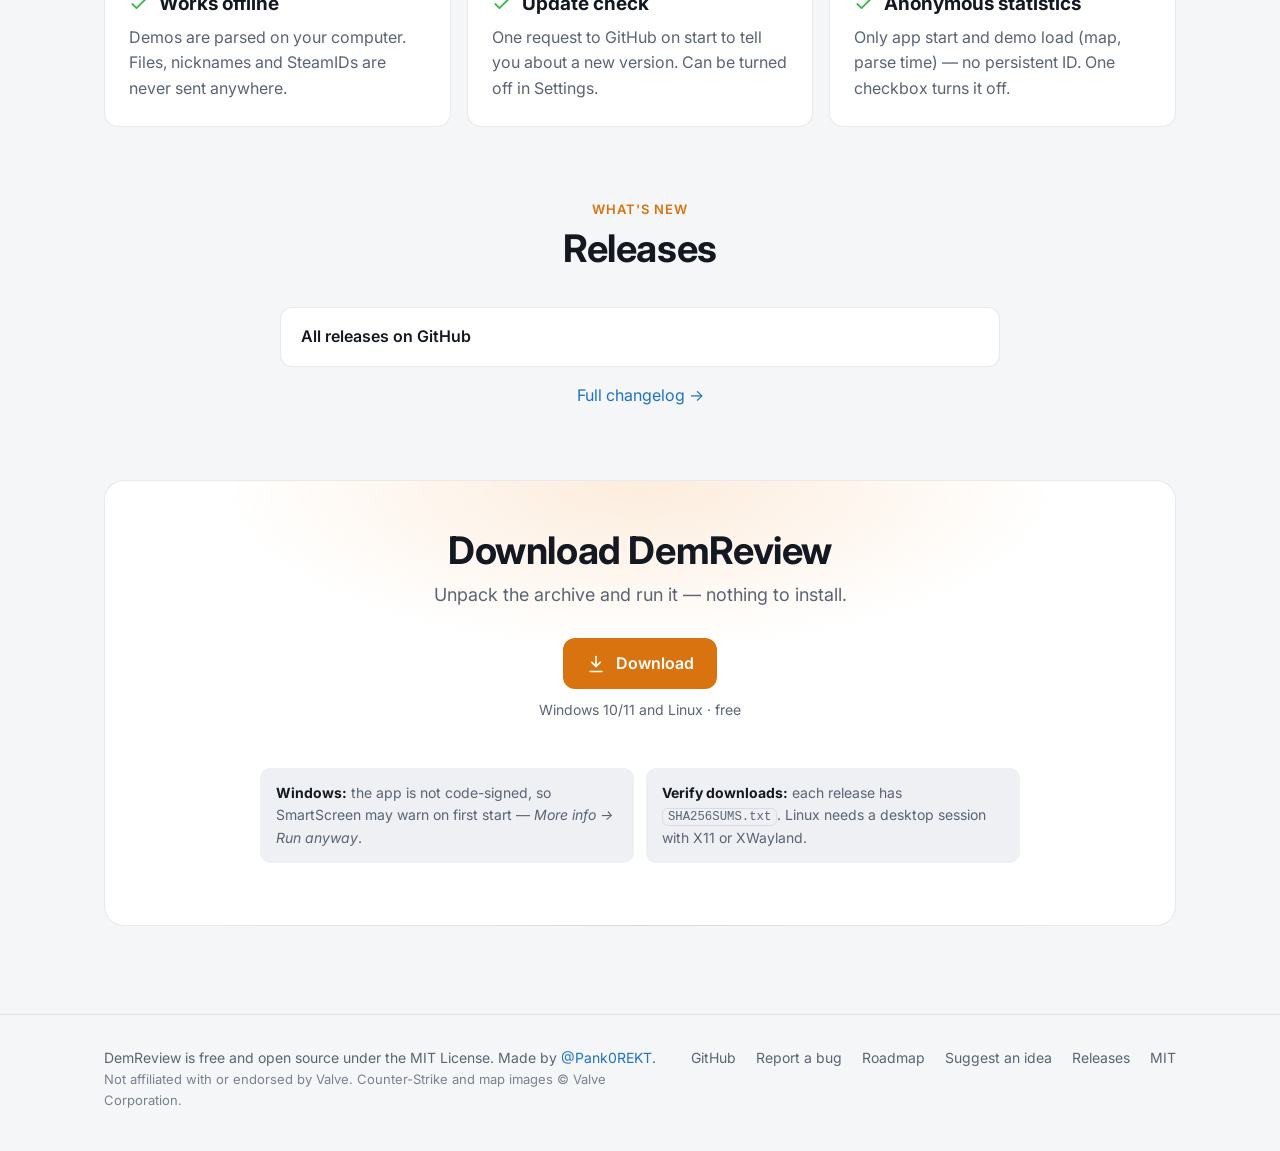
==== commit 31f3fbc1: "Сайт и README: второй пункт дорожной карты выполнен (v0.3.0), раздел «Гранаты» и библиотека раскидок" ====
--- a/site/index.html
+++ b/site/index.html
@@ -207,13 +207,13 @@
             </a>
           </li>
           <li>
-            <a class="card roadmap-card" href="roadmap.html#grenades">
+            <a class="card roadmap-card is-done" href="roadmap.html#grenades">
               <span class="roadmap-card-top">
                 <span class="feature-icon ct"><svg viewBox="0 0 24 24" fill="none" stroke="currentColor" stroke-width="2" stroke-linecap="round" stroke-linejoin="round" aria-hidden="true"><circle cx="11" cy="15" r="6"/><path d="M11 9V6h4"/><path d="m15 6 3-2.5"/><path d="M8.5 15h5"/></svg></span>
-                <span class="roadmap-num">02</span>
+                <span class="status-done"><span data-lang="ru">Готово · v0.3.0</span><span data-lang="en">Done · v0.3.0</span></span>
               </span>
               <h3><span data-lang="ru">Гранаты</span><span data-lang="en">Grenades</span></h3>
-              <p><span data-lang="ru">Своя библиотека раскидок с командами для тренировки и честная оценка пользы каждой гранаты.</span><span data-lang="en">Your own lineup library with practice commands, and an honest look at what each grenade achieved.</span></p>
+              <p><span data-lang="ru">Своя библиотека раскидок с командами для тренировки и честная оценка пользы каждой гранаты. Уже в v0.3.0.</span><span data-lang="en">Your own lineup library with practice commands, and an honest look at what each grenade achieved. Available in v0.3.0.</span></p>
               <ul class="roadmap-tags">
                 <li><span data-lang="ru">Библиотека раскидок</span><span data-lang="en">Lineup library</span></li>
                 <li><span data-lang="ru">Эффективность</span><span data-lang="en">Effectiveness</span></li>
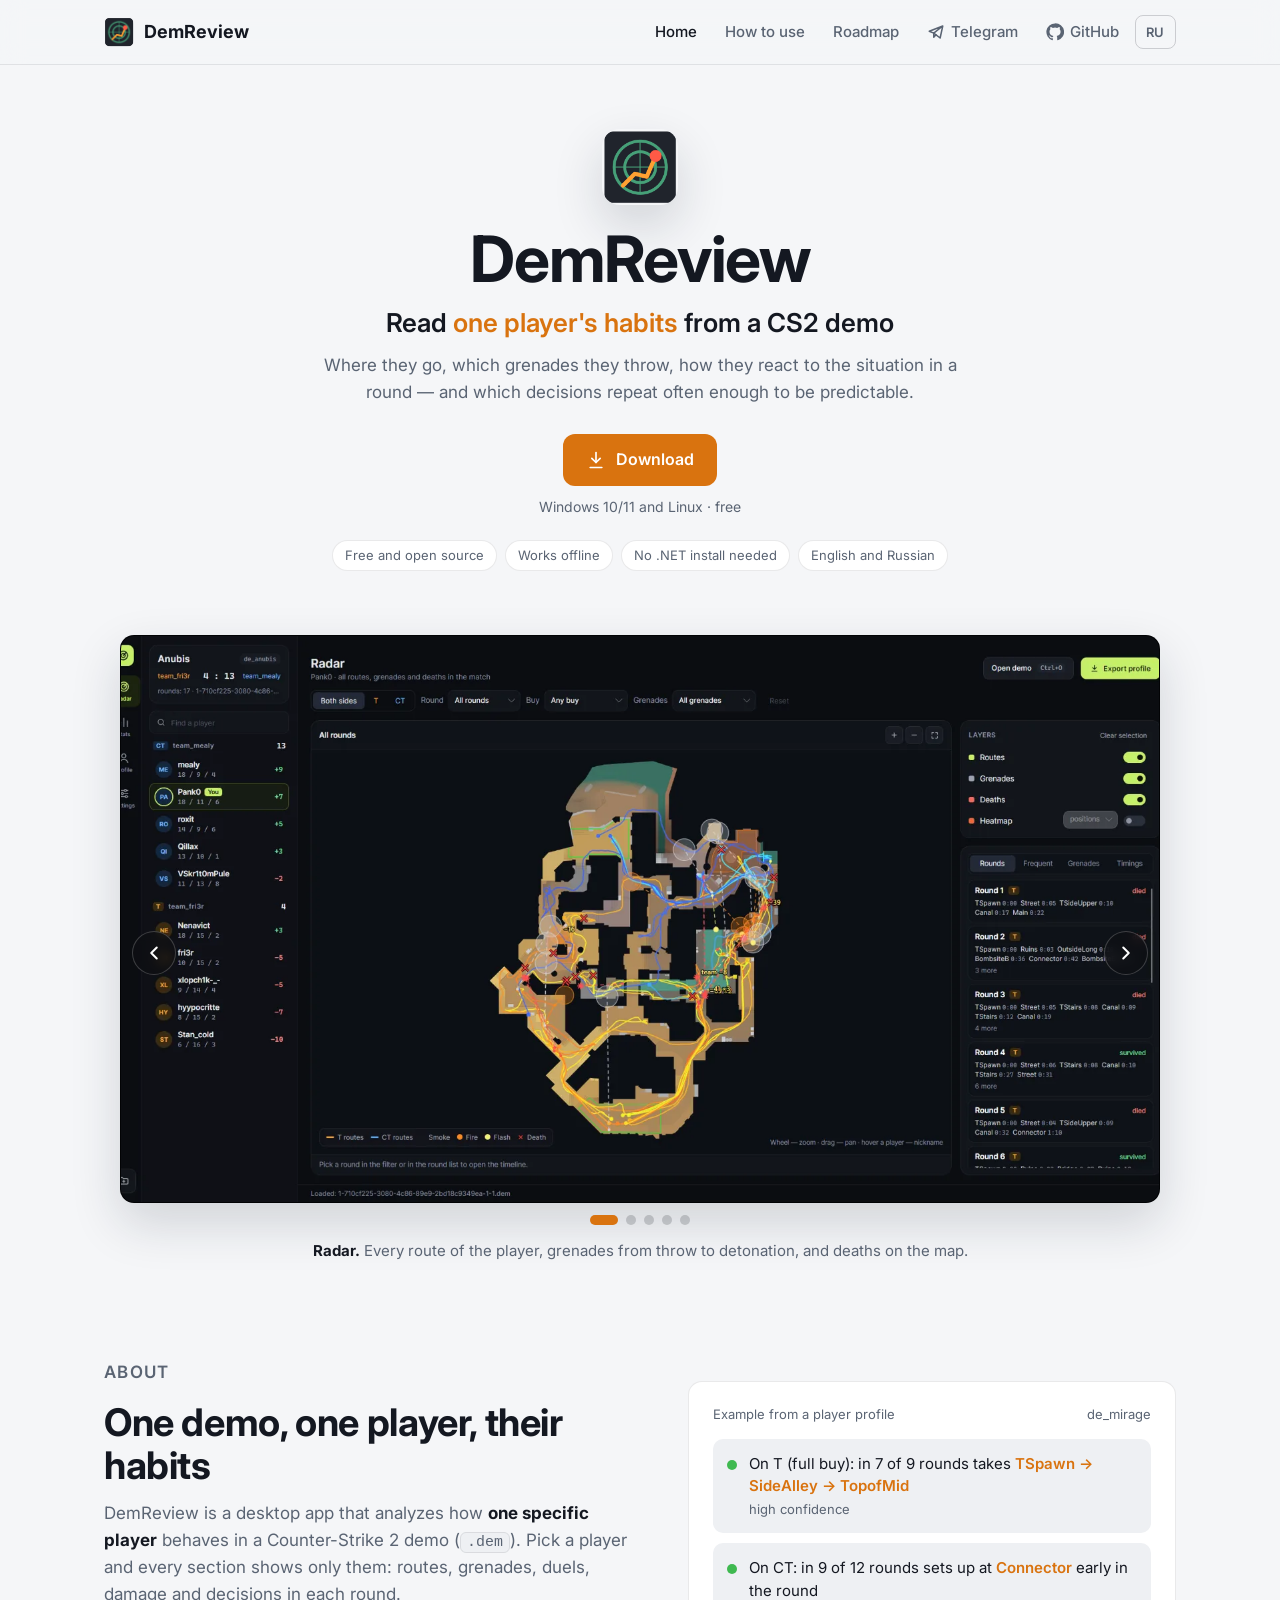
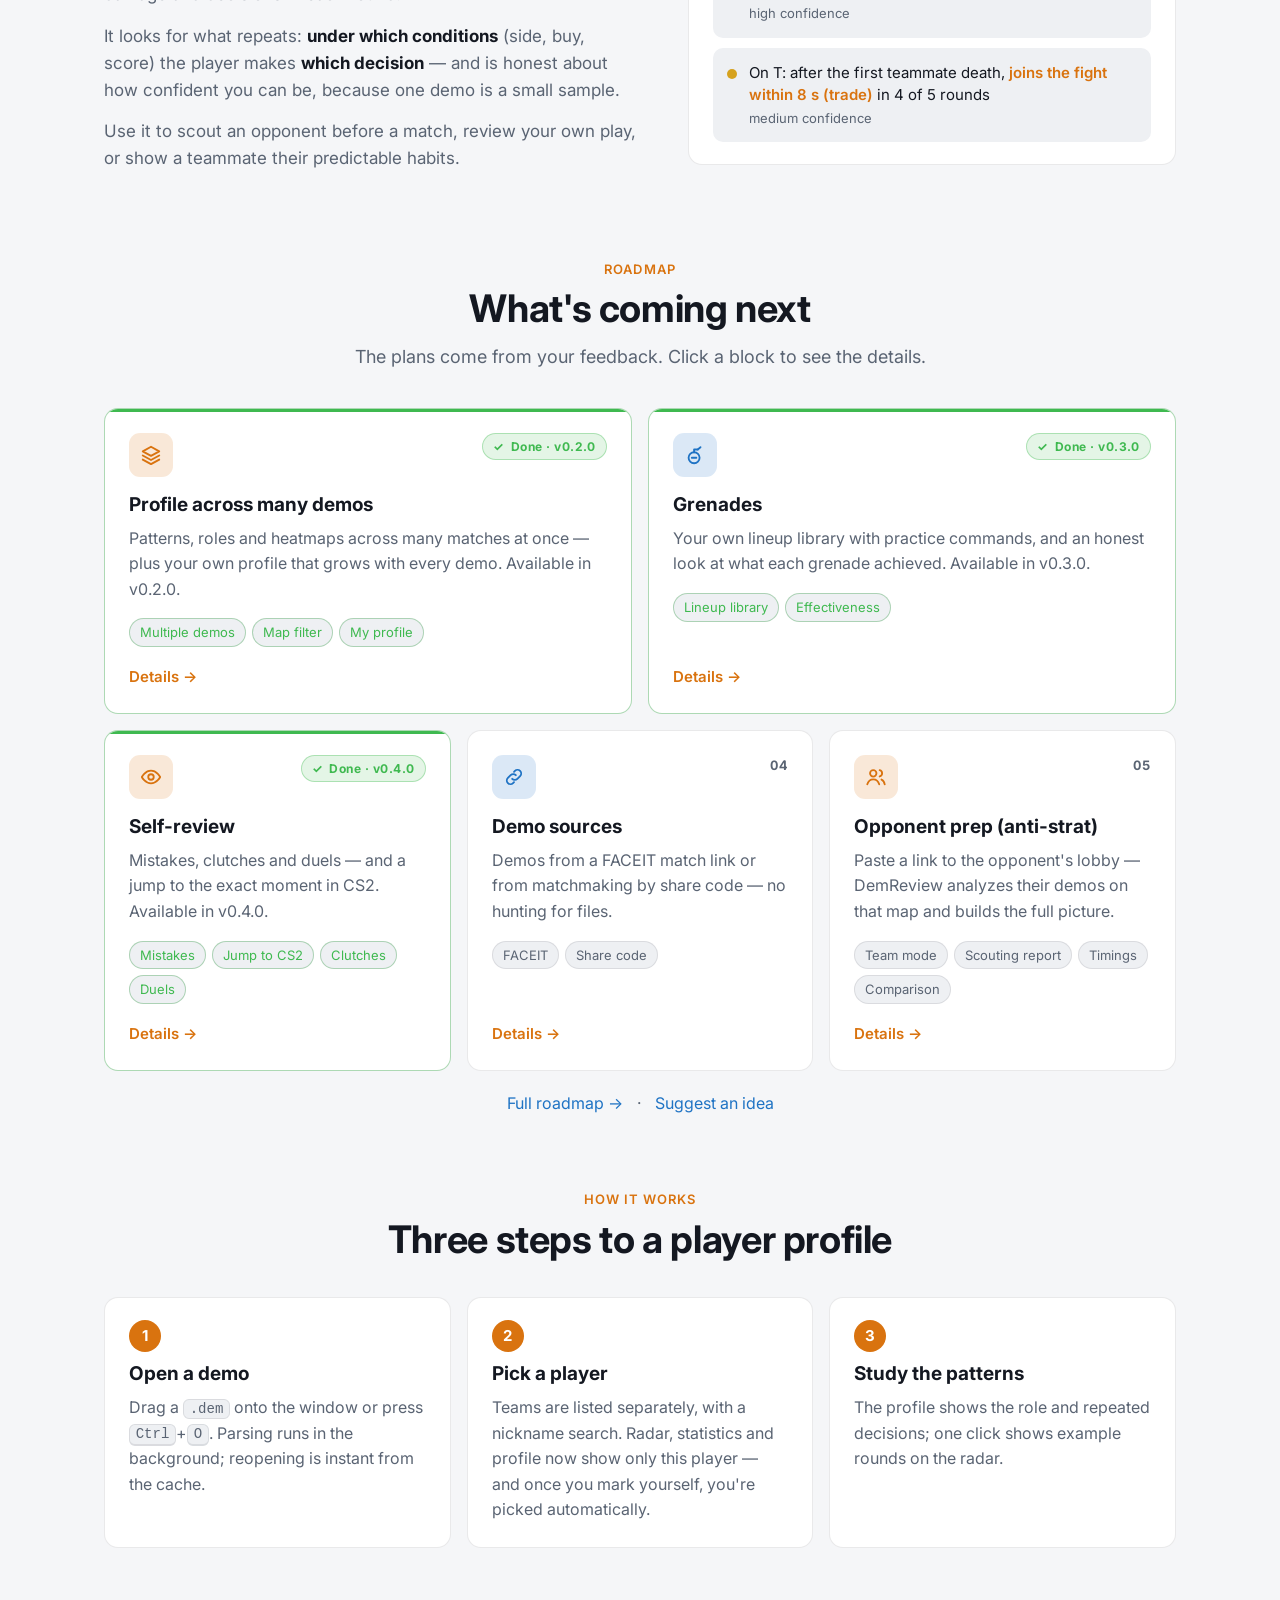
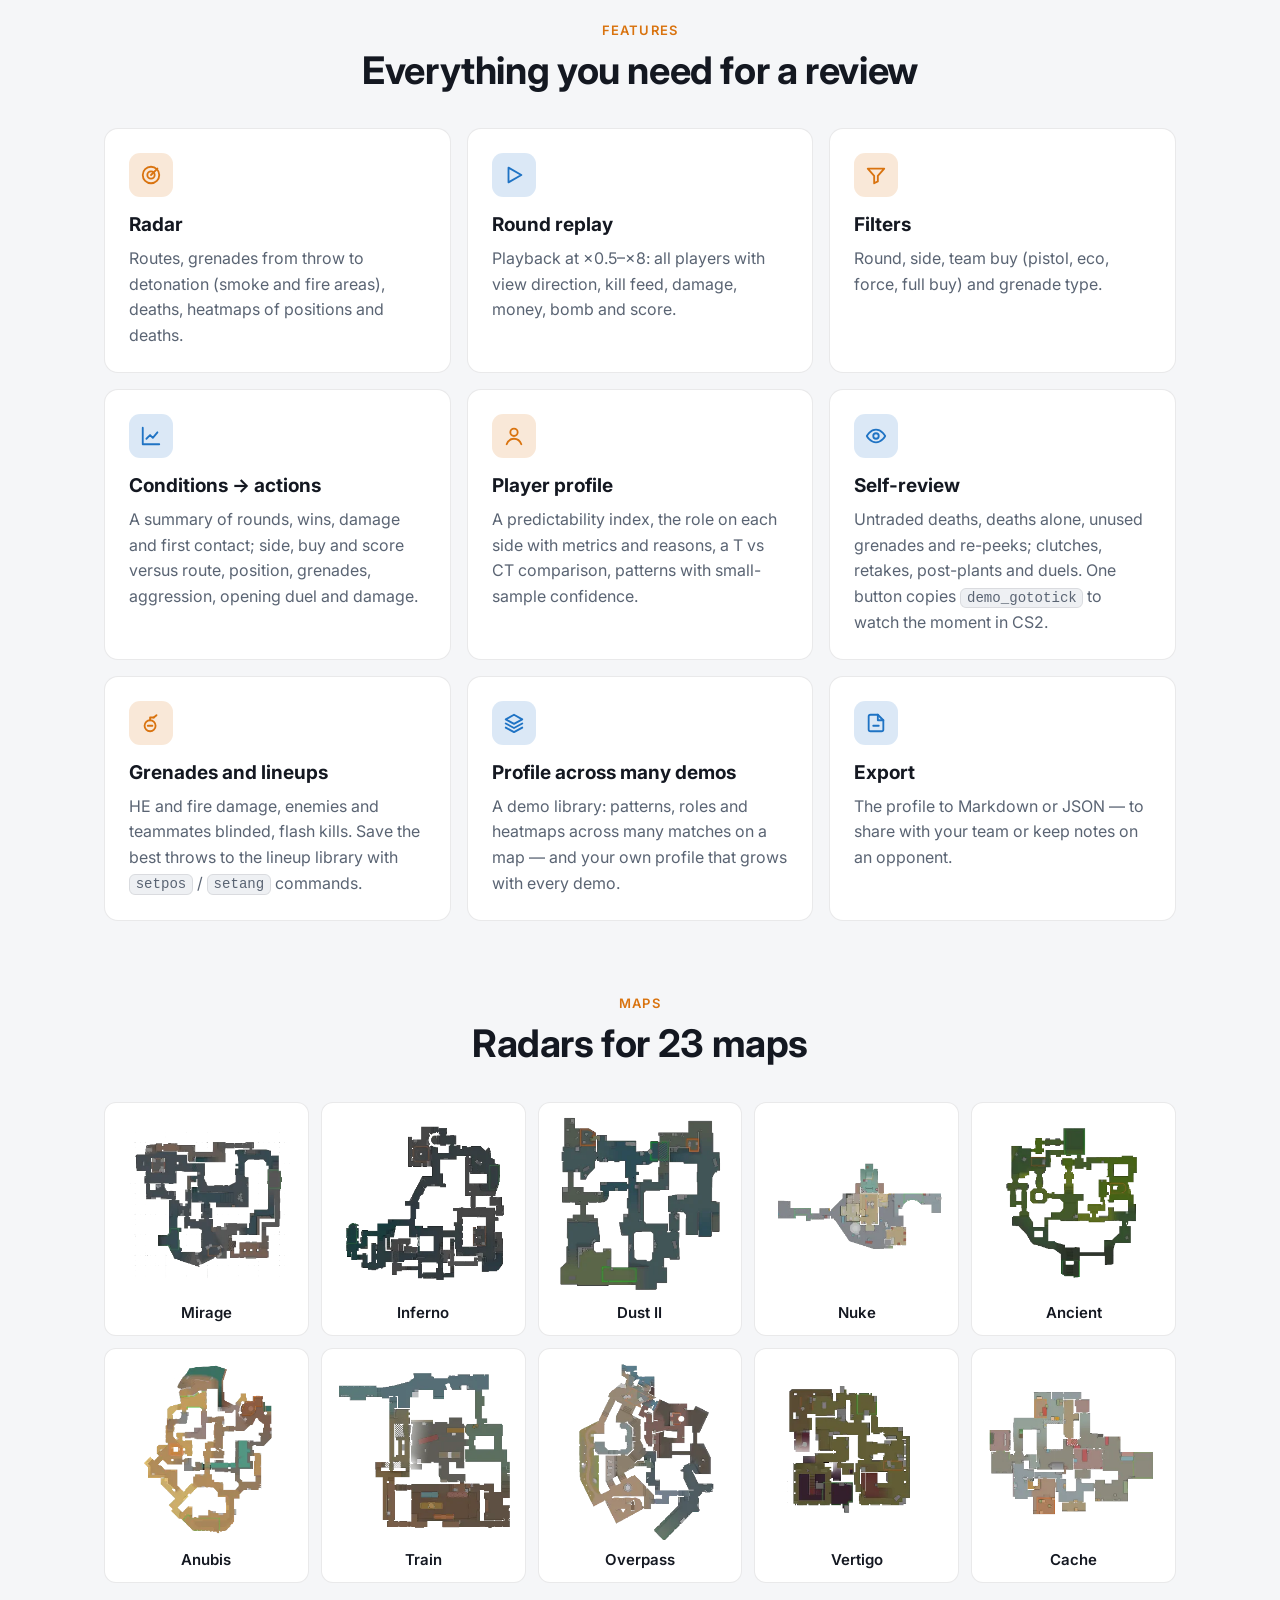
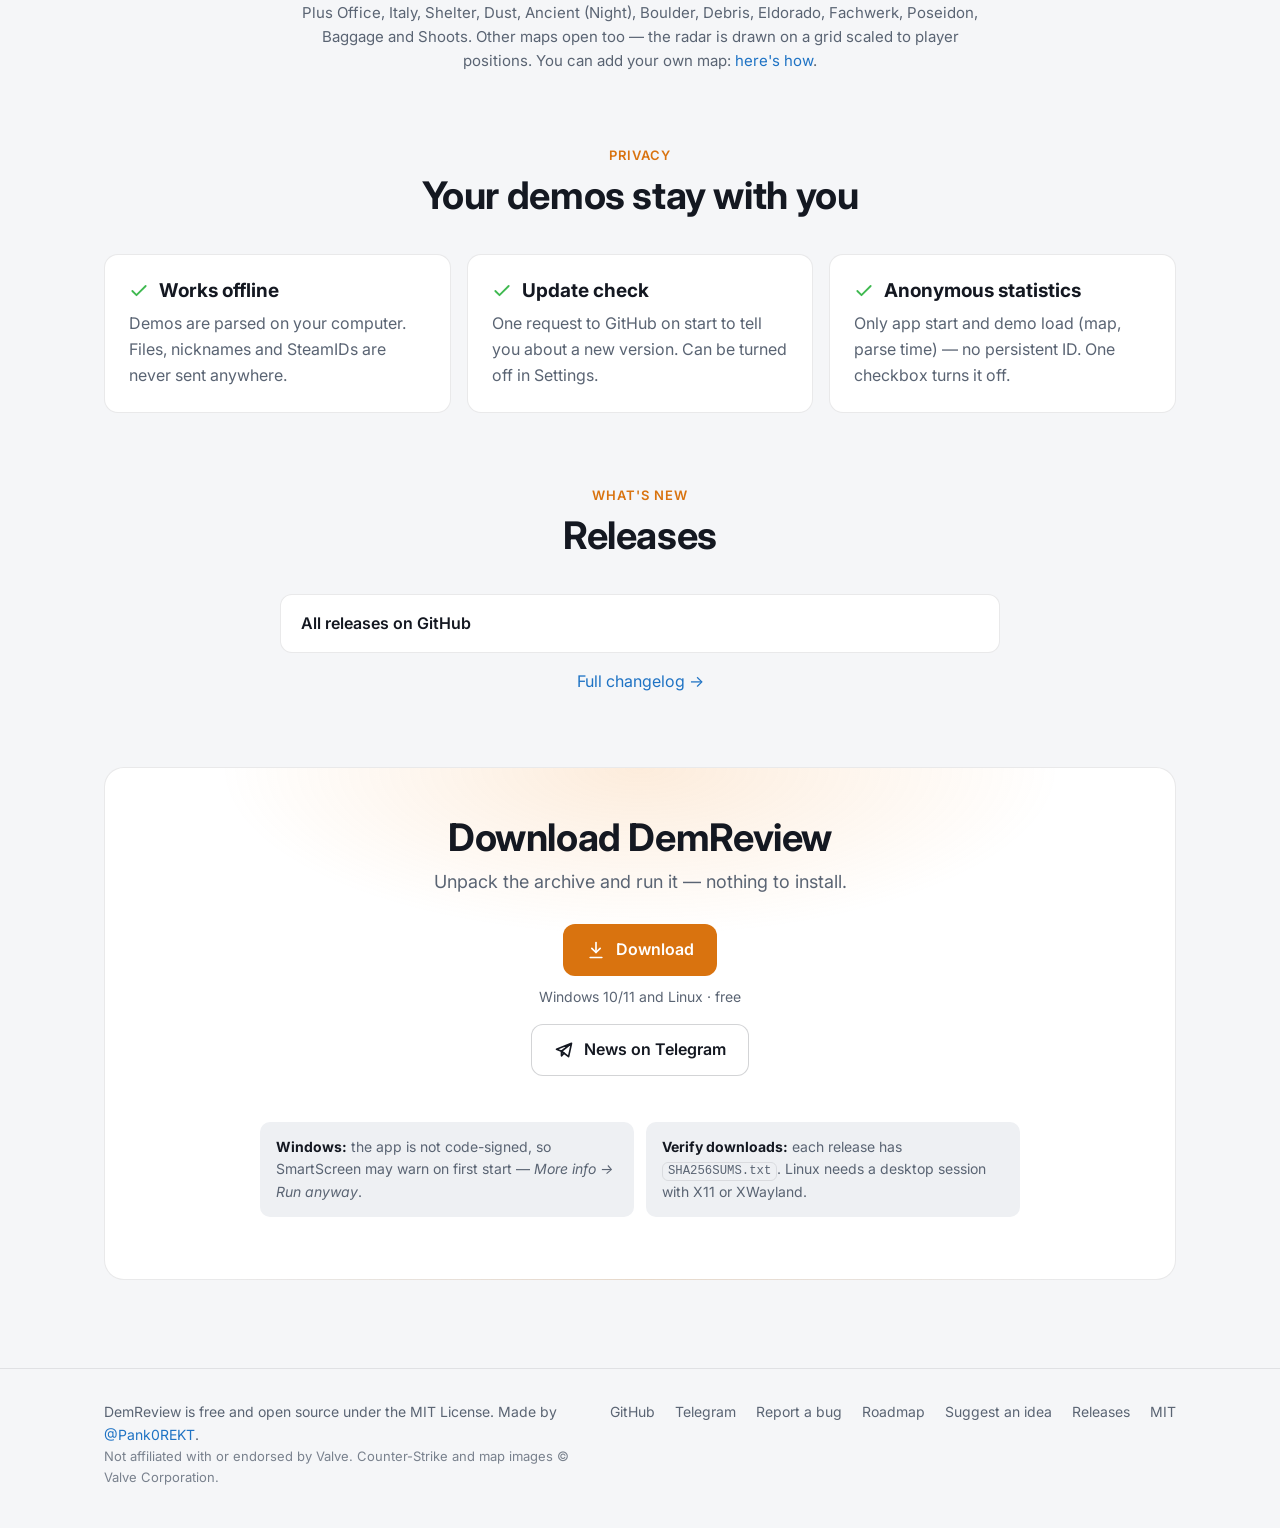
==== commit f56b16fe: "Сайт и README: третий пункт дорожной карты выполнен (v0.4.0), разбор игры и Telegram-канал - README:" ====
--- a/site/index.html
+++ b/site/index.html
@@ -41,6 +41,10 @@
         <a class="nav-home" href="./" aria-current="page"><span data-lang="ru">Главная</span><span data-lang="en">Home</span></a>
         <a href="usage.html"><span data-lang="ru"><span class="nav-long">Как пользоваться</span><span class="nav-short">Гайд</span></span><span data-lang="en"><span class="nav-long">How to use</span><span class="nav-short">Guide</span></span></a>
         <a href="roadmap.html"><span data-lang="ru">Планы</span><span data-lang="en">Roadmap</span></a>
+        <a class="nav-telegram" href="https://t.me/demreview">
+          <svg viewBox="0 0 24 24" fill="none" stroke="currentColor" stroke-width="2" stroke-linecap="round" stroke-linejoin="round" aria-hidden="true"><path d="M21 4 3 11l6 2.5L21 4l-3.5 16L9 13.5"/><path d="M9 13.5V19l3-3.2"/></svg>
+          <span>Telegram</span>
+        </a>
         <a class="nav-github" href="https://github.com/Pank0REKT/demreview-cs2">
           <svg viewBox="0 0 24 24" fill="currentColor" aria-hidden="true"><path d="M12 .5a11.5 11.5 0 0 0-3.64 22.41c.58.1.79-.25.79-.56v-2c-3.2.7-3.88-1.37-3.88-1.37-.52-1.33-1.28-1.69-1.28-1.69-1.05-.72.08-.7.08-.7 1.16.08 1.77 1.19 1.77 1.19 1.03 1.77 2.7 1.26 3.36.96.1-.75.4-1.26.73-1.55-2.55-.29-5.24-1.28-5.24-5.69 0-1.26.45-2.29 1.19-3.1-.12-.29-.52-1.46.11-3.05 0 0 .97-.31 3.17 1.18a11 11 0 0 1 5.78 0c2.2-1.49 3.17-1.18 3.17-1.18.63 1.59.23 2.76.11 3.05.74.81 1.19 1.84 1.19 3.1 0 4.42-2.7 5.39-5.26 5.68.41.36.78 1.06.78 2.14v3.17c0 .31.21.67.8.56A11.5 11.5 0 0 0 12 .5Z"/></svg>
           <span>GitHub</span>
@@ -222,13 +226,13 @@
             </a>
           </li>
           <li>
-            <a class="card roadmap-card" href="roadmap.html#self-review">
+            <a class="card roadmap-card is-done" href="roadmap.html#self-review">
               <span class="roadmap-card-top">
                 <span class="feature-icon"><svg viewBox="0 0 24 24" fill="none" stroke="currentColor" stroke-width="2" stroke-linecap="round" stroke-linejoin="round" aria-hidden="true"><path d="M2 12s3.5-7 10-7 10 7 10 7-3.5 7-10 7S2 12 2 12Z"/><circle cx="12" cy="12" r="3"/></svg></span>
-                <span class="roadmap-num">03</span>
+                <span class="status-done"><span data-lang="ru">Готово · v0.4.0</span><span data-lang="en">Done · v0.4.0</span></span>
               </span>
               <h3><span data-lang="ru">Разбор своей игры</span><span data-lang="en">Self-review</span></h3>
-              <p><span data-lang="ru">Ошибки, клатчи и дуэли — и переход к нужному моменту прямо в CS2.</span><span data-lang="en">Mistakes, clutches and duels — and a jump to the exact moment in CS2.</span></p>
+              <p><span data-lang="ru">Ошибки, клатчи и дуэли — и переход к нужному моменту прямо в CS2. Уже в v0.4.0.</span><span data-lang="en">Mistakes, clutches and duels — and a jump to the exact moment in CS2. Available in v0.4.0.</span></p>
               <ul class="roadmap-tags">
                 <li><span data-lang="ru">Ошибки</span><span data-lang="en">Mistakes</span></li>
                 <li><span data-lang="ru">Момент в CS2</span><span data-lang="en">Jump to CS2</span></li>
@@ -335,6 +339,21 @@
             <div class="feature-icon"><svg viewBox="0 0 24 24" fill="none" stroke="currentColor" stroke-width="2" stroke-linecap="round" stroke-linejoin="round" aria-hidden="true"><circle cx="12" cy="8" r="4"/><path d="M4 21c1.5-4 4.5-6 8-6s6.5 2 8 6"/></svg></div>
             <h3><span data-lang="ru">Профиль игрока</span><span data-lang="en">Player profile</span></h3>
             <p><span data-lang="ru">Индекс предсказуемости, роль на каждой стороне с метриками и обоснованием, сравнение T и CT, паттерны с уверенностью по малой выборке.</span><span data-lang="en">A predictability index, the role on each side with metrics and reasons, a T vs CT comparison, patterns with small-sample confidence.</span></p>
+          </div>
+          <div class="card">
+            <div class="feature-icon ct"><svg viewBox="0 0 24 24" fill="none" stroke="currentColor" stroke-width="2" stroke-linecap="round" stroke-linejoin="round" aria-hidden="true"><path d="M2 12s3.5-7 10-7 10 7 10 7-3.5 7-10 7S2 12 2 12Z"/><circle cx="12" cy="12" r="3"/></svg></div>
+            <h3><span data-lang="ru">Разбор игры</span><span data-lang="en">Self-review</span></h3>
+            <p><span data-lang="ru">Смерти без размена, в одиночку, с неброшенными гранатами и повторные пики; клатчи, ретейки, пост-плант и дуэли. Одна кнопка копирует <code>demo_gototick</code> — момент сразу в CS2.</span><span data-lang="en">Untraded deaths, deaths alone, unused grenades and re-peeks; clutches, retakes, post-plants and duels. One button copies <code>demo_gototick</code> to watch the moment in CS2.</span></p>
+          </div>
+          <div class="card">
+            <div class="feature-icon"><svg viewBox="0 0 24 24" fill="none" stroke="currentColor" stroke-width="2" stroke-linecap="round" stroke-linejoin="round" aria-hidden="true"><circle cx="11" cy="15" r="6"/><path d="M11 9V6h4"/><path d="m15 6 3-2.5"/><path d="M8.5 15h5"/></svg></div>
+            <h3><span data-lang="ru">Гранаты и раскидки</span><span data-lang="en">Grenades and lineups</span></h3>
+            <p><span data-lang="ru">Урон HE и огня, ослеплённые противники и свои, убийства ослеплённых. Лучшие броски — в библиотеку раскидок с командами <code>setpos</code> / <code>setang</code>.</span><span data-lang="en">HE and fire damage, enemies and teammates blinded, flash kills. Save the best throws to the lineup library with <code>setpos</code> / <code>setang</code> commands.</span></p>
+          </div>
+          <div class="card">
+            <div class="feature-icon ct"><svg viewBox="0 0 24 24" fill="none" stroke="currentColor" stroke-width="2" stroke-linecap="round" stroke-linejoin="round" aria-hidden="true"><path d="m12 3 9 5-9 5-9-5 9-5Z"/><path d="m3 12.5 9 5 9-5"/><path d="m3 17 9 5 9-5"/></svg></div>
+            <h3><span data-lang="ru">Профиль по многим демкам</span><span data-lang="en">Profile across many demos</span></h3>
+            <p><span data-lang="ru">Библиотека демок: паттерны, роли и тепловые карты сразу по многим матчам на карте — и ваш профиль, который растёт с каждой демкой.</span><span data-lang="en">A demo library: patterns, roles and heatmaps across many matches on a map — and your own profile that grows with every demo.</span></p>
           </div>
           <div class="card">
             <div class="feature-icon ct"><svg viewBox="0 0 24 24" fill="none" stroke="currentColor" stroke-width="2" stroke-linecap="round" stroke-linejoin="round" aria-hidden="true"><path d="M14 3H6a2 2 0 0 0-2 2v14a2 2 0 0 0 2 2h12a2 2 0 0 0 2-2V9l-6-6Z"/><path d="M14 3v6h6"/><path d="M9 15h6"/></svg></div>
@@ -427,6 +446,12 @@
             <span data-lang="ru">Windows 10/11 и Linux · бесплатно</span><span data-lang="en">Windows 10/11 and Linux · free</span>
           </p>
         </div>
+        <div class="download-buttons cta-telegram">
+          <a class="btn btn-ghost" href="https://t.me/demreview">
+            <svg viewBox="0 0 24 24" fill="none" stroke="currentColor" stroke-width="2" stroke-linecap="round" stroke-linejoin="round" aria-hidden="true"><path d="M21 4 3 11l6 2.5L21 4l-3.5 16L9 13.5"/><path d="M9 13.5V19l3-3.2"/></svg>
+            <span data-lang="ru">Новости в Telegram</span><span data-lang="en">News on Telegram</span>
+          </a>
+        </div>
         <div class="cta-notes">
           <p class="note"><span data-lang="ru"><strong>Windows:</strong> программа не подписана, поэтому SmartScreen может предупредить при первом запуске — «Подробнее → Выполнить в любом случае».</span><span data-lang="en"><strong>Windows:</strong> the app is not code-signed, so SmartScreen may warn on first start — <em>More info → Run anyway</em>.</span></p>
           <p class="note"><span data-lang="ru"><strong>Проверка файлов:</strong> к каждому релизу приложен <code>SHA256SUMS.txt</code>. На Linux нужен графический сеанс с X11 или XWayland.</span><span data-lang="en"><strong>Verify downloads:</strong> each release has <code>SHA256SUMS.txt</code>. Linux needs a desktop session with X11 or XWayland.</span></p>
@@ -443,6 +468,7 @@
       </div>
       <ul class="footer-links">
         <li><a href="https://github.com/Pank0REKT/demreview-cs2">GitHub</a></li>
+        <li><a href="https://t.me/demreview">Telegram</a></li>
         <li><a href="https://github.com/Pank0REKT/demreview-cs2/issues"><span data-lang="ru">Сообщить об ошибке</span><span data-lang="en">Report a bug</span></a></li>
         <li><a href="roadmap.html"><span data-lang="ru">Дорожная карта</span><span data-lang="en">Roadmap</span></a></li>
         <li><a href="https://github.com/Pank0REKT/demreview-cs2/discussions/1"><span data-lang="ru">Предложить идею</span><span data-lang="en">Suggest an idea</span></a></li>
--- a/site/assets/style.css
+++ b/site/assets/style.css
@@ -105,11 +105,11 @@
   font: inherit; font-size: 13px; font-weight: 600; letter-spacing: 0.04em; padding: 6px 10px;
 }
 .lang-toggle:hover { color: var(--text); border-color: var(--muted); }
-.nav .nav-github { display: inline-flex; align-items: center; gap: 6px; }
-.nav .nav-github svg { width: 18px; height: 18px; }
+.nav .nav-github, .nav .nav-telegram { display: inline-flex; align-items: center; gap: 6px; }
+.nav .nav-github svg, .nav .nav-telegram svg { width: 18px; height: 18px; }
 .nav-short { display: none; }
 @media (max-width: 640px) {
-  .nav .nav-home, .nav .nav-github span, .nav-long { display: none; }
+  .nav .nav-home, .nav .nav-github span, .nav .nav-telegram span, .nav-long { display: none; }
   .nav-short { display: inline; }
   .nav a { padding: 8px; }
 }
@@ -346,6 +346,7 @@
 }
 .cta h2 { margin-bottom: 8px; }
 .cta .lead { margin-bottom: 28px; }
+.cta-telegram { margin-top: 16px; }
 .cta-notes { display: grid; gap: 12px; max-width: 760px; margin: 32px auto 0; text-align: left; }
 @media (min-width: 760px) { .cta-notes { grid-template-columns: 1fr 1fr; } }
 .cta-notes .note { font-size: 14px; color: var(--muted); padding: 14px 16px; border-radius: 10px; background: var(--surface-2); }
@@ -368,6 +369,7 @@
   .guide-step { grid-template-columns: 1fr 1.25fr; gap: 36px; }
   .guide-step.flip > :first-child { order: 2; }
 }
+.guide-step.text-only { grid-template-columns: 1fr; max-width: 820px; }
 .guide-step .num { color: var(--accent); font-weight: 700; font-size: 14px; letter-spacing: 0.06em; text-transform: uppercase; margin: 0 0 6px; }
 .guide-step p, .guide-step li { color: var(--muted); }
 .guide-step ul { padding-left: 20px; margin: 10px 0 0; }
